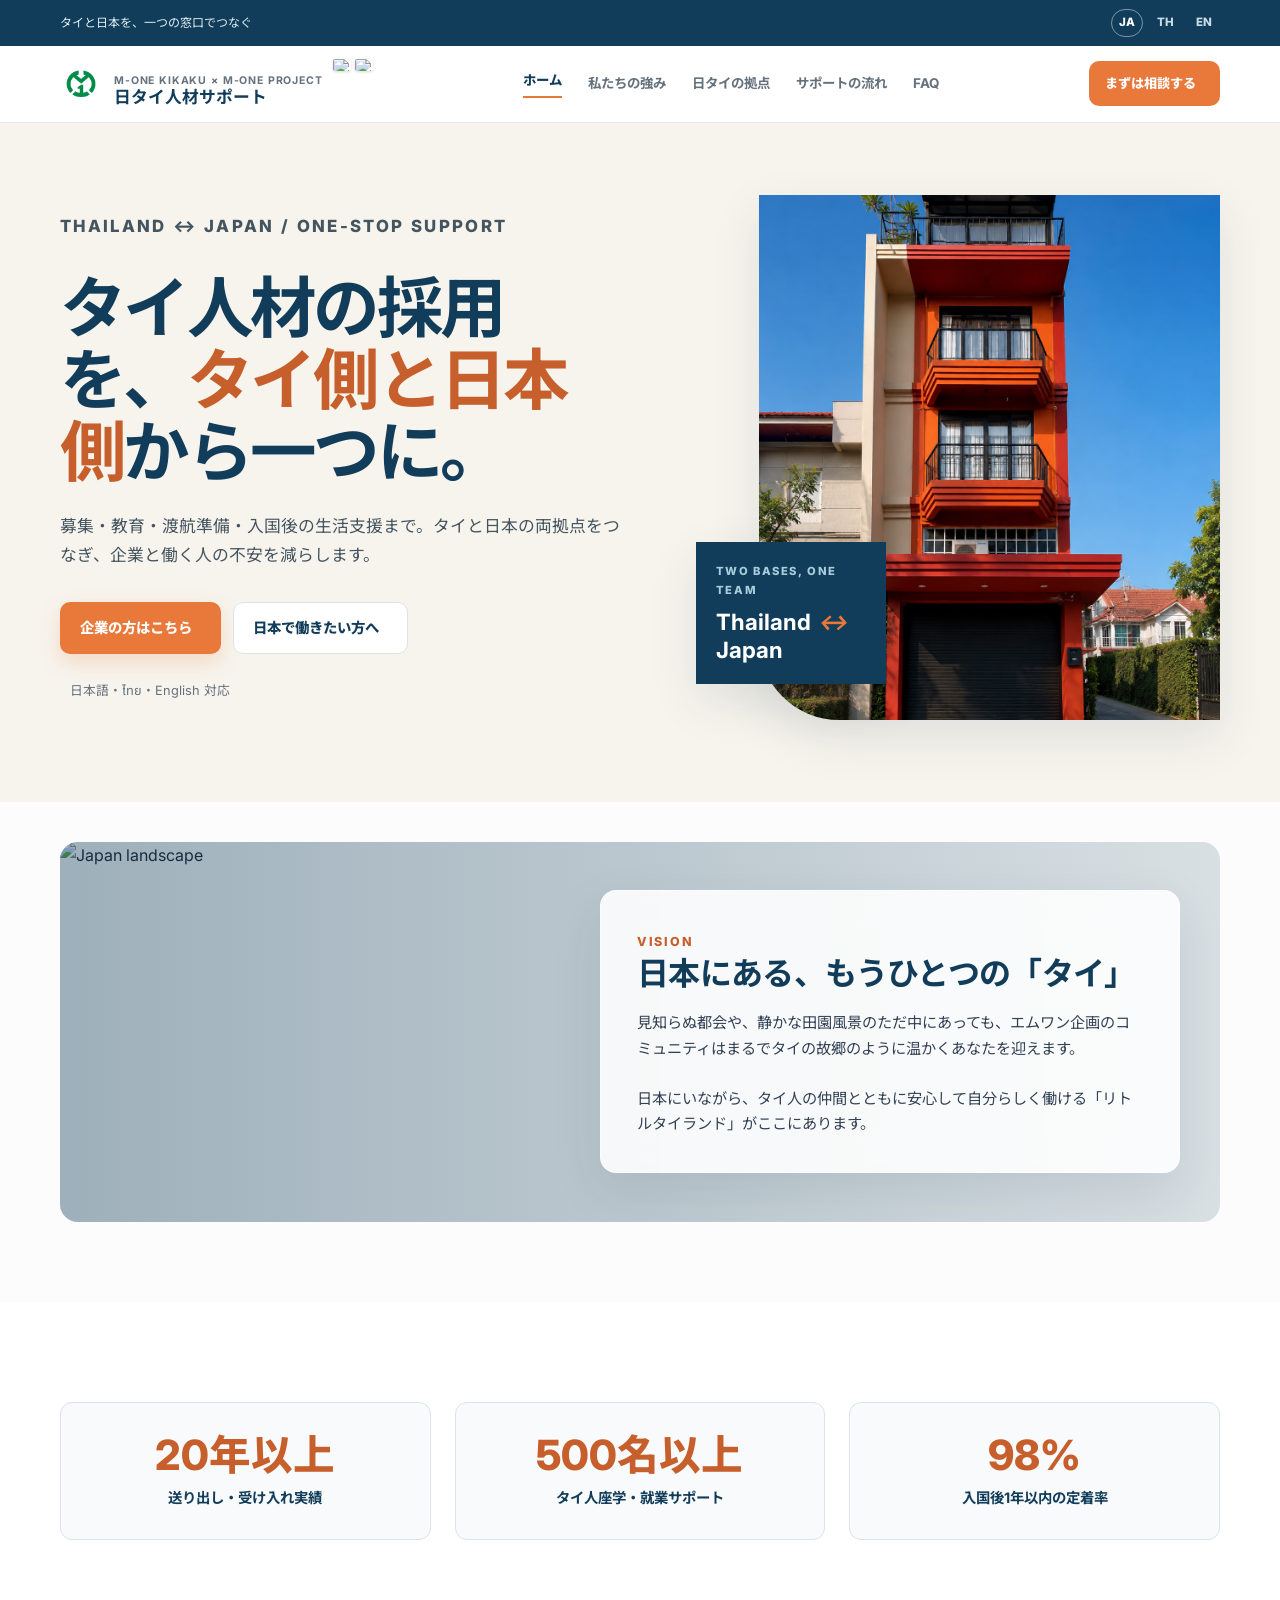
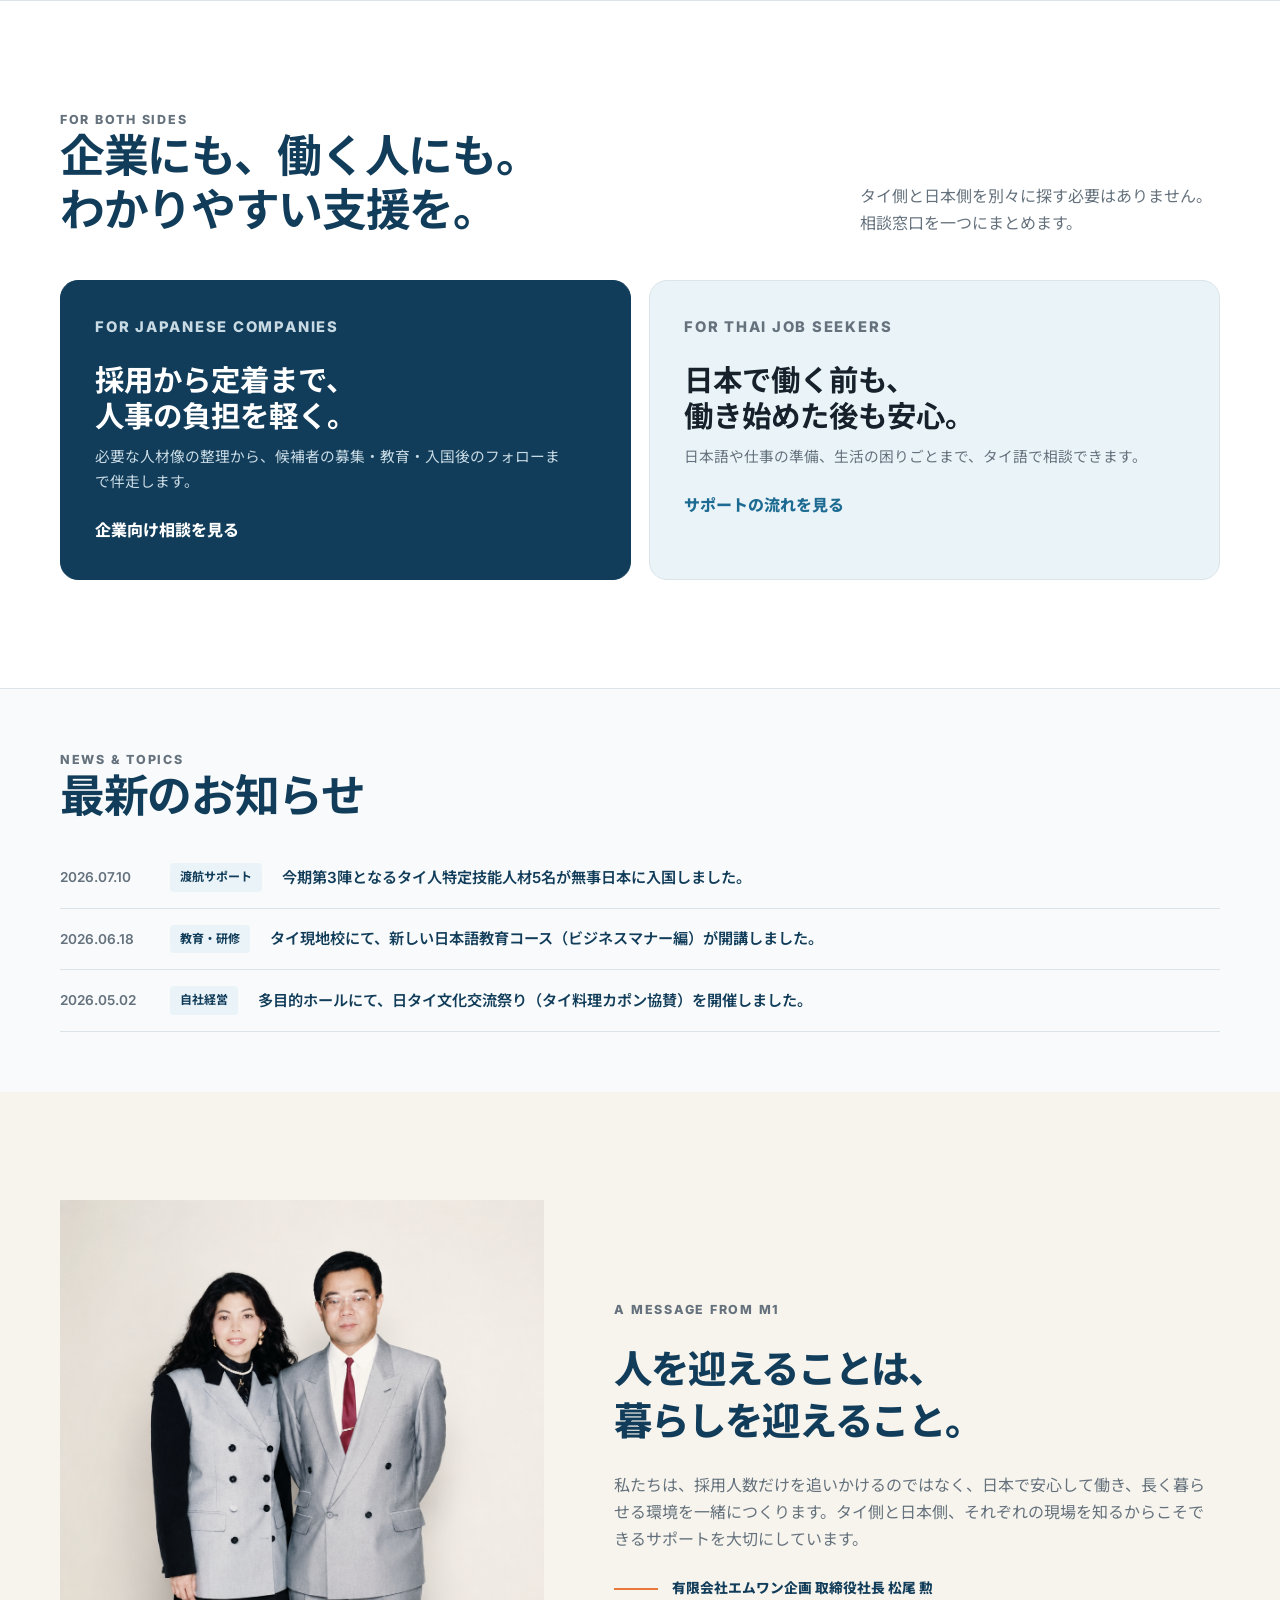
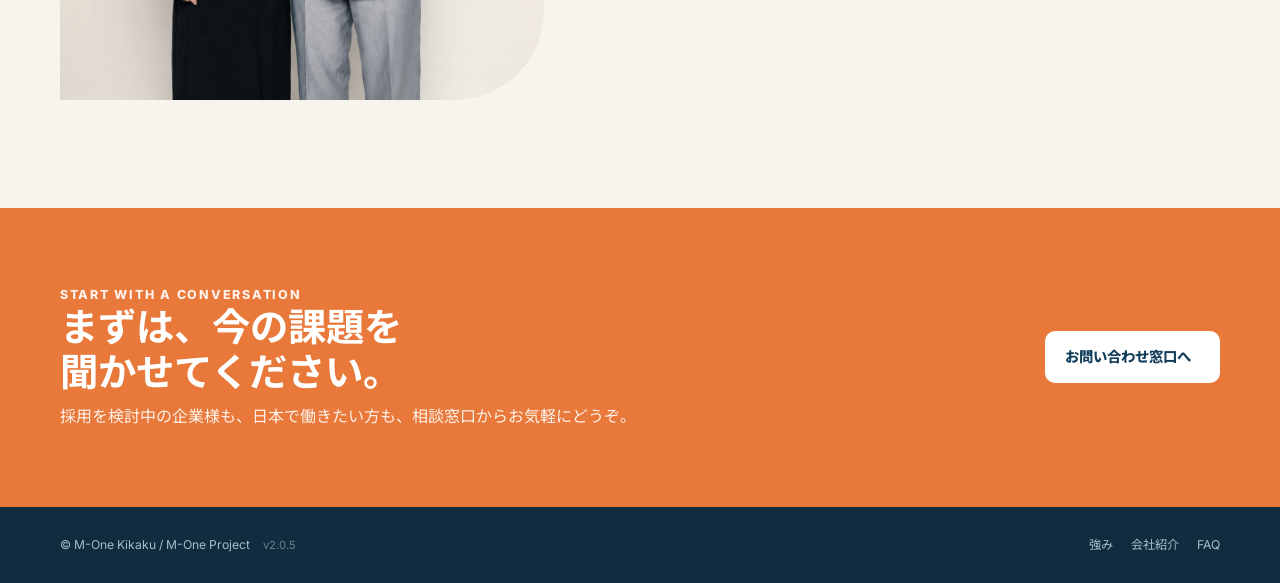
==== index.html @ 63e454c5 "Massive content expansion across all pages v2.0.5" ====
<!-- Version: v2.0.5 -->
<!doctype html>
<html lang="ja">
<head>
  <meta charset="utf-8">
  <meta name="viewport" content="width=device-width, initial-scale=1">
  <meta name="description" content="タイと日本を一つの窓口でつなぐ、外国人材の採用・渡航・定着サポート。">
  <title>タイと日本をつなぐ人材サポート | エムワン企画 × エムワンプロジェクト</title>
  <link rel="preconnect" href="https://fonts.googleapis.com">
  <link rel="preconnect" href="https://fonts.gstatic.com" crossorigin>
  <link href="https://fonts.googleapis.com/css2?family=Inter:wght@400;500;600;700;800&family=Noto+Sans+JP:wght@400;500;700;800&family=Noto+Sans+Thai:wght@400;500;700&display=swap" rel="stylesheet">
  <link rel="stylesheet" href="https://cdn.jsdelivr.net/npm/remixicon@4.6.0/fonts/remixicon.css">
  <link rel="stylesheet" href="style.css">
</head>
<body>
  <div class="topline">
    <div class="container topline-inner">
      <p><span data-lang-content="ja" class="is-active">タイと日本を、一つの窓口でつなぐ</span><span data-lang-content="en">One trusted window between Thailand and Japan</span><span data-lang-content="th">เชื่อมไทยและญี่ปุ่นด้วยช่องทางเดียว</span></p>
      <div class="lang-switch" aria-label="Language selector">
        <button type="button" data-lang="ja" aria-pressed="true">JA</button>
        <button type="button" data-lang="th" aria-pressed="false">TH</button>
        <button type="button" data-lang="en" aria-pressed="false">EN</button>
      </div>
    </div>
  </div>

  <header class="site-header" id="header">
    <div class="container header-inner">
      <a class="brand" href="index.html" aria-current="page" aria-current="page" aria-label="エムワン企画">
        <img src="images/m1-logo.png" alt="M1 logo">
        <span><small>M-ONE KIKAKU × M-ONE PROJECT <span class="brand-flags"><img src="https://flagcdn.com/jp.svg" alt="Japan"><img src="https://flagcdn.com/th.svg" alt="Thailand"></span></small><strong>日タイ人材サポート</strong></span>
      </a>
      <nav class="site-nav" id="site-nav" aria-label="Main navigation">
        <a href="index.html" aria-current="page" aria-current="page"><span data-lang-content="ja" class="is-active">ホーム</span><span data-lang-content="en">Home</span><span data-lang-content="th">หน้าแรก</span></a>
        <a href="about.html"><span data-lang-content="ja" class="is-active">私たちの強み</span><span data-lang-content="en">Why M1</span><span data-lang-content="th">จุดแข็งของเรา</span></a>
        <a href="network.html"><span data-lang-content="ja" class="is-active">日タイの拠点</span><span data-lang-content="en">Our network</span><span data-lang-content="th">เครือข่ายของเรา</span></a>
        <a href="process.html"><span data-lang-content="ja" class="is-active">サポートの流れ</span><span data-lang-content="en">How it works</span><span data-lang-content="th">ขั้นตอน</span></a>
        <a href="faq.html">FAQ</a>
      </nav>
      <a class="header-cta" href="index.html#contact"><span data-lang-content="ja" class="is-active">まずは相談する</span><span data-lang-content="en">Talk to us</span><span data-lang-content="th">ปรึกษาเรา</span><i class="ri-arrow-right-line"></i></a>
      <button class="menu-toggle" id="menu-toggle" type="button" aria-label="メニューを開く" aria-expanded="false"><i class="ri-menu-3-line"></i></button>
    </div>
  </header>

  <main id="top">
    <section class="hero">
      <div class="container hero-grid">
        <div class="hero-copy">
          <p class="eyebrow">Thailand <span aria-hidden="true">↔</span> Japan / One-stop support</p>
          <h1><span data-lang-content="ja" class="is-active">タイ人材の採用を、<em>タイ側と日本側</em>から一つに。</span><span data-lang-content="en">Connect Thai talent to Japan with <em>one trusted team.</em></span><span data-lang-content="th">เชื่อมบุคลากรไทยสู่ญี่ปุ่น ด้วย <em>ทีมเดียวที่ดูแลครบ</em></span></h1>
          <p><span data-lang-content="ja" class="is-active">募集・教育・渡航準備・入国後の生活支援まで。タイと日本の両拠点をつなぎ、企業と働く人の不安を減らします。</span><span data-lang-content="en">From recruitment and training to travel preparation and life in Japan, our two-country team supports both companies and people with one clear process.</span><span data-lang-content="th">ตั้งแต่การรับสมัคร การฝึกอบรม การเตรียมตัวเดินทาง ไปจนถึงการใช้ชีวิตในญี่ปุ่น ทีมงานทั้งไทยและญี่ปุ่นดูแลอย่างต่อเนื่อง</span></p>
          <div class="hero-actions">
            <a class="button button-primary" href="index.html#contact"><span data-lang-content="ja" class="is-active">企業の方はこちら</span><span data-lang-content="en">For companies</span><span data-lang-content="th">สำหรับบริษัท</span><i class="ri-arrow-right-line"></i></a>
            <a class="button button-secondary" href="index.html#support"><span data-lang-content="ja" class="is-active">日本で働きたい方へ</span><span data-lang-content="en">For job seekers</span><span data-lang-content="th">สำหรับผู้หางาน</span><i class="ri-arrow-down-line"></i></a>
          </div>
          <div class="hero-note"><i class="ri-checkbox-circle-fill"></i><span data-lang-content="ja" class="is-active">日本語・ไทย・English 対応</span><span data-lang-content="en">Support in Japanese, Thai and English</span><span data-lang-content="th">รองรับภาษาญี่ปุ่น ไทย และอังกฤษ</span></div>
        </div>
        <div class="hero-visual">
          <img class="hero-image" src="images/タイの事務所.png" alt="タイ側の拠点">
          <div class="hero-stamp"><span>Two bases, one team</span><strong>Thailand <i>↔</i><br>Japan</strong></div>
        </div>
      </div>
    </section>
<!-- Concept Section (Little Thailand in Japan) -->
    <section class="concept">
      <div class="container">
        <div class="concept-banner">
          <img class="concept-bg" src="https://images.unsplash.com/photo-1480796927426-f609979314bd?q=80&amp;w=2000&amp;auto=format&amp;fit=crop" alt="Japan landscape" loading="lazy">
          <div class="concept-overlay"></div>
          <div class="concept-card">
            <span class="eyebrow" style="color: var(--orange-dark);">Vision</span>
            <h3>
              <span data-lang-content="ja" class="is-active">日本にある、もうひとつの「タイ」</span>
              <span data-lang-content="en">A Little Thailand in Japan</span>
              <span data-lang-content="th">"ลิตเติ้ลไทยแลนด์" ในประเทศญี่ปุ่น</span>
            </h3>
            <p>
              <span data-lang-content="ja" class="is-active">見知らぬ都会や、静かな田園風景のただ中にあっても、エムワン企画のコミュニティはまるでタイの故郷のように温かくあなたを迎えます。<br><br>日本にいながら、タイ人の仲間とともに安心して自分らしく働ける「リトルタイランド」がここにあります。</span>
              <span data-lang-content="en">Whether amidst unfamiliar cityscapes or quiet rural scenery, the M-One community welcomes you warmly like your hometown in Thailand. A "Little Thailand" where you can work safely and be yourself in Japan with your Thai peers.</span>
              <span data-lang-content="th">ไม่ว่าจะอยู่ท่ามกลางทิวทัศน์เมืองที่ไม่คุ้นเคยหรือชนบทที่เงียบสงบ ชุมชนเอ็มวันพร้อมต้อนรับคุณอย่างอบอุ่นราวกับบ้านเกิดในประเทศไทย "ลิตเติ้ลไทยแลนด์" ที่ซึ่งคุณสามารถทำงานได้อย่างปลอดภัยและเป็นตัวของตัวเองในญี่ปุ่นร่วมกับเพื่อนชาวไทย</span>
            </p>
          </div>
        </div>
      </div>
    </section>

    <!-- Stats / Achievements Section -->
    <section class="stats" style="padding: 60px 0; background: var(--white); border-bottom: 1px solid var(--line);">
      <div class="container">
        <div class="stats-grid">
          <div class="stat-card">
            <div class="stat-number">
              <span data-lang-content="ja" class="is-active">20年以上</span>
              <span data-lang-content="en">20+ Years</span>
              <span data-lang-content="th">20+ ปี</span>
            </div>
            <div class="stat-label">
              <span data-lang-content="ja" class="is-active">送り出し・受け入れ実績</span>
              <span data-lang-content="en">Track Record of Service</span>
              <span data-lang-content="th">ประสบการณ์การดำเนินงาน</span>
            </div>
          </div>
          <div class="stat-card">
            <div class="stat-number">
              <span data-lang-content="ja" class="is-active">500名以上</span>
              <span data-lang-content="en">500+ Talents</span>
              <span data-lang-content="th">500+ คน</span>
            </div>
            <div class="stat-label">
              <span data-lang-content="ja" class="is-active">タイ人座学・就業サポート</span>
              <span data-lang-content="en">Thai Placements Supported</span>
              <span data-lang-content="th">ดูแลบุคลากรชาวไทย</span>
            </div>
          </div>
          <div class="stat-card">
            <div class="stat-number">
              <span data-lang-content="ja" class="is-active">98%</span>
              <span data-lang-content="en">98%</span>
              <span data-lang-content="th">98%</span>
            </div>
            <div class="stat-label">
              <span data-lang-content="ja" class="is-active">入国後1年以内の定着率</span>
              <span data-lang-content="en">1-Year Retention Rate</span>
              <span data-lang-content="th">อัตราการคงอยู่ทำงาน 1 ปี</span>
            </div>
          </div>
        </div>
      </div>
    </section>

<section class="audiences" id="support">
      <div class="container">
        <div class="section-head"><div><p class="eyebrow">For both sides</p><h2><span data-lang-content="ja" class="is-active">企業にも、働く人にも。<br>わかりやすい支援を。</span><span data-lang-content="en">Clear support for both companies and people.</span><span data-lang-content="th">ดูแลทั้งบริษัทและผู้ที่ต้องการทำงานในญี่ปุ่น</span></h2></div><p><span data-lang-content="ja" class="is-active">タイ側と日本側を別々に探す必要はありません。相談窓口を一つにまとめます。</span><span data-lang-content="en">You do not need to coordinate separate teams in Thailand and Japan.</span><span data-lang-content="th">ไม่ต้องประสานงานหลายทีมในไทยและญี่ปุ่น เรารวมเป็นช่องทางเดียว</span></p></div>
        <div class="audience-grid">
          <article class="audience-card"><i class="ri-building-4-line"></i><p class="audience-meta">For Japanese companies</p><h3><span data-lang-content="ja" class="is-active">採用から定着まで、<br>人事の負担を軽く。</span><span data-lang-content="en">A practical hiring partner from recruitment to retention.</span><span data-lang-content="th">ลดภาระฝ่ายบุคคล ตั้งแต่รับสมัครจนถึงการทำงานระยะยาว</span></h3><p><span data-lang-content="ja" class="is-active">必要な人材像の整理から、候補者の募集・教育・入国後のフォローまで伴走します。</span><span data-lang-content="en">We help clarify your needs, recruit and prepare candidates, and stay involved after arrival.</span><span data-lang-content="th">ช่วยจัดทำความต้องการ รับสมัคร ฝึกอบรม และดูแลต่อเนื่องหลังเข้าประเทศ</span></p><a class="text-link" href="index.html#contact"><span data-lang-content="ja" class="is-active">企業向け相談を見る</span><span data-lang-content="en">Company support</span><span data-lang-content="th">ดูบริการสำหรับบริษัท</span><i class="ri-arrow-right-line"></i></a></article>
          <article class="audience-card"><i class="ri-user-heart-line"></i><p class="audience-meta">For Thai job seekers</p><h3><span data-lang-content="ja" class="is-active">日本で働く前も、<br>働き始めた後も安心。</span><span data-lang-content="en">Support before and after your journey to Japan.</span><span data-lang-content="th">อุ่นใจก่อนเดินทางและหลังเริ่มงานในญี่ปุ่น</span></h3><p><span data-lang-content="ja" class="is-active">日本語や仕事の準備、生活の困りごとまで、タイ語で相談できます。</span><span data-lang-content="en">Get guidance in Thai for language, work preparation and everyday life.</span><span data-lang-content="th">ปรึกษาภาษาไทยได้ทั้งเรื่องภาษา การเตรียมงาน และชีวิตประจำวัน</span></p><a class="text-link" href="process.html"><span data-lang-content="ja" class="is-active">サポートの流れを見る</span><span data-lang-content="en">See the process</span><span data-lang-content="th">ดูขั้นตอนการดูแล</span><i class="ri-arrow-right-line"></i></a></article>
        </div>
      </div>
    </section>

    <!-- News / Topics Section -->
    <section class="news" style="padding: 60px 0; background: #f8fafb; border-top: 1px solid var(--line);">
      <div class="container">
        <div class="section-head" style="margin-bottom: 24px;">
          <div>
            <p class="eyebrow">News & Topics</p>
            <h2>
              <span data-lang-content="ja" class="is-active">最新のお知らせ</span>
              <span data-lang-content="en">Latest updates</span>
              <span data-lang-content="th">ข่าวสารล่าสุด</span>
            </h2>
          </div>
        </div>
        <div class="news-list">
          <div class="news-item">
            <span class="news-date">2026.07.10</span>
            <span class="news-tag">
              <span data-lang-content="ja" class="is-active">渡航サポート</span>
              <span data-lang-content="en">Travel</span>
              <span data-lang-content="th">การเดินทาง</span>
            </span>
            <a href="#" class="news-title">
              <span data-lang-content="ja" class="is-active">今期第3陣となるタイ人特定技能人材5名が無事日本に入国しました。</span>
              <span data-lang-content="en">5 newly recruited Thai technical workers arrived safely in Japan.</span>
              <span data-lang-content="th">แรงงานทักษะเฉพาะทางชาวไทย 5 คน เดินทางถึงญี่ปุ่นอย่างปลอดภัย</span>
            </a>
          </div>
          <div class="news-item">
            <span class="news-date">2026.06.18</span>
            <span class="news-tag">
              <span data-lang-content="ja" class="is-active">教育・研修</span>
              <span data-lang-content="en">Training</span>
              <span data-lang-content="th">การศึกษา</span>
            </span>
            <a href="#" class="news-title">
              <span data-lang-content="ja" class="is-active">タイ現地校にて、新しい日本語教育コース（ビジネスマナー編）が開講しました。</span>
              <span data-lang-content="en">New Japanese business etiquette training started at our Thai training center.</span>
              <span data-lang-content="th">เปิดหลักสูตรภาษาญี่ปุ่นเพื่อธุรกิจและมารยาทใหม่ ณ โรงเรียนในไทย</span>
            </a>
          </div>
          <div class="news-item">
            <span class="news-date">2026.05.02</span>
            <span class="news-tag">
              <span data-lang-content="ja" class="is-active">自社経営</span>
              <span data-lang-content="en">Internal</span>
              <span data-lang-content="th">กิจกรรม</span>
            </span>
            <a href="#" class="news-title">
              <span data-lang-content="ja" class="is-active">多目的ホールにて、日タイ文化交流祭り（タイ料理カポン協賛）を開催しました。</span>
              <span data-lang-content="en">Japan-Thai cultural exchange festival held at M-One multipurpose hall.</span>
              <span data-lang-content="th">จัดงานแลกเปลี่ยนวัฒนธรรมไทย-ญี่ปุ่น ณ หอประชุมอเนกประสงค์เอ็มวัน</span>
            </a>
          </div>
        </div>
      </div>
    </section>

<section class="message">
      <div class="container message-grid">
        <img class="founder-photo" src="images/創業者.png" alt="エムワン企画の創業者" loading="lazy">
        <div class="message-copy"><p class="eyebrow">A message from M1</p><blockquote><span data-lang-content="ja" class="is-active">人を迎えることは、<br>暮らしを迎えること。</span><span data-lang-content="en">Welcoming a person means welcoming their life, too.</span><span data-lang-content="th">การต้อนรับคนหนึ่งคน คือการต้อนรับชีวิตของเขาด้วย</span></blockquote><p><span data-lang-content="ja" class="is-active">私たちは、採用人数だけを追いかけるのではなく、日本で安心して働き、長く暮らせる環境を一緒につくります。タイ側と日本側、それぞれの現場を知るからこそできるサポートを大切にしています。</span><span data-lang-content="en">We do not focus only on filling positions. We work with both sides to create an environment where people can work and live in Japan with confidence.</span><span data-lang-content="th">เราไม่ได้มองแค่จำนวนคนที่รับเข้าทำงาน แต่ร่วมกันสร้างสภาพแวดล้อมให้ทุกคนทำงานและใช้ชีวิตในญี่ปุ่นได้อย่างมั่นใจ</span></p><div class="signature">
          <span data-lang-content="ja" class="is-active">有限会社エムワン企画 取締役社長 松尾 勲</span>
          <span data-lang-content="en">Isao Matsuo, President of M-One Kikaku</span>
          <span data-lang-content="th">อิซาโอะ มัตสึโอะ, กรรมการผู้จัดการ เอ็มวัน คิคาคุ</span>
        </div></div>
      </div>
    </section>
  <section class="contact" id="contact">
      <div class="container contact-inner"><div><p class="eyebrow" style="color:#fff1e9">Start with a conversation</p><h2><span data-lang-content="ja" class="is-active">まずは、今の課題を<br>聞かせてください。</span><span data-lang-content="en">Tell us what you need first.</span><span data-lang-content="th">เล่าความต้องการของคุณให้เราฟังก่อน</span></h2><p><span data-lang-content="ja" class="is-active">採用を検討中の企業様も、日本で働きたい方も、相談窓口からお気軽にどうぞ。</span><span data-lang-content="en">Companies considering hiring and people seeking work in Japan are welcome to start with a conversation.</span><span data-lang-content="th">ทั้งบริษัทที่กำลังพิจารณารับสมัครและผู้ที่ต้องการทำงานในญี่ปุ่น สามารถเริ่มต้นปรึกษาได้</span></p></div><a class="button" href="index.html" aria-current="page" aria-current="page"><span data-lang-content="ja" class="is-active">お問い合わせ窓口へ</span><span data-lang-content="en">Contact desk</span><span data-lang-content="th">ติดต่อเรา</span><i class="ri-arrow-up-right-line"></i></a></div>
    </section>
  </main>

  <footer class="site-footer">
    <div class="container footer-inner">
      <p>© M-One Kikaku / M-One Project <span id="staff-version-display" style="opacity: 0.6; margin-left: 10px; font-size: 0.7rem;">v2.0.5</span></p>
      <div class="footer-links">
        <a href="about.html"><span data-lang-content="ja" class="is-active">強み</span><span data-lang-content="en">About</span><span data-lang-content="th">จุดแข็ง</span></a>
        <a href="company.html"><span data-lang-content="ja" class="is-active">会社紹介</span><span data-lang-content="en">Profile</span><span data-lang-content="th">ข้อมูลบริษัท</span></a>
        <a href="faq.html">FAQ</a>
      </div>
    </div>
  </footer>
  <button class="to-top" id="to-top" type="button" aria-label="ページ上部へ"><i class="ri-arrow-up-line"></i></button>
  <script src="script.js"></script>
</body>
</html>
---- style.css ----
:root {
      --ink: #17212b;
      --muted: #65727d;
      --navy: #123d5a;
      --blue: #1d6b92;
      --sky: #eaf4f8;
      --orange: #e8793b;
      --orange-dark: #c65f2b;
      --green: #1c9b66;
      --cream: #f7f4ed;
      --line: #dbe4e8;
      --white: #fff;
      --shadow: 0 18px 50px rgba(22, 51, 67, .10);
      --radius: 18px;
    }

    * { box-sizing: border-box; }
    html { scroll-behavior: smooth; }
    body { margin: 0; color: var(--ink); background: #fbfcfb; font-family: Inter, "Noto Sans JP", "Noto Sans Thai", sans-serif; line-height: 1.7; }
    img { display: block; max-width: 100%; }
    a { color: inherit; text-decoration: none; }
    button { font: inherit; }
    .container { width: min(1160px, calc(100% - 40px)); margin: 0 auto; }
    .eyebrow { margin: 0 0 12px; color: var(--orange-dark); font-size: .78rem; font-weight: 800; letter-spacing: .14em; text-transform: uppercase; }
    .section-head { display: flex; justify-content: space-between; align-items: end; gap: 32px; margin-bottom: 42px; }
    .section-head h2 { max-width: 680px; margin: 0; color: var(--navy); font-size: clamp(1.9rem, 3.5vw, 3.25rem); line-height: 1.2; letter-spacing: -.03em; }
    .section-head p { max-width: 360px; margin: 0; color: var(--muted); }
    .text-link { display: inline-flex; align-items: center; gap: 8px; color: var(--blue); font-weight: 800; }
    .text-link i { transition: transform .2s ease; }
    .text-link:hover i { transform: translateX(4px); }

    .topline { padding: 9px 0; color: #dfeef4; background: var(--navy); font-size: .75rem; }
    .topline-inner { display: flex; justify-content: space-between; align-items: center; gap: 20px; }
    .topline p { margin: 0; }
    .lang-switch { display: flex; align-items: center; gap: 6px; }
    .lang-switch button { padding: 3px 7px; color: #c7dce5; background: transparent; border: 1px solid transparent; border-radius: 999px; cursor: pointer; font-size: .72rem; font-weight: 800; }
    .lang-switch button:hover, .lang-switch button[aria-pressed="true"] { color: var(--white); border-color: rgba(255,255,255,.45); }

    .site-header { position: sticky; top: 0; z-index: 20; background: rgba(255,255,255,.96); border-bottom: 1px solid rgba(219,228,232,.8); backdrop-filter: blur(14px); }
    .header-inner { display: flex; align-items: center; justify-content: space-between; min-height: 76px; gap: 28px; }
    .brand { display: inline-flex; align-items: center; gap: 12px; min-width: 210px; }
    .brand img { width: 42px; height: 42px; object-fit: contain; }
    .brand small { display: block; color: var(--muted); font-size: .66rem; font-weight: 700; letter-spacing: .08em; line-height: 1.2; }
    .brand strong { display: block; color: var(--navy); font-size: 1.05rem; line-height: 1.25; }
    .site-nav { display: flex; align-items: center; gap: 26px; color: var(--muted); font-size: .84rem; font-weight: 700; }
    .site-nav a:hover { color: var(--navy); }
    .header-cta { display: inline-flex; align-items: center; gap: 8px; padding: 11px 16px; color: var(--white); background: var(--orange); border-radius: 10px; font-size: .82rem; font-weight: 800; transition: background .2s ease, transform .2s ease; }
    .header-cta:hover { background: var(--orange-dark); transform: translateY(-1px); }
    .menu-toggle { display: none; padding: 9px; color: var(--navy); background: transparent; border: 0; cursor: pointer; font-size: 1.5rem; }

    .hero { padding: 72px 0 82px; background: var(--cream); overflow: hidden; }
    .hero-grid { display: grid; grid-template-columns: minmax(0, 1.04fr) minmax(380px, .96fr); align-items: center; gap: 68px; }
    .hero-copy h1 { max-width: 700px; margin: 0 0 24px; color: var(--navy); font-size: clamp(2.6rem, 5.2vw, 5.4rem); line-height: 1.08; letter-spacing: -.055em; }
    .hero-copy h1 em { color: var(--orange-dark); font-style: normal; }
    .hero-copy > p { max-width: 590px; margin: 0 0 32px; color: #455560; font-size: 1.05rem; }
    .hero-actions { display: flex; flex-wrap: wrap; gap: 12px; }
    .button { display: inline-flex; align-items: center; justify-content: center; gap: 9px; min-height: 50px; padding: 13px 19px; border: 1px solid transparent; border-radius: 10px; font-size: .9rem; font-weight: 800; transition: all .2s ease; }
    .button-primary { color: var(--white); background: var(--orange); box-shadow: 0 8px 20px rgba(232,121,59,.22); }
    .button-primary:hover { background: var(--orange-dark); transform: translateY(-2px); }
    .button-secondary { color: var(--navy); background: var(--white); border-color: var(--line); }
    .button-secondary:hover { border-color: var(--blue); transform: translateY(-2px); }
    .hero-note { display: flex; align-items: center; gap: 10px; margin-top: 26px; color: var(--muted); font-size: .8rem; }
    .hero-note i { color: var(--green); font-size: 1.1rem; }
    .hero-visual { position: relative; min-height: 525px; }
    .hero-image { width: 88%; height: 525px; margin-left: auto; object-fit: cover; object-position: center; border-radius: 0 0 0 80px; box-shadow: var(--shadow); }
    .hero-stamp { position: absolute; left: 0; bottom: 36px; width: 190px; padding: 20px; color: var(--white); background: var(--navy); box-shadow: var(--shadow); }
    .hero-stamp span { display: block; margin-bottom: 8px; color: #a8cedd; font-size: .7rem; font-weight: 800; letter-spacing: .14em; text-transform: uppercase; }
    .hero-stamp strong { display: block; font-size: 1.4rem; line-height: 1.25; }
    .hero-stamp i { margin-left: 3px; color: var(--orange); }

    section { padding: 108px 0; }
    .audiences { background: var(--white); }
    .audience-grid { display: grid; grid-template-columns: repeat(2, 1fr); gap: 18px; }
    .audience-card { position: relative; min-height: 270px; padding: 34px; overflow: hidden; border: 1px solid var(--line); border-radius: var(--radius); }
    .audience-card:first-child { color: var(--white); background: var(--navy); border-color: var(--navy); }
    .audience-card:first-child .audience-meta, .audience-card:first-child p { color: #c8dbe5; }
    .audience-card:last-child { background: var(--sky); }
    .audience-card > i { position: absolute; right: 24px; top: 20px; color: rgba(255,255,255,.20); font-size: 5.5rem; }
    .audience-card:last-child > i { color: rgba(29,107,146,.16); }
    .audience-meta { margin: 0 0 35px; color: var(--muted); font-size: .75rem; font-weight: 800; letter-spacing: .12em; text-transform: uppercase; }
    .audience-card h3 { position: relative; max-width: 430px; margin: 0 0 10px; font-size: clamp(1.4rem, 2.3vw, 2rem); line-height: 1.25; }
    .audience-card p { position: relative; max-width: 470px; margin: 0 0 22px; color: var(--muted); font-size: .92rem; }
    .audience-card .text-link { position: relative; }
    .audience-card:first-child .text-link { color: #fff; }

    .strengths { background: #f8fafb; }
    .strength-grid { display: grid; grid-template-columns: repeat(3, 1fr); gap: 18px; }
    .strength-card { padding: 30px; background: var(--white); border: 1px solid var(--line); border-radius: var(--radius); }
    .icon-box { display: grid; place-items: center; width: 46px; height: 46px; margin-bottom: 28px; color: var(--orange-dark); background: #fff0e9; border-radius: 12px; font-size: 1.4rem; }
    .strength-card h3 { margin: 0 0 10px; color: var(--navy); font-size: 1.2rem; line-height: 1.35; }
    .strength-card p { margin: 0; color: var(--muted); font-size: .9rem; }

    .network { background: var(--white); }
    .network-grid { display: grid; grid-template-columns: 1fr 1fr; gap: 18px; }
    .place-card { position: relative; min-height: 385px; overflow: hidden; border-radius: var(--radius); }
    .place-card img { width: 100%; height: 100%; min-height: 385px; object-fit: cover; transition: transform .6s ease; }
    .place-card:hover img { transform: scale(1.04); }
    .place-card::after { position: absolute; inset: 35% 0 0; content: ""; background: linear-gradient(transparent, rgba(8, 30, 45, .85)); }
    .place-content { position: absolute; right: 26px; bottom: 24px; left: 26px; z-index: 1; color: var(--white); }
    .place-content span { display: block; margin-bottom: 8px; color: #b8d9e4; font-size: .7rem; font-weight: 800; letter-spacing: .14em; text-transform: uppercase; }
    .place-content h3 { margin: 0 0 6px; font-size: 1.6rem; line-height: 1.2; }
    .place-content p { margin: 0; color: #e0edf0; font-size: .85rem; }
    .network-bridge { display: flex; align-items: center; justify-content: center; gap: 12px; margin: 28px auto 0; color: var(--blue); font-size: .8rem; font-weight: 800; }
    .network-bridge::before, .network-bridge::after { width: 58px; height: 1px; content: ""; background: var(--line); }

    .process { background: var(--navy); color: var(--white); }
    .process .section-head h2 { color: var(--white); }
    .process .section-head p { color: #bcd3dd; }
    .process-layout { display: grid; grid-template-columns: 250px 1fr; gap: 50px; }
    .step-list { display: grid; gap: 10px; align-content: start; }
    .step-button { display: flex; align-items: center; gap: 14px; padding: 15px 16px; color: #a9c3ce; background: transparent; border: 1px solid transparent; border-radius: 12px; text-align: left; cursor: pointer; }
    .step-button:hover { color: var(--white); }
    .step-button[aria-selected="true"] { color: var(--white); background: rgba(255,255,255,.10); border-color: rgba(255,255,255,.22); }
    .step-number { display: grid; place-items: center; width: 30px; height: 30px; flex: 0 0 30px; color: var(--navy); background: #bfe0e9; border-radius: 50%; font-size: .78rem; font-weight: 800; }
    .step-button[aria-selected="true"] .step-number { color: var(--white); background: var(--orange); }
    .step-detail { min-height: 300px; padding: 42px; background: #194e6b; border-radius: var(--radius); }
    .step-detail .step-kicker { color: #a9d3dc; font-size: .76rem; font-weight: 800; letter-spacing: .14em; text-transform: uppercase; }
    .step-detail h3 { max-width: 620px; margin: 18px 0 14px; font-size: clamp(1.7rem, 3vw, 2.7rem); line-height: 1.18; }
    .step-detail p { max-width: 680px; margin: 0 0 22px; color: #d8e8ed; }
    .step-tags { display: flex; flex-wrap: wrap; gap: 8px; padding: 0; margin: 0; list-style: none; }
    .step-tags li { padding: 6px 10px; color: #e6f3f5; background: rgba(255,255,255,.10); border-radius: 999px; font-size: .76rem; }

    .message { background: var(--cream); }
    .message-grid { display: grid; grid-template-columns: 1fr 1.25fr; align-items: center; gap: 70px; }
    .founder-photo { width: 100%; height: 500px; object-fit: cover; object-position: center top; border-radius: 0 0 90px 0; }
    .message-copy blockquote { margin: 0 0 24px; color: var(--navy); font-size: clamp(1.65rem, 3vw, 2.7rem); font-weight: 800; line-height: 1.35; letter-spacing: -.03em; }
    .message-copy p { max-width: 620px; margin: 0 0 24px; color: var(--muted); }
    .signature { display: flex; align-items: center; gap: 14px; color: var(--navy); font-size: .86rem; font-weight: 800; }
    .signature::before { width: 44px; height: 2px; content: ""; background: var(--orange); }

    .faq { background: var(--white); }
    .faq-layout { display: grid; grid-template-columns: .7fr 1.3fr; gap: 80px; }
    .faq-layout > div > p { max-width: 340px; color: var(--muted); }
    .faq-list { border-top: 1px solid var(--line); }
    .faq-item { border-bottom: 1px solid var(--line); }
    .faq-question { display: flex; align-items: center; justify-content: space-between; gap: 20px; width: 100%; padding: 20px 0; color: var(--navy); background: transparent; border: 0; text-align: left; cursor: pointer; font-size: .96rem; font-weight: 800; }
    .faq-question i { color: var(--orange-dark); font-size: 1.2rem; transition: transform .2s ease; }
    .faq-item.is-open .faq-question i { transform: rotate(45deg); }
    .faq-answer { display: none; padding: 0 35px 20px 0; color: var(--muted); font-size: .88rem; }
    .faq-item.is-open .faq-answer { display: block; }

    .faq-categories { display: grid; grid-template-columns: 1fr 1fr; gap: 48px; margin-top: 48px; }
    .faq-category { background: #f8fafb; padding: 32px; border-radius: 16px; border: 1px solid var(--line); }
    .category-title { display: flex; align-items: center; gap: 12px; color: var(--navy); font-size: 1.25rem; font-weight: 800; margin-bottom: 24px; border-bottom: 2px solid var(--orange); padding-bottom: 12px; }
    .category-title i { color: var(--orange-dark); font-size: 1.5rem; }

    .contact { padding-top: 76px; padding-bottom: 76px; background: var(--orange); color: var(--white); }
    .contact-inner { display: flex; align-items: center; justify-content: space-between; gap: 38px; }
    .contact h2 { max-width: 580px; margin: 0 0 8px; font-size: clamp(1.9rem, 3vw, 3.1rem); line-height: 1.18; }
    .contact p { max-width: 580px; margin: 0; color: #fff1e9; }
    .contact .button { color: var(--navy); background: var(--white); }
    .contact .button:hover { background: #fff7f2; }
    .site-footer { padding: 28px 0; color: #a7bbc4; background: #102d40; font-size: .76rem; }
    .footer-inner { display: flex; align-items: center; justify-content: space-between; gap: 20px; }
    .footer-inner p { margin: 0; }
    .footer-links { display: flex; gap: 18px; }
    .footer-links a:hover { color: var(--white); }
    .to-top { position: fixed; right: 22px; bottom: 22px; z-index: 10; display: grid; place-items: center; width: 42px; height: 42px; color: var(--navy); background: var(--white); border: 1px solid var(--line); border-radius: 50%; box-shadow: 0 8px 24px rgba(22,51,67,.14); cursor: pointer; opacity: 0; pointer-events: none; transform: translateY(10px); transition: all .2s ease; }
    .to-top.is-visible { opacity: 1; pointer-events: auto; transform: translateY(0); }

    [data-lang-content] { display: none; }
    [data-lang-content].is-active { display: inline; }
    @media (max-width: 880px) {
      .site-nav { position: absolute; top: 76px; right: 20px; left: 20px; display: none; flex-direction: column; align-items: stretch; gap: 0; padding: 10px; background: var(--white); border: 1px solid var(--line); border-radius: 12px; box-shadow: var(--shadow); }
      .site-nav.is-open { display: flex; }
      .site-nav a { padding: 12px; }
      .header-cta { display: none; }
      .menu-toggle { display: block; }
      .hero-grid, .message-grid, .faq-layout { grid-template-columns: 1fr; gap: 42px; }
      .hero-visual { min-height: 410px; }
      .hero-image { height: 410px; }
      .message-grid { gap: 34px; }
      .founder-photo { height: 430px; max-width: 540px; }
      .faq-layout { gap: 30px; }
      .faq-categories { grid-template-columns: 1fr; gap: 32px; }
    }
    @media (max-width: 680px) {
      .container { width: min(100% - 28px, 560px); }
      .topline-inner { align-items: flex-start; }
      .topline p { max-width: 180px; line-height: 1.4; }
      .header-inner { min-height: 68px; }
      .site-nav { top: 68px; right: 14px; left: 14px; }
      .brand small { font-size: .58rem; }
      .brand strong { font-size: .95rem; }
      .hero { padding: 52px 0 56px; }
      .hero-copy h1 { font-size: clamp(2.35rem, 12vw, 3.7rem); }
      .hero-copy > p { font-size: .94rem; }
      .hero-visual { min-height: 330px; }
      .hero-image { width: 92%; height: 330px; border-radius: 0 0 0 50px; }
      .hero-stamp { bottom: 18px; width: 155px; padding: 14px; }
      .hero-stamp strong { font-size: 1.1rem; }
      section { padding: 76px 0; }
      .section-head { display: block; margin-bottom: 28px; }
      .section-head p { margin-top: 14px; }
      .audience-grid, .strength-grid, .network-grid { grid-template-columns: 1fr; }
      .audience-card { min-height: 250px; padding: 26px; }
      .strength-card { padding: 25px; }
      .place-card, .place-card img { min-height: 300px; }
      .process-layout { grid-template-columns: 1fr; gap: 22px; }
      .step-list { grid-template-columns: repeat(5, 1fr); gap: 5px; }
      .step-button { display: grid; place-items: center; padding: 8px 4px; }
      .step-button span:last-child { display: none; }
      .step-number { width: 34px; height: 34px; }
      .step-detail { min-height: 0; padding: 28px 22px; }
      .message-copy blockquote { font-size: 1.75rem; }
      .founder-photo { height: 360px; }
      .contact-inner, .footer-inner { display: block; }
      .contact .button { margin-top: 24px; width: 100%; }
      .footer-links { margin-top: 12px; }
    }

    /* New Brand Flag Layout Style */
    .brand-flags { display: inline-flex; align-items: center; gap: 4px; margin-left: 6px; }
    .brand-flags img { width: 18px; height: 12px; border-radius: 2px; box-shadow: 0 1px 3px rgba(0,0,0,0.15); object-fit: cover; }

    /* Concept Section (Little Thailand in Japan) */
    .concept { padding: 40px 0 80px; }
    .concept-banner { position: relative; width: 100%; min-height: 380px; overflow: hidden; border-radius: var(--radius); display: flex; align-items: center; justify-content: flex-end; padding: 40px; }
    .concept-bg { position: absolute; inset: 0; width: 100%; height: 100%; object-fit: cover; z-index: 1; }
    .concept-overlay { position: absolute; inset: 0; background: linear-gradient(90deg, rgba(18, 61, 90, 0.4) 0%, rgba(18, 61, 90, 0.15) 100%); z-index: 2; }
    .concept-card { position: relative; z-index: 3; max-width: 580px; padding: 36px; background: rgba(255, 255, 255, 0.88); backdrop-filter: blur(16px); -webkit-backdrop-filter: blur(16px); border: 1px solid rgba(255, 255, 255, 0.6); border-radius: 16px; box-shadow: var(--shadow); }
    .concept-card h3 { margin: 0 0 16px; color: var(--navy); font-size: clamp(1.4rem, 2.5vw, 2.1rem); line-height: 1.25; letter-spacing: -.02em; }
    .concept-card p { margin: 0; color: #334155; font-size: .95rem; line-height: 1.65; }

    /* Base Details Style */
    .place-column { display: flex; flex-direction: column; gap: 16px; }
    .place-details { padding: 24px; background: var(--white); border: 1px solid var(--line); border-radius: var(--radius); box-shadow: 0 8px 24px rgba(22, 51, 67, 0.02); }
    .place-details h4 { margin: 0 0 14px; color: var(--navy); font-size: 1.05rem; font-weight: 700; border-bottom: 2px solid var(--sky); padding-bottom: 8px; }
    .place-details ul { margin: 0; padding: 0; list-style: none; display: grid; gap: 10px; }
    .place-details li { display: flex; align-items: flex-start; gap: 8px; font-size: .88rem; color: #4b5563; line-height: 1.45; }
    .place-details li i { color: var(--green); font-size: 1.05rem; flex-shrink: 0; margin-top: 1px; }

    /* Company Profile Table */
    .company-profile { background: #f8fafb; border-top: 1px solid var(--line); border-bottom: 1px solid var(--line); }
    .profile-card { max-width: 800px; margin: 0 auto; background: var(--white); border: 1px solid var(--line); border-radius: var(--radius); overflow: hidden; box-shadow: 0 12px 36px rgba(22, 51, 67, 0.04); }
    .profile-row { display: grid; grid-template-columns: 240px 1fr; border-bottom: 1px solid var(--line); }
    .profile-row:last-child { border-bottom: 0; }
    .profile-label { padding: 24px 32px; background: #fbfcfb; color: var(--navy); font-weight: 700; font-size: .9rem; border-right: 1px solid var(--line); }
    .profile-value { padding: 24px 32px; font-size: .92rem; color: var(--ink); }
    .profile-list { margin: 0; padding: 0; list-style: none; display: grid; gap: 10px; }
    .profile-list li { display: flex; align-items: center; gap: 8px; }
    .profile-list li i { color: var(--orange-dark); font-size: 1.1rem; }

    @media (max-width: 768px) {
      .concept-banner { padding: 20px; align-items: flex-end; justify-content: center; min-height: 480px; }
      .concept-card { padding: 24px; }
    }
    @media (max-width: 680px) {
      .profile-row { grid-template-columns: 1fr; }
      .profile-label { padding: 16px 20px; border-right: 0; border-bottom: 1px solid var(--line); }
      .profile-value { padding: 16px 20px; }
      .concept-banner { min-height: 440px; }
    }
  
/* Active Menu Tab Styling */
.site-nav a[aria-current="page"] {
  color: var(--navy);
  font-weight: 800;
  border-bottom: 2px solid var(--orange);
  padding-bottom: 4px;
}
.footer-links a[aria-current="page"] {
  color: var(--white);
  font-weight: 800;
}

/* Rich Expansion Styles */
.stats-grid { display: grid; grid-template-columns: repeat(3, 1fr); gap: 24px; margin-top: 40px; }
.stat-card { background: #f8fafb; border-radius: 12px; padding: 28px; text-align: center; border: 1px solid var(--line); }
.stat-number { font-size: 2.6rem; font-weight: 800; color: var(--orange-dark); line-height: 1.2; margin-bottom: 6px; }
.stat-label { font-size: 0.9rem; font-weight: 700; color: var(--navy); }

.news-list { display: flex; flex-direction: column; gap: 16px; margin-top: 40px; }
.news-item { display: flex; align-items: center; gap: 20px; padding-bottom: 16px; border-bottom: 1px solid var(--line); }
.news-date { font-size: 0.85rem; color: var(--muted); font-weight: 600; min-width: 90px; }
.news-tag { font-size: 0.75rem; background: var(--sky); color: var(--navy); padding: 4px 10px; border-radius: 4px; font-weight: 700; }
.news-title { font-size: 0.95rem; color: var(--navy); font-weight: 600; text-decoration: none; }
.news-title:hover { text-decoration: underline; color: var(--orange-dark); }

.staff-grid { display: grid; grid-template-columns: repeat(3, 1fr); gap: 32px; margin-top: 48px; }
.staff-card { background: #f8fafb; border-radius: var(--radius); padding: 32px; text-align: center; border: 1px solid var(--line); box-shadow: 0 8px 24px rgba(22, 51, 67, 0.02); transition: all 0.3s ease; }
.staff-card:hover { transform: translateY(-4px); box-shadow: 0 12px 30px rgba(22, 51, 67, 0.06); }
.staff-avatar { width: 80px; height: 80px; background: var(--sky); color: var(--navy); font-size: 2.2rem; border-radius: 50%; display: inline-flex; align-items: center; justify-content: center; margin-bottom: 20px; }
.staff-name { font-size: 1.1rem; font-weight: 800; color: var(--navy); margin-bottom: 4px; }
.staff-role { font-size: 0.82rem; font-weight: 700; color: var(--orange-dark); margin-bottom: 14px; }
.staff-bio { font-size: 0.88rem; color: var(--muted); line-height: 1.5; margin: 0; }

.history-timeline { position: relative; max-width: 800px; margin: 48px auto 0; padding-left: 32px; border-left: 2px solid var(--orange); }
.history-item { position: relative; margin-bottom: 40px; }
.history-item:last-child { margin-bottom: 0; }
.history-item::before { content: ""; position: absolute; left: -41px; top: 4px; width: 16px; height: 16px; border-radius: 50%; background: var(--white); border: 4px solid var(--orange); }
.history-date { font-size: 1.25rem; font-weight: 800; color: var(--orange-dark); margin-bottom: 8px; }
.history-title { font-size: 1rem; font-weight: 800; color: var(--navy); margin-bottom: 6px; }
.history-desc { font-size: 0.9rem; color: var(--muted); line-height: 1.5; margin: 0; }

.business-grid { display: grid; grid-template-columns: repeat(2, 1fr); gap: 32px; margin-top: 48px; }
.business-card { background: var(--white); padding: 32px; border-radius: var(--radius); border: 1px solid var(--line); box-shadow: 0 8px 24px rgba(22, 51, 67, 0.02); transition: all 0.3s ease; }
.business-card:hover { transform: translateY(-4px); box-shadow: 0 12px 30px rgba(22, 51, 67, 0.06); }
.business-icon { font-size: 2.2rem; color: var(--orange-dark); margin-bottom: 20px; display: inline-block; }
.business-card h4 { font-size: 1.15rem; font-weight: 800; color: var(--navy); margin-bottom: 12px; }
.business-card p { font-size: 0.9rem; color: var(--muted); line-height: 1.6; margin-bottom: 16px; }
.business-features { margin: 0; padding: 0 0 0 20px; color: #4b5563; font-size: 0.85rem; display: grid; gap: 8px; }

@media (max-width: 880px) {
  .stats-grid, .staff-grid, .business-grid { grid-template-columns: 1fr; gap: 24px; }
  .news-item { flex-direction: column; align-items: flex-start; gap: 8px; }
}
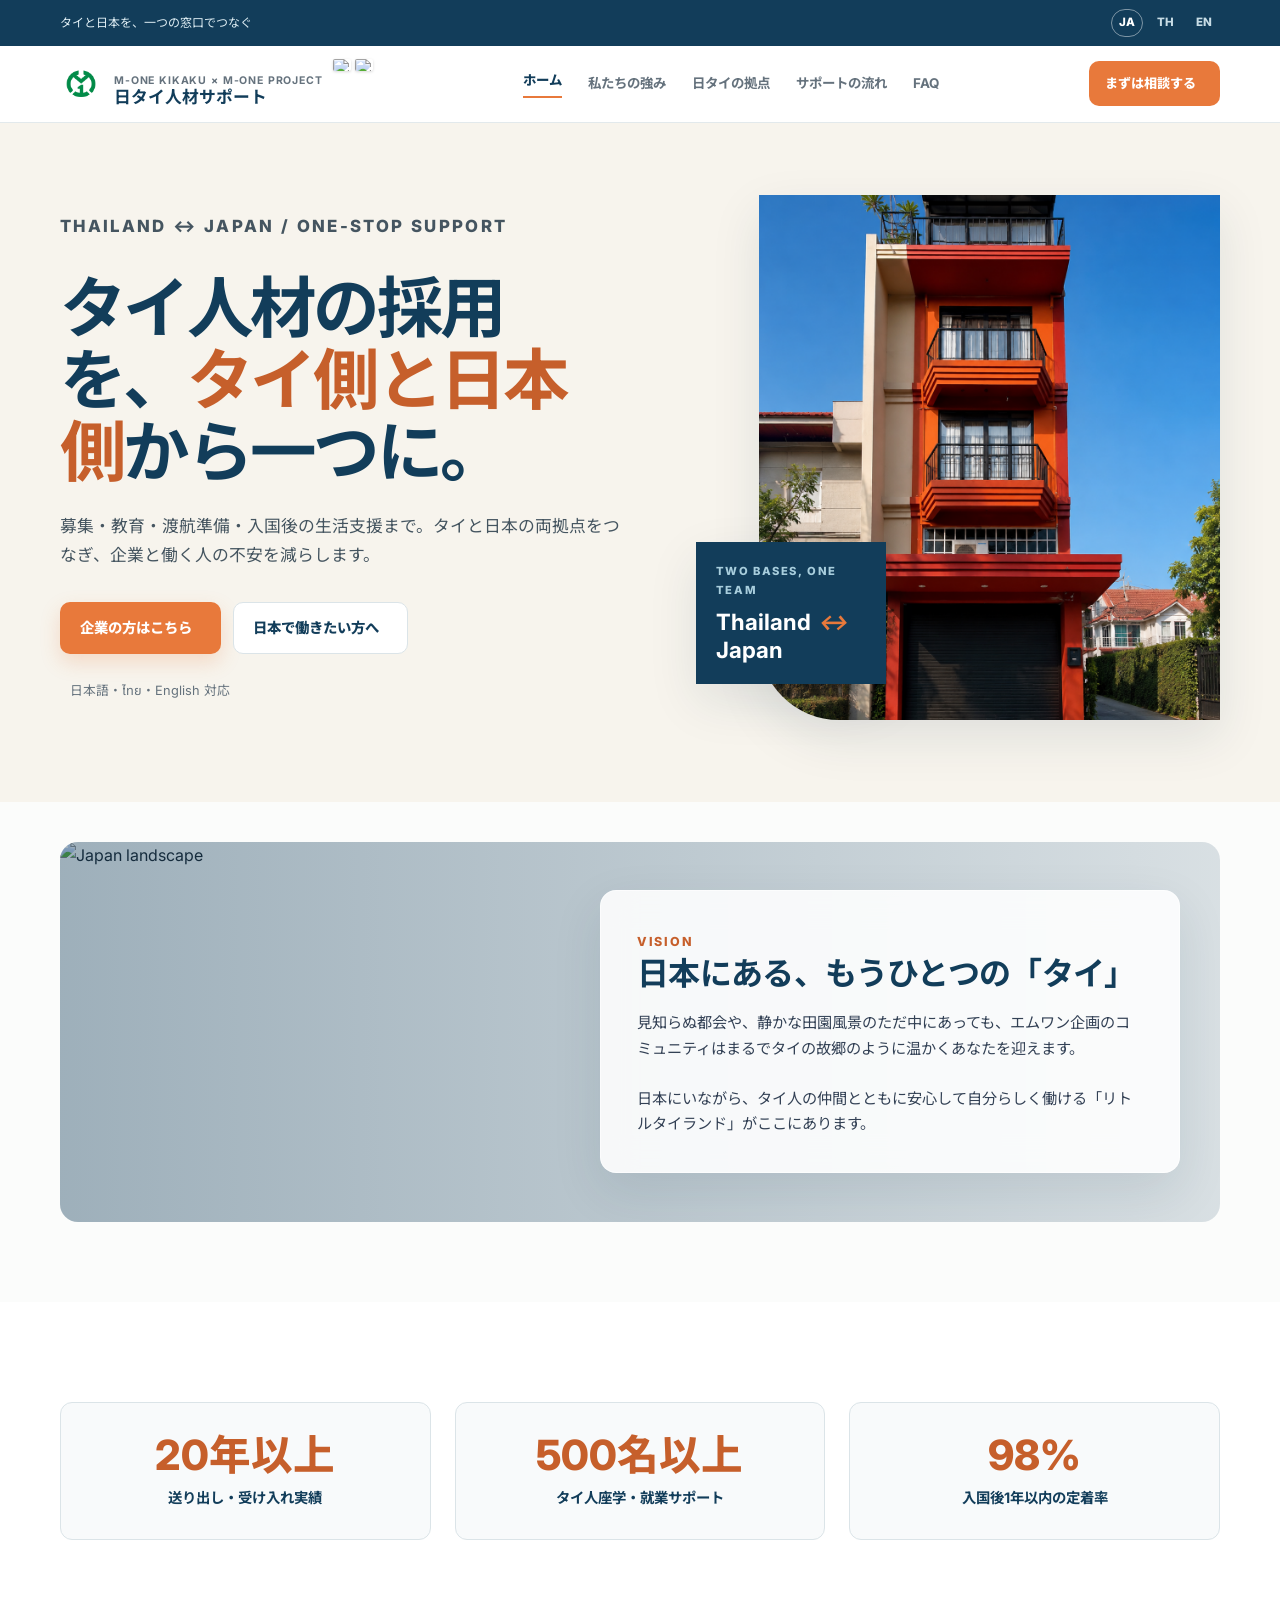
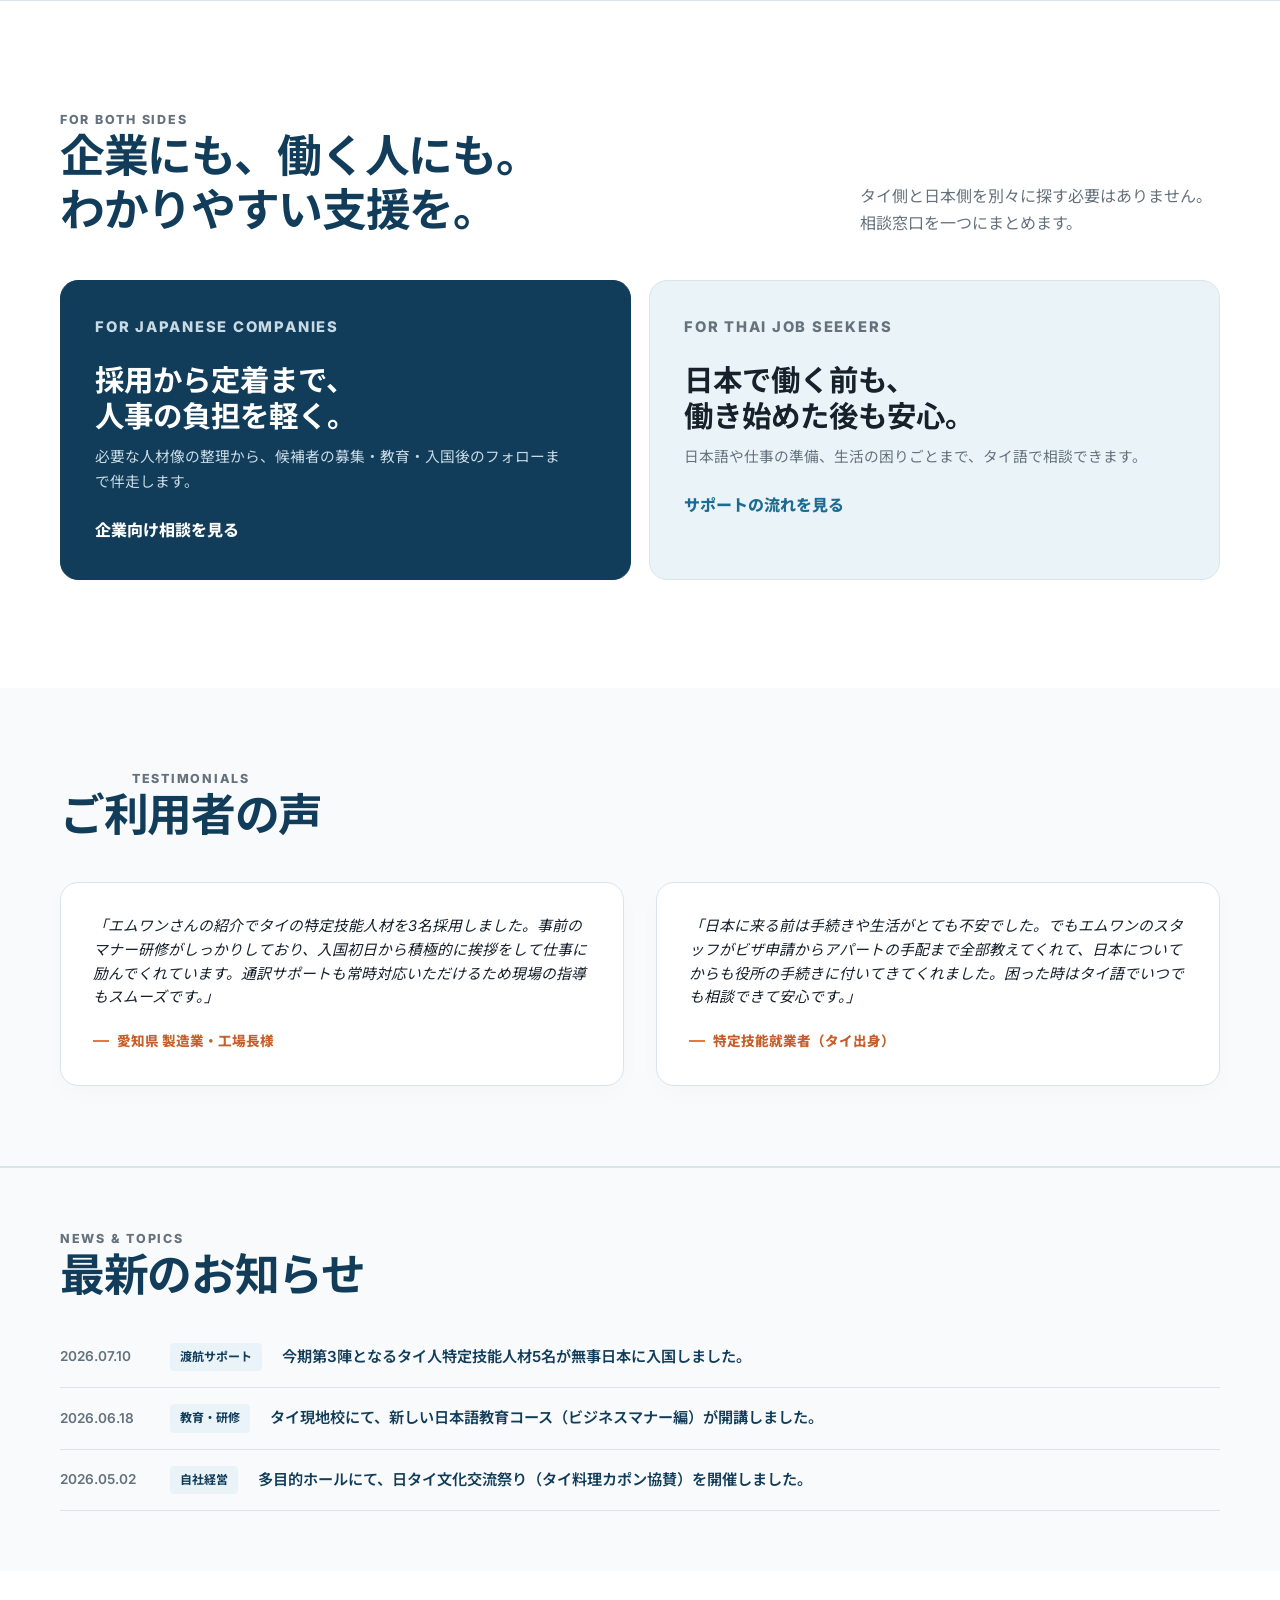
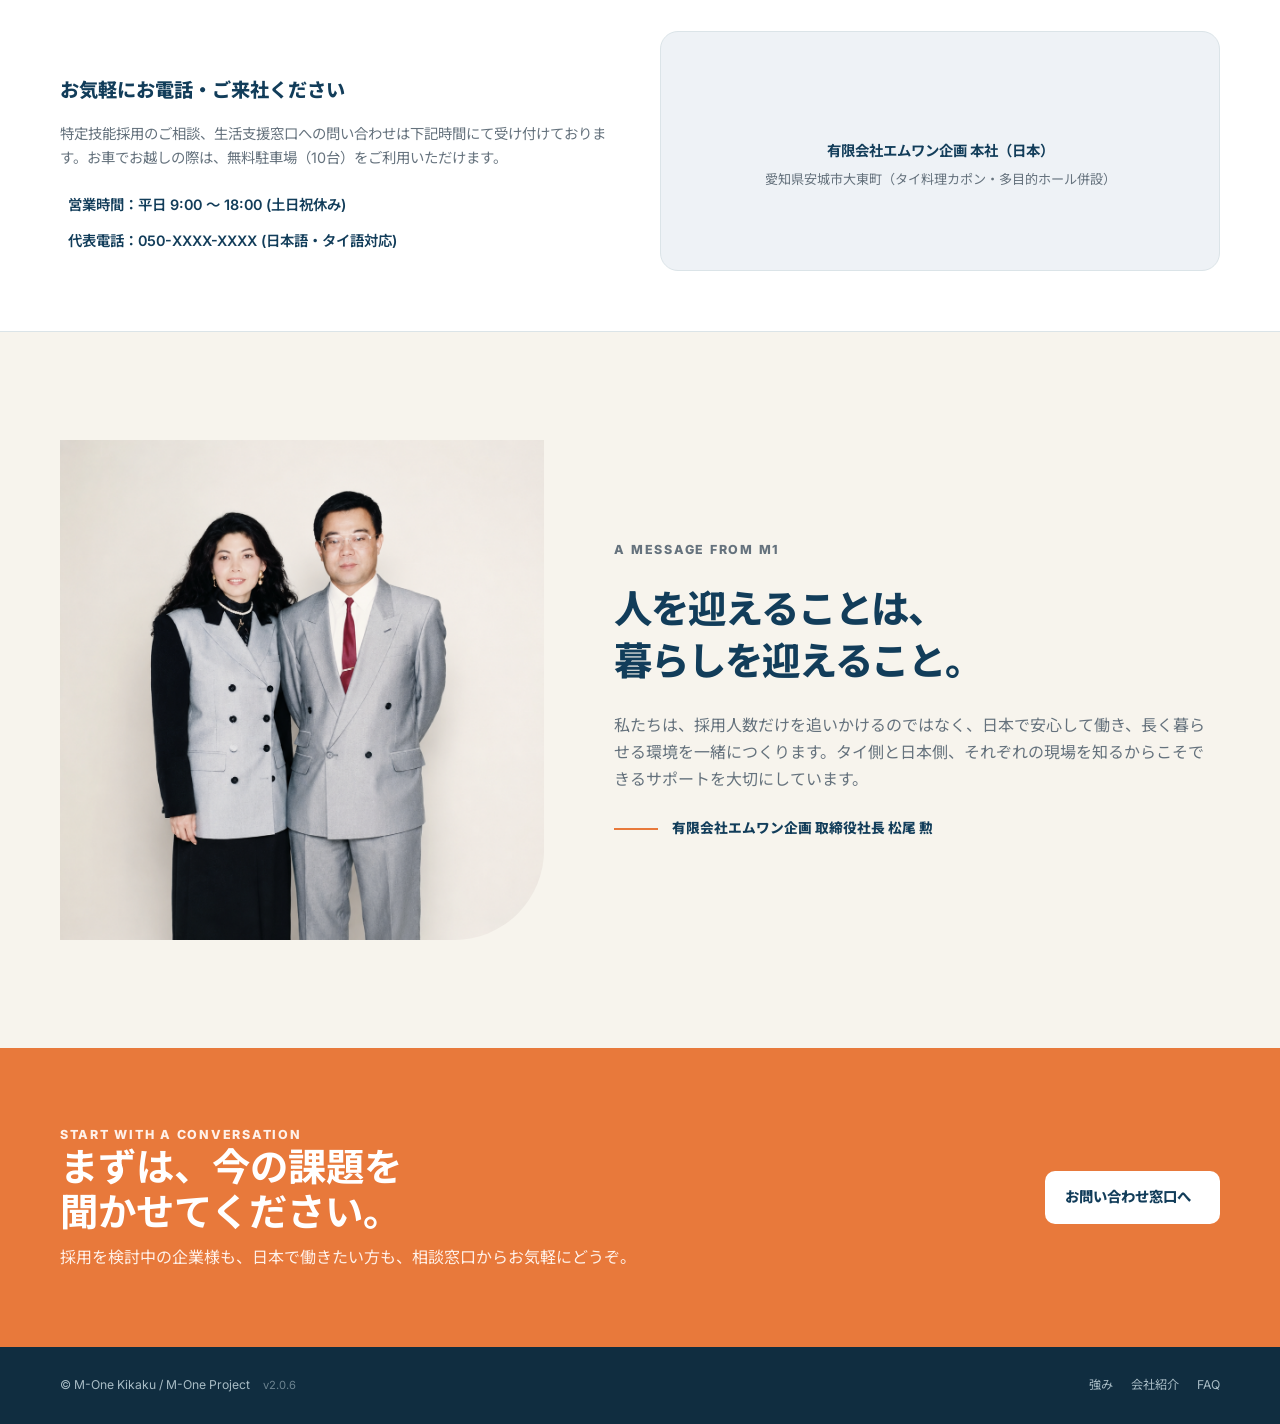
==== commit c87fc399: "Add 3 new content sections to each page v2.0.6" ====
--- a/index.html
+++ b/index.html
@@ -1,4 +1,4 @@
-<!-- Version: v2.0.5 -->
+<!-- Version: v2.0.6 -->
 <!doctype html>
 <html lang="ja">
 <head>
@@ -26,12 +26,12 @@
 
   <header class="site-header" id="header">
     <div class="container header-inner">
-      <a class="brand" href="index.html" aria-current="page" aria-current="page" aria-label="エムワン企画">
+      <a class="brand" href="index.html" aria-current="page" aria-label="エムワン企画">
         <img src="images/m1-logo.png" alt="M1 logo">
         <span><small>M-ONE KIKAKU × M-ONE PROJECT <span class="brand-flags"><img src="https://flagcdn.com/jp.svg" alt="Japan"><img src="https://flagcdn.com/th.svg" alt="Thailand"></span></small><strong>日タイ人材サポート</strong></span>
       </a>
       <nav class="site-nav" id="site-nav" aria-label="Main navigation">
-        <a href="index.html" aria-current="page" aria-current="page"><span data-lang-content="ja" class="is-active">ホーム</span><span data-lang-content="en">Home</span><span data-lang-content="th">หน้าแรก</span></a>
+        <a href="index.html" aria-current="page"><span data-lang-content="ja" class="is-active">ホーム</span><span data-lang-content="en">Home</span><span data-lang-content="th">หน้าแรก</span></a>
         <a href="about.html"><span data-lang-content="ja" class="is-active">私たちの強み</span><span data-lang-content="en">Why M1</span><span data-lang-content="th">จุดแข็งของเรา</span></a>
         <a href="network.html"><span data-lang-content="ja" class="is-active">日タイの拠点</span><span data-lang-content="en">Our network</span><span data-lang-content="th">เครือข่ายของเรา</span></a>
         <a href="process.html"><span data-lang-content="ja" class="is-active">サポートの流れ</span><span data-lang-content="en">How it works</span><span data-lang-content="th">ขั้นตอน</span></a>
@@ -83,8 +83,7 @@
         </div>
       </div>
     </section>
-
-    <!-- Stats / Achievements Section -->
+<!-- Stats / Achievements Section -->
     <section class="stats" style="padding: 60px 0; background: var(--white); border-bottom: 1px solid var(--line);">
       <div class="container">
         <div class="stats-grid">
@@ -127,7 +126,6 @@
         </div>
       </div>
     </section>
-
 <section class="audiences" id="support">
       <div class="container">
         <div class="section-head"><div><p class="eyebrow">For both sides</p><h2><span data-lang-content="ja" class="is-active">企業にも、働く人にも。<br>わかりやすい支援を。</span><span data-lang-content="en">Clear support for both companies and people.</span><span data-lang-content="th">ดูแลทั้งบริษัทและผู้ที่ต้องการทำงานในญี่ปุ่น</span></h2></div><p><span data-lang-content="ja" class="is-active">タイ側と日本側を別々に探す必要はありません。相談窓口を一つにまとめます。</span><span data-lang-content="en">You do not need to coordinate separate teams in Thailand and Japan.</span><span data-lang-content="th">ไม่ต้องประสานงานหลายทีมในไทยและญี่ปุ่น เรารวมเป็นช่องทางเดียว</span></p></div>
@@ -138,7 +136,49 @@
       </div>
     </section>
 
-    <!-- News / Topics Section -->
+    <!-- [ADD 2] Client & Talent Testimonial Snippets -->
+    <section class="testimonials" style="padding: 80px 0; background: #f8fafb; border-bottom: 1px solid var(--line);">
+      <div class="container">
+        <div class="section-head" style="margin-bottom: 40px; text-align: center;">
+          <div>
+            <p class="eyebrow">Testimonials</p>
+            <h2>
+              <span data-lang-content="ja" class="is-active">ご利用者の声</span>
+              <span data-lang-content="en">Voices of success</span>
+              <span data-lang-content="th">เสียงตอบรับจากผู้ใช้บริการ</span>
+            </h2>
+          </div>
+        </div>
+        <div class="testimonial-grid">
+          <div class="testimonial-card">
+            <p class="testimonial-text">
+              <span data-lang-content="ja" class="is-active">「エムワンさんの紹介でタイの特定技能人材を3名採用しました。事前のマナー研修がしっかりしており、入国初日から積極的に挨拶をして仕事に励んでくれています。通訳サポートも常時対応いただけるため現場の指導もスムーズです。」</span>
+              <span data-lang-content="en">"We hired 3 Thai workers through M-One. Their pre-departure training was excellent; they greeted everyone warmly from day one. Having constant translator support makes practical training on-site very smooth."</span>
+              <span data-lang-content="th">"เรารับแรงงานไทย 3 คนผ่านเอ็มวัน การฝึกอบรมก่อนเดินทางดีมาก พวกเขาทักทายทุกคนอย่างอบอุ่นตั้งแต่วันแรก การมีบริการล่ามช่วยให้การสอนงานเป็นไปอย่างราบรื่นมาก"</span>
+            </p>
+            <div class="testimonial-author">
+              <span data-lang-content="ja" class="is-active">愛知県 製造業・工場長様</span>
+              <span data-lang-content="en">Manufacturing Plant Manager, Aichi</span>
+              <span data-lang-content="th">ผู้จัดการโรงงานอุตสาหกรรม จังหวัดไอจิ</span>
+            </div>
+          </div>
+          <div class="testimonial-card">
+            <p class="testimonial-text">
+              <span data-lang-content="ja" class="is-active">「日本に来る前は手続きや生活がとても不安でした。でもエムワンのスタッフがビザ申請からアパートの手配まで全部教えてくれて、日本についてからも役所の手続きに付いてきてくれました。困った時はタイ語でいつでも相談できて安心です。」</span>
+              <span data-lang-content="en">"Before coming to Japan, I was worried about procedures and life. But M-One staff guided me through visas and housing, and even accompanied me to city offices. I feel safe knowing I can talk in Thai anytime."</span>
+              <span data-lang-content="th">"ก่อนมาญี่ปุ่น ฉันกังวลเรื่องเอกสารและการใช้ชีวิตมาก แต่ทีมงานเอ็มวันแนะนำเรื่องวีซ่าและที่พัก รวมถึงพาไปทำเรื่องที่อำเภอ รู้สึกอุ่นใจมากที่ปรึกษาเป็นภาษาไทยได้ตลอดเวลา"</span>
+            </p>
+            <div class="testimonial-author">
+              <span data-lang-content="ja" class="is-active">特定技能就業者（タイ出身）</span>
+              <span data-lang-content="en">Thai Technical Worker, Japan</span>
+              <span data-lang-content="th">แรงงานทักษะเฉพาะทางชาวไทยในญี่ปุ่น</span>
+            </div>
+          </div>
+        </div>
+      </div>
+    </section>
+
+<!-- News / Topics Section -->
     <section class="news" style="padding: 60px 0; background: #f8fafb; border-top: 1px solid var(--line);">
       <div class="container">
         <div class="section-head" style="margin-bottom: 24px;">
@@ -195,6 +235,51 @@
       </div>
     </section>
 
+    <!-- [ADD 3] Quick Map & Contact Hours -->
+    <section class="quick-contact" style="padding: 60px 0; background: var(--white); border-bottom: 1px solid var(--line);">
+      <div class="container" style="display: grid; grid-template-columns: 1fr 1fr; gap: 40px; align-items: center;">
+        <div>
+          <h4 style="color: var(--navy); font-weight: 800; font-size: 1.2rem; margin-bottom: 16px;">
+            <span data-lang-content="ja" class="is-active">お気軽にお電話・ご来社ください</span>
+            <span data-lang-content="en">Visit Us or Call Anytime</span>
+            <span data-lang-content="th">ติดต่อเราหรือเยี่ยมชมสำนักงาน</span>
+          </h4>
+          <p style="color: var(--muted); font-size: 0.9rem; line-height: 1.6; margin-bottom: 24px;">
+            <span data-lang-content="ja" class="is-active">特定技能採用のご相談、生活支援窓口への問い合わせは下記時間にて受け付けております。お車でお越しの際は、無料駐車場（10台）をご利用いただけます。</span>
+            <span data-lang-content="en">For consultations and support desk inquiries, please contact us during the hours below. Free parking (10 spaces) is available for visitors.</span>
+            <span data-lang-content="th">สำหรับการปรึกษาและติดต่อแผนกช่วยเหลือ โปรดติดต่อตามเวลาด้านล่าง มีที่จอดรถฟรี (10 คัน) สำหรับผู้มาติดต่อ</span>
+          </p>
+          <ul style="margin: 0; padding: 0; list-style: none; display: grid; gap: 12px; font-size: 0.9rem; color: var(--navy); font-weight: 600;">
+            <li><i class="ri-time-line" style="color: var(--orange-dark); margin-right: 8px;"></i>
+              <span data-lang-content="ja" class="is-active">営業時間：平日 9:00 〜 18:00 (土日祝休み)</span>
+              <span data-lang-content="en">Hours: Mon-Fri 9:00 - 18:00 (JST)</span>
+              <span data-lang-content="th">เวลาทำการ: จันทร์-ศุกร์ 9:00 - 18:00 น.</span>
+            </li>
+            <li><i class="ri-phone-line" style="color: var(--orange-dark); margin-right: 8px;"></i>
+              <span data-lang-content="ja" class="is-active">代表電話：050-XXXX-XXXX (日本語・タイ語対応)</span>
+              <span data-lang-content="en">Phone: +81-50-XXXX-XXXX</span>
+              <span data-lang-content="th">โทรศัพท์: 050-XXXX-XXXX (รองรับภาษาไทย)</span>
+            </li>
+          </ul>
+        </div>
+        <div style="background: #eef2f6; border-radius: var(--radius); height: 240px; display: flex; align-items: center; justify-content: center; border: 1px solid var(--line); text-align: center; padding: 20px;">
+          <div>
+            <i class="ri-map-pin-2-fill" style="font-size: 2.2rem; color: var(--orange-dark); margin-bottom: 12px; display: inline-block;"></i>
+            <p style="margin: 0; font-size: 0.9rem; font-weight: 700; color: var(--navy);">
+              <span data-lang-content="ja" class="is-active">有限会社エムワン企画 本社（日本）</span>
+              <span data-lang-content="en">M-One Kikaku Headquarters (Japan)</span>
+              <span data-lang-content="th">สำนักงานใหญ่ เอ็มวัน คิคาคุ (ญี่ปุ่น)</span>
+            </p>
+            <p style="margin: 4px 0 0; font-size: 0.82rem; color: var(--muted);">
+              <span data-lang-content="ja" class="is-active">愛知県安城市大東町（タイ料理カポン・多目的ホール併設）</span>
+              <span data-lang-content="en">Daito-cho, Anjo City, Aichi (Next to Capon & Hall)</span>
+              <span data-lang-content="th">เมืองอันโจ จังหวัดไอจิ (ติดกับร้านอาหารกะเพราและหอประชุม)</span>
+            </p>
+          </div>
+        </div>
+      </div>
+    </section>
+
 <section class="message">
       <div class="container message-grid">
         <img class="founder-photo" src="images/創業者.png" alt="エムワン企画の創業者" loading="lazy">
@@ -206,13 +291,13 @@
       </div>
     </section>
   <section class="contact" id="contact">
-      <div class="container contact-inner"><div><p class="eyebrow" style="color:#fff1e9">Start with a conversation</p><h2><span data-lang-content="ja" class="is-active">まずは、今の課題を<br>聞かせてください。</span><span data-lang-content="en">Tell us what you need first.</span><span data-lang-content="th">เล่าความต้องการของคุณให้เราฟังก่อน</span></h2><p><span data-lang-content="ja" class="is-active">採用を検討中の企業様も、日本で働きたい方も、相談窓口からお気軽にどうぞ。</span><span data-lang-content="en">Companies considering hiring and people seeking work in Japan are welcome to start with a conversation.</span><span data-lang-content="th">ทั้งบริษัทที่กำลังพิจารณารับสมัครและผู้ที่ต้องการทำงานในญี่ปุ่น สามารถเริ่มต้นปรึกษาได้</span></p></div><a class="button" href="index.html" aria-current="page" aria-current="page"><span data-lang-content="ja" class="is-active">お問い合わせ窓口へ</span><span data-lang-content="en">Contact desk</span><span data-lang-content="th">ติดต่อเรา</span><i class="ri-arrow-up-right-line"></i></a></div>
+      <div class="container contact-inner"><div><p class="eyebrow" style="color:#fff1e9">Start with a conversation</p><h2><span data-lang-content="ja" class="is-active">まずは、今の課題を<br>聞かせてください。</span><span data-lang-content="en">Tell us what you need first.</span><span data-lang-content="th">เล่าความต้องการของคุณให้เราฟังก่อน</span></h2><p><span data-lang-content="ja" class="is-active">採用を検討中の企業様も、日本で働きたい方も、相談窓口からお気軽にどうぞ。</span><span data-lang-content="en">Companies considering hiring and people seeking work in Japan are welcome to start with a conversation.</span><span data-lang-content="th">ทั้งบริษัทที่กำลังพิจารณารับสมัครและผู้ที่ต้องการทำงานในญี่ปุ่น สามารถเริ่มต้นปรึกษาได้</span></p></div><a class="button" href="index.html" aria-current="page"><span data-lang-content="ja" class="is-active">お問い合わせ窓口へ</span><span data-lang-content="en">Contact desk</span><span data-lang-content="th">ติดต่อเรา</span><i class="ri-arrow-up-right-line"></i></a></div>
     </section>
   </main>
 
   <footer class="site-footer">
     <div class="container footer-inner">
-      <p>© M-One Kikaku / M-One Project <span id="staff-version-display" style="opacity: 0.6; margin-left: 10px; font-size: 0.7rem;">v2.0.5</span></p>
+      <p>© M-One Kikaku / M-One Project <span id="staff-version-display" style="opacity: 0.6; margin-left: 10px; font-size: 0.7rem;">v2.0.6</span></p>
       <div class="footer-links">
         <a href="about.html"><span data-lang-content="ja" class="is-active">強み</span><span data-lang-content="en">About</span><span data-lang-content="th">จุดแข็ง</span></a>
         <a href="company.html"><span data-lang-content="ja" class="is-active">会社紹介</span><span data-lang-content="en">Profile</span><span data-lang-content="th">ข้อมูลบริษัท</span></a>
--- a/style.css
+++ b/style.css
@@ -302,6 +302,30 @@
 .business-features { margin: 0; padding: 0 0 0 20px; color: #4b5563; font-size: 0.85rem; display: grid; gap: 8px; }
 
 @media (max-width: 880px) {
-  .stats-grid, .staff-grid, .business-grid { grid-template-columns: 1fr; gap: 24px; }
+  .stats-grid, .staff-grid, .business-grid, .checklist-grid, .testimonial-grid, .emergency-grid { grid-template-columns: 1fr; gap: 24px; }
   .news-item { flex-direction: column; align-items: flex-start; gap: 8px; }
-}+}
+
+/* Additional Custom Layout Styles */
+.partner-logos { display: flex; gap: 20px; flex-wrap: wrap; justify-content: center; align-items: center; margin-top: 32px; }
+.partner-badge { padding: 12px 24px; background: #f8fafb; border: 1px solid var(--line); border-radius: 8px; color: var(--navy); font-weight: 700; font-size: 0.9rem; box-shadow: 0 4px 12px rgba(0,0,0,0.01); display: inline-flex; align-items: center; gap: 8px; }
+.partner-badge i { color: var(--orange-dark); font-size: 1.1rem; }
+
+.checklist-grid { display: grid; grid-template-columns: 1fr 1fr; gap: 32px; margin-top: 32px; }
+.checklist-box { background: var(--white); padding: 28px; border-radius: var(--radius); border: 1px solid var(--line); box-shadow: 0 8px 24px rgba(22, 51, 67, 0.02); }
+.checklist-box h4 { margin: 0 0 16px; color: var(--navy); font-size: 1.05rem; font-weight: 800; border-bottom: 2px solid var(--sky); padding-bottom: 8px; }
+.checklist-box ul { margin: 0; padding: 0; list-style: none; display: grid; gap: 10px; }
+.checklist-box li { display: flex; align-items: flex-start; gap: 8px; font-size: 0.88rem; color: #4b5563; line-height: 1.45; }
+.checklist-box li i { color: var(--green); font-size: 1.05rem; flex-shrink: 0; margin-top: 2px; }
+
+.testimonial-grid { display: grid; grid-template-columns: 1fr 1fr; gap: 32px; margin-top: 40px; }
+.testimonial-card { background: var(--white); padding: 32px; border-radius: var(--radius); border: 1px solid var(--line); box-shadow: 0 8px 24px rgba(22, 51, 67, 0.02); display: flex; flex-direction: column; justify-content: space-between; }
+.testimonial-text { font-size: 0.92rem; color: var(--ink); line-height: 1.6; margin: 0 0 20px; font-style: italic; }
+.testimonial-author { font-size: 0.85rem; font-weight: 800; color: var(--orange-dark); display: flex; align-items: center; gap: 8px; }
+.testimonial-author::before { content: ""; width: 16px; height: 2px; background: var(--orange); display: inline-block; }
+
+.emergency-grid { display: grid; grid-template-columns: repeat(3, 1fr); gap: 24px; margin-top: 32px; }
+.emergency-card { background: #fff5f0; border: 1px solid #ffe3d3; padding: 24px; border-radius: 12px; text-align: center; }
+.emergency-card h4 { margin: 0 0 8px; color: var(--navy); font-size: 1rem; font-weight: 800; }
+.emergency-phone { font-size: 1.3rem; font-weight: 800; color: var(--orange-dark); margin: 8px 0; }
+.emergency-desc { font-size: 0.82rem; color: var(--muted); margin: 0; }
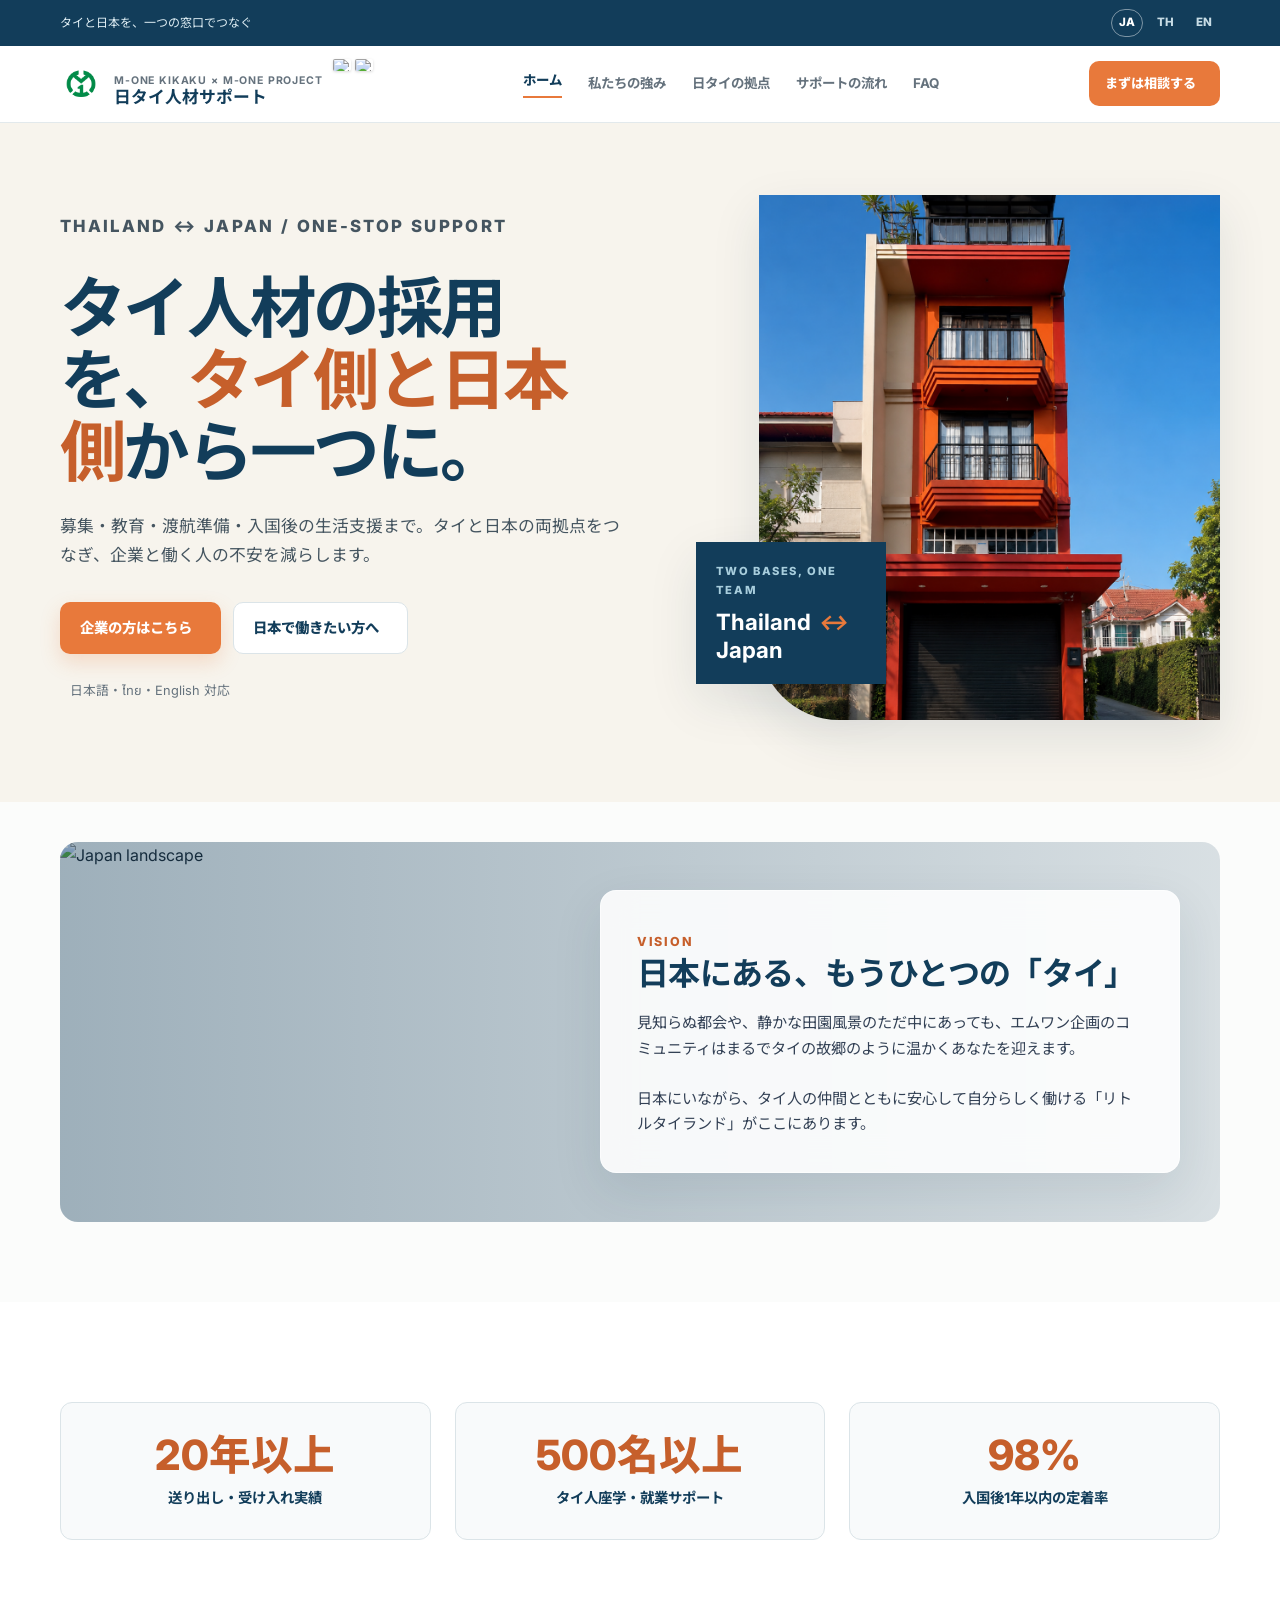
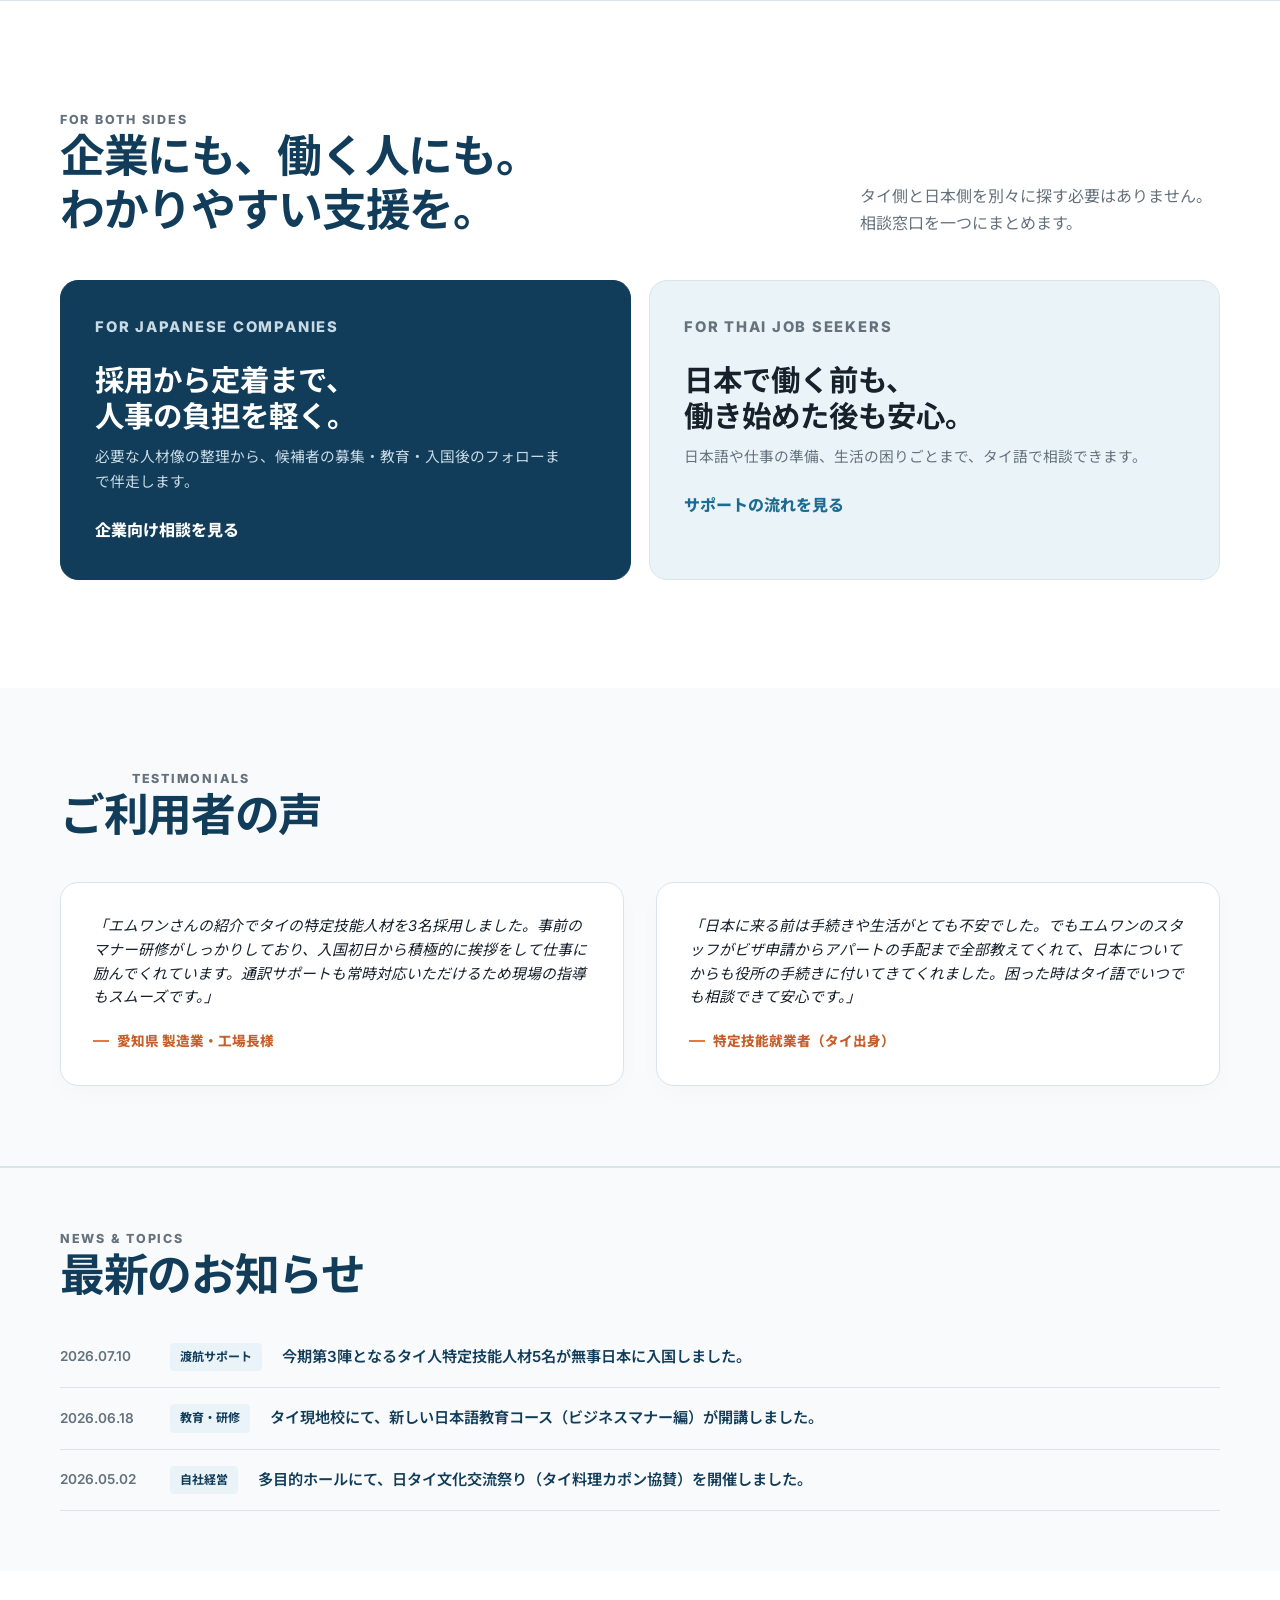
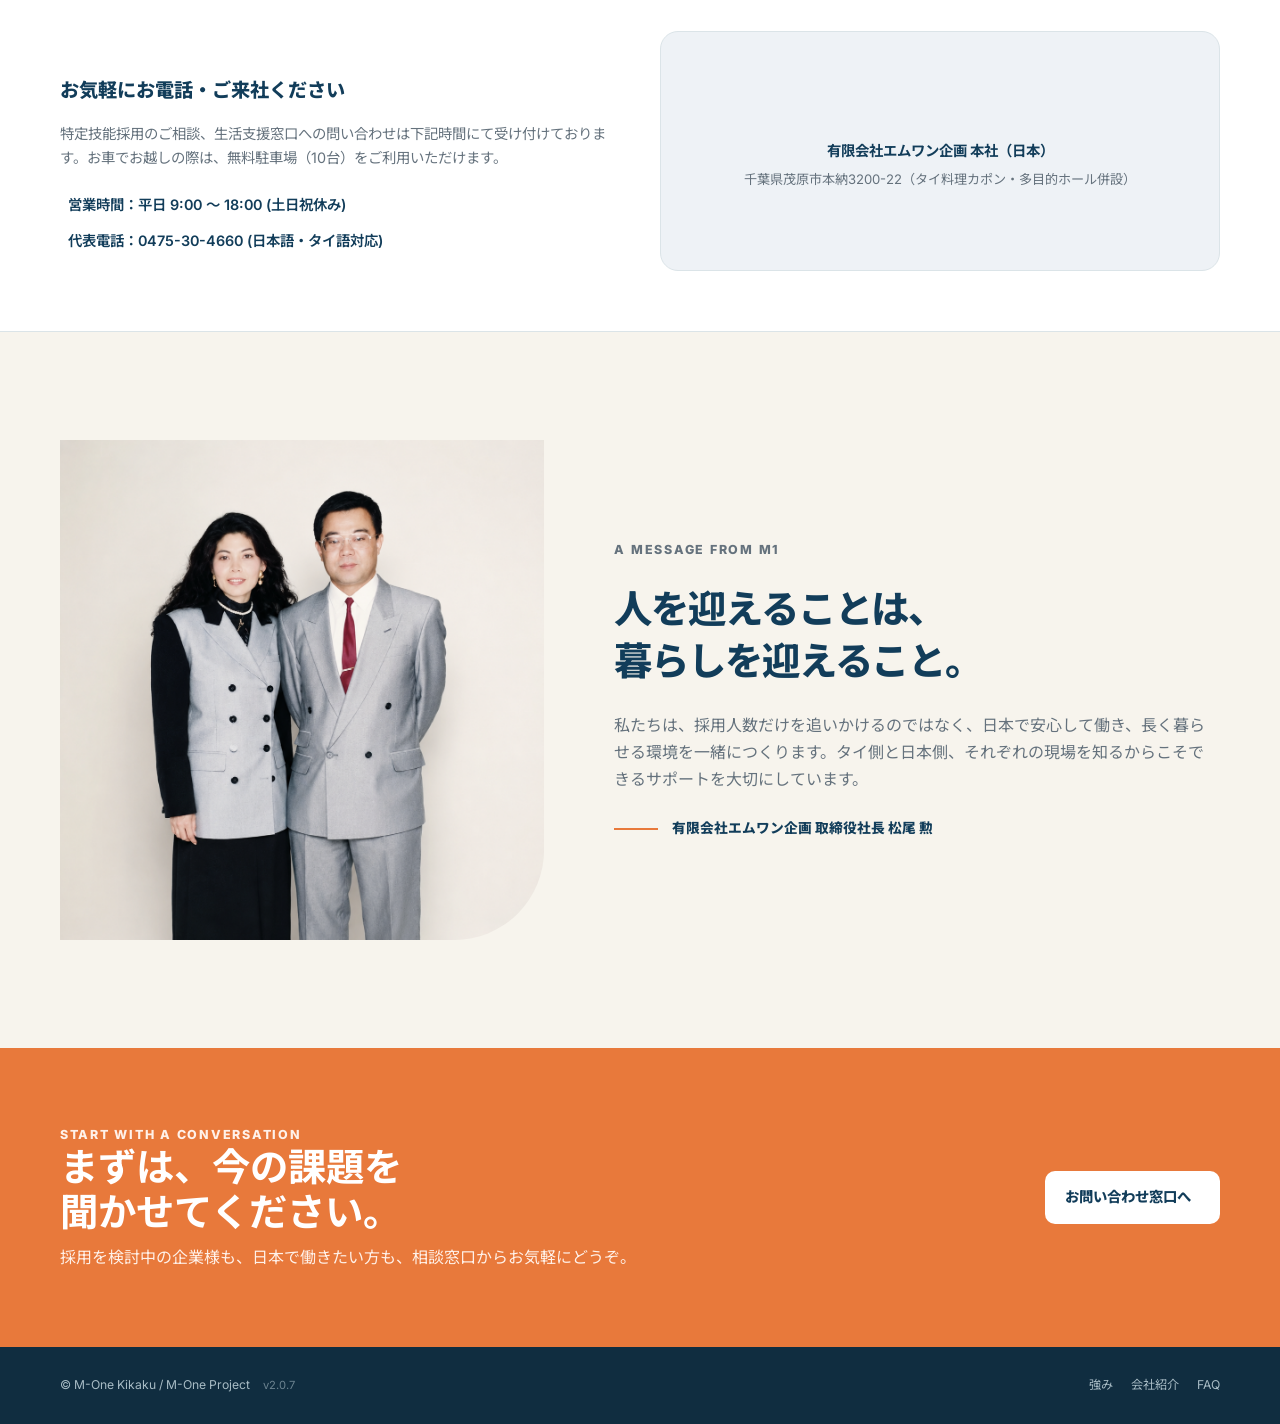
==== commit 065da438: "Update official company profile details and bump version to v2.0.7" ====
--- a/index.html
+++ b/index.html
@@ -1,4 +1,4 @@
-<!-- Version: v2.0.6 -->
+<!-- Version: v2.0.7 -->
 <!doctype html>
 <html lang="ja">
 <head>
@@ -256,9 +256,9 @@
               <span data-lang-content="th">เวลาทำการ: จันทร์-ศุกร์ 9:00 - 18:00 น.</span>
             </li>
             <li><i class="ri-phone-line" style="color: var(--orange-dark); margin-right: 8px;"></i>
-              <span data-lang-content="ja" class="is-active">代表電話：050-XXXX-XXXX (日本語・タイ語対応)</span>
-              <span data-lang-content="en">Phone: +81-50-XXXX-XXXX</span>
-              <span data-lang-content="th">โทรศัพท์: 050-XXXX-XXXX (รองรับภาษาไทย)</span>
+              <span data-lang-content="ja" class="is-active">代表電話：0475-30-4660 (日本語・タイ語対応)</span>
+              <span data-lang-content="en">Phone: +81-475-30-4660</span>
+              <span data-lang-content="th">โทรศัพท์: 0475-30-4660 (รองรับภาษาไทย)</span>
             </li>
           </ul>
         </div>
@@ -271,9 +271,9 @@
               <span data-lang-content="th">สำนักงานใหญ่ เอ็มวัน คิคาคุ (ญี่ปุ่น)</span>
             </p>
             <p style="margin: 4px 0 0; font-size: 0.82rem; color: var(--muted);">
-              <span data-lang-content="ja" class="is-active">愛知県安城市大東町（タイ料理カポン・多目的ホール併設）</span>
-              <span data-lang-content="en">Daito-cho, Anjo City, Aichi (Next to Capon & Hall)</span>
-              <span data-lang-content="th">เมืองอันโจ จังหวัดไอจิ (ติดกับร้านอาหารกะเพราและหอประชุม)</span>
+              <span data-lang-content="ja" class="is-active">千葉県茂原市本納3200-22（タイ料理カポン・多目的ホール併設）</span>
+              <span data-lang-content="en">3200-22 Honno, Mobara City, Chiba (Next to Capon & Hall)</span>
+              <span data-lang-content="th">3200-22 ฮอนโน, เมืองโมบาระ, จังหวัดชิบะ (ติดกับร้านอาหารกะเพราและหอประชุม)</span>
             </p>
           </div>
         </div>
@@ -297,7 +297,7 @@
 
   <footer class="site-footer">
     <div class="container footer-inner">
-      <p>© M-One Kikaku / M-One Project <span id="staff-version-display" style="opacity: 0.6; margin-left: 10px; font-size: 0.7rem;">v2.0.6</span></p>
+      <p>© M-One Kikaku / M-One Project <span id="staff-version-display" style="opacity: 0.6; margin-left: 10px; font-size: 0.7rem;">v2.0.7</span></p>
       <div class="footer-links">
         <a href="about.html"><span data-lang-content="ja" class="is-active">強み</span><span data-lang-content="en">About</span><span data-lang-content="th">จุดแข็ง</span></a>
         <a href="company.html"><span data-lang-content="ja" class="is-active">会社紹介</span><span data-lang-content="en">Profile</span><span data-lang-content="th">ข้อมูลบริษัท</span></a>
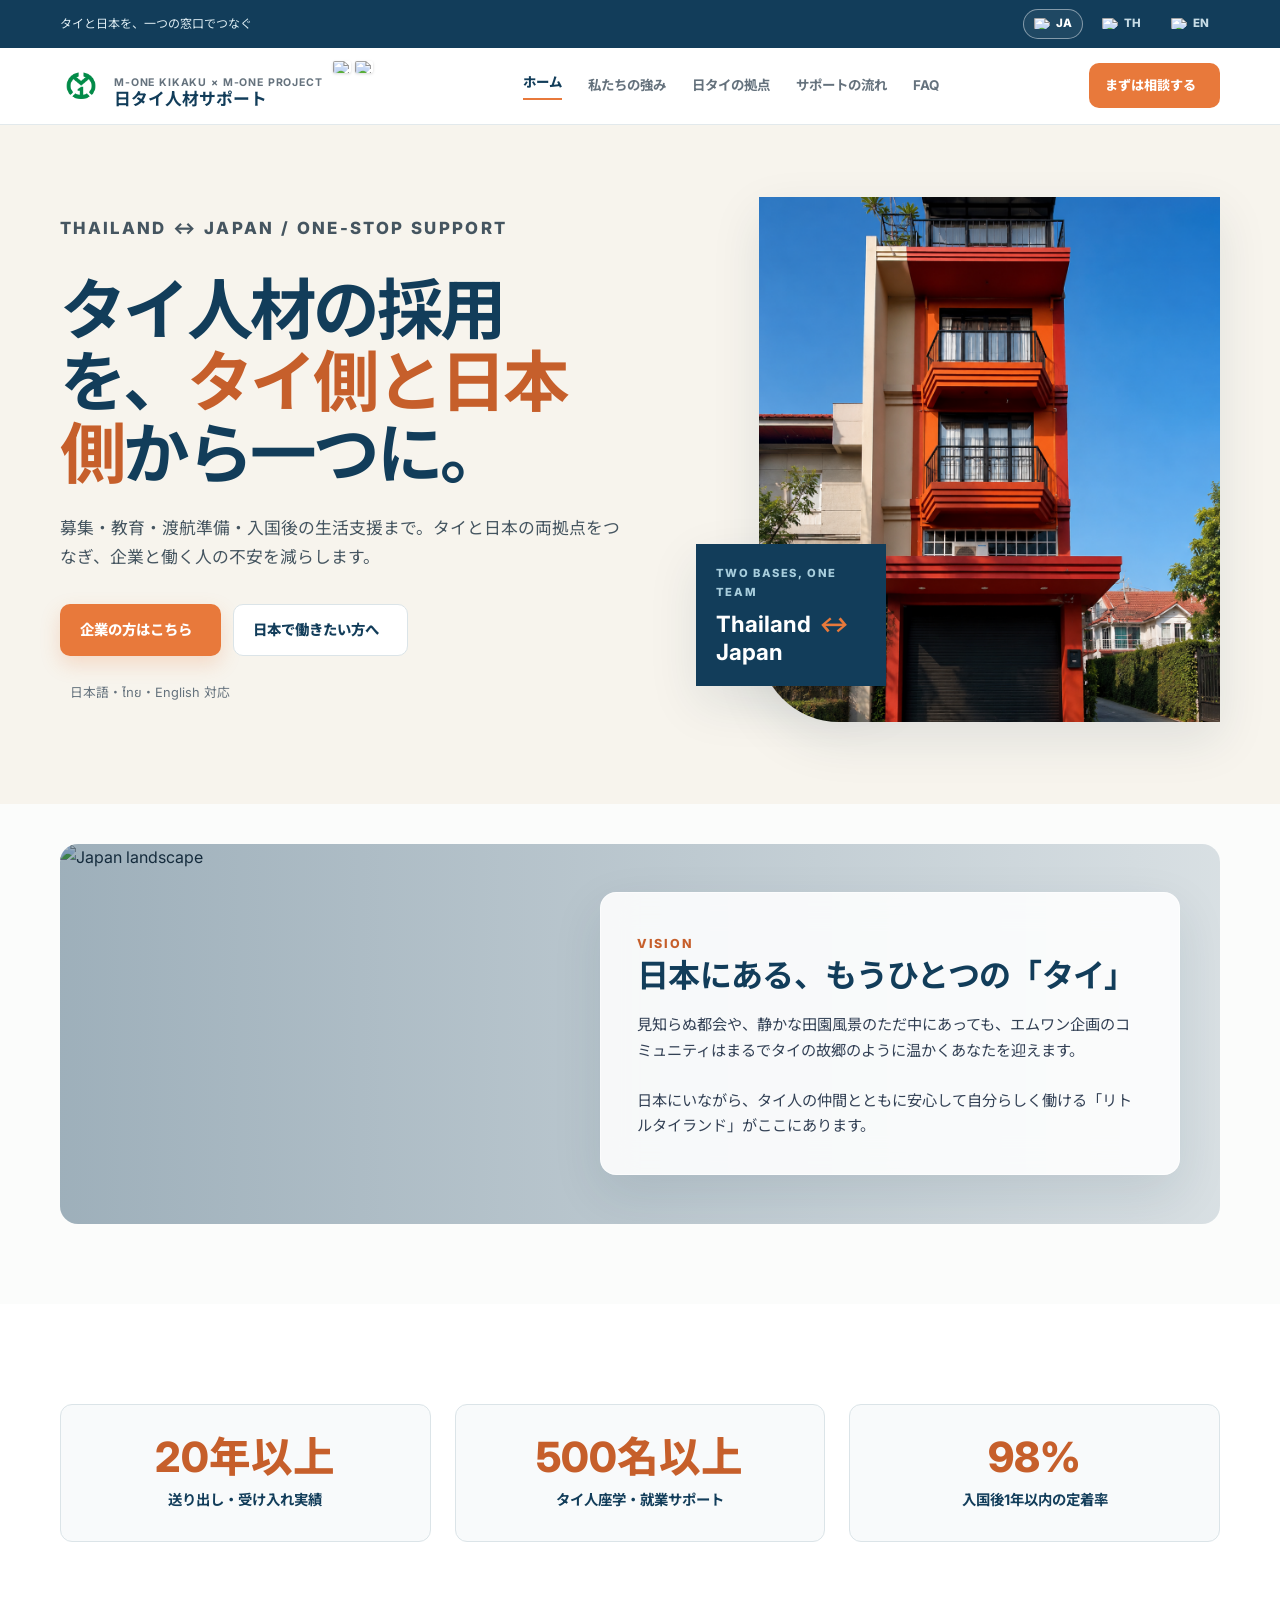
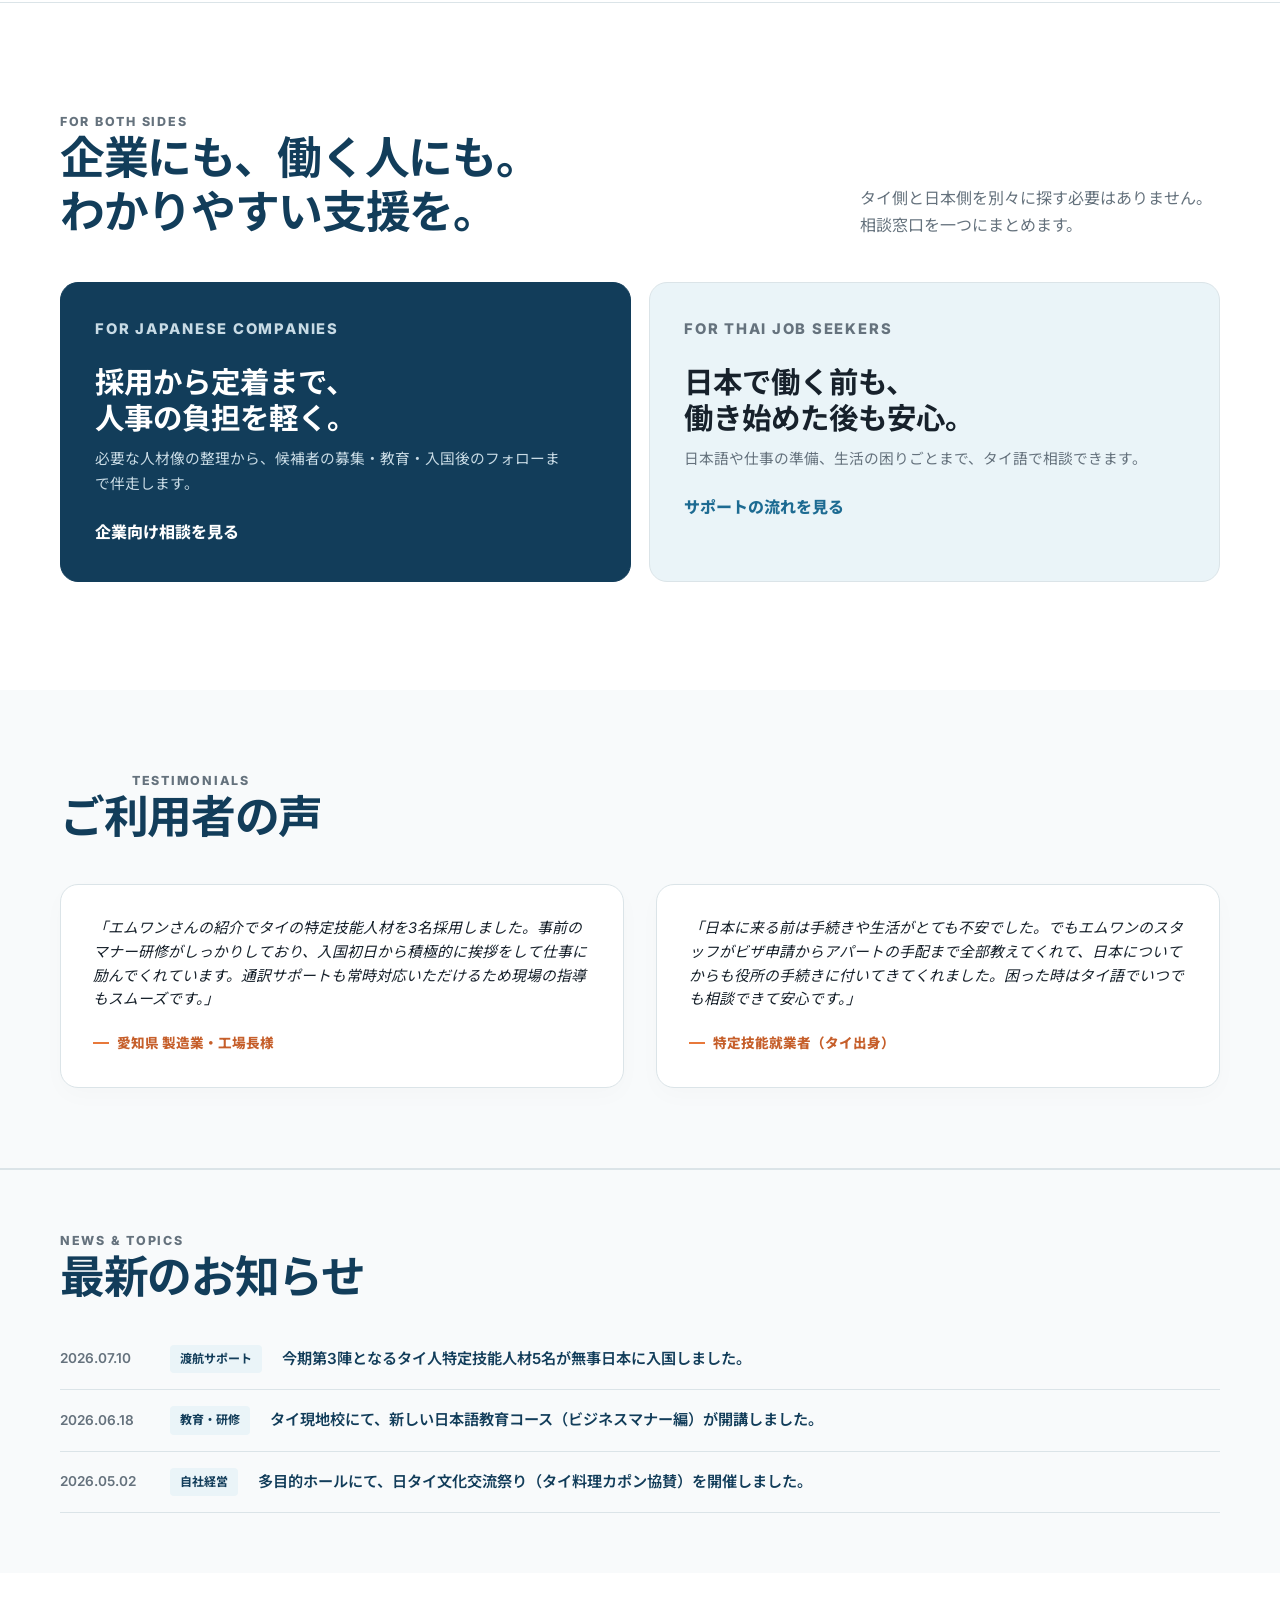
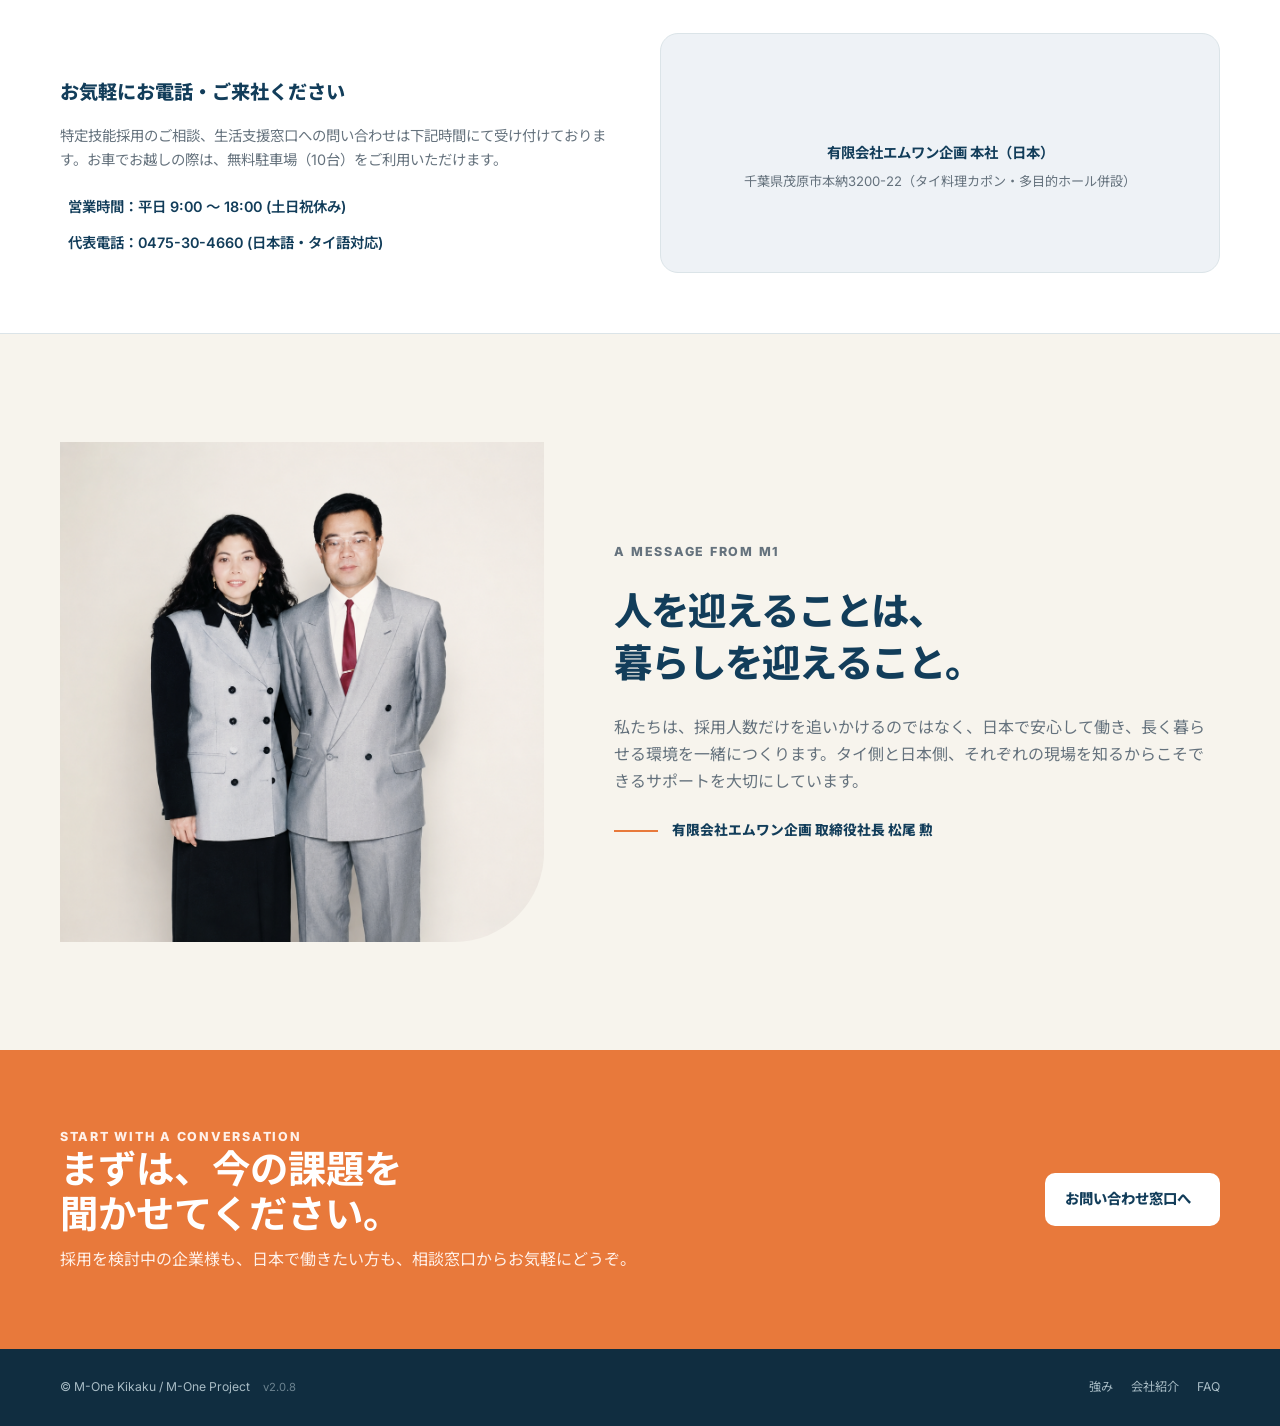
==== commit 32b96774: "Update language switch buttons to display flags (Japan, Thailand, US) v2.0.8" ====
--- a/index.html
+++ b/index.html
@@ -1,4 +1,4 @@
-<!-- Version: v2.0.7 -->
+<!-- Version: v2.0.8 -->
 <!doctype html>
 <html lang="ja">
 <head>
@@ -16,10 +16,10 @@
   <div class="topline">
     <div class="container topline-inner">
       <p><span data-lang-content="ja" class="is-active">タイと日本を、一つの窓口でつなぐ</span><span data-lang-content="en">One trusted window between Thailand and Japan</span><span data-lang-content="th">เชื่อมไทยและญี่ปุ่นด้วยช่องทางเดียว</span></p>
-      <div class="lang-switch" aria-label="Language selector">
-        <button type="button" data-lang="ja" aria-pressed="true">JA</button>
-        <button type="button" data-lang="th" aria-pressed="false">TH</button>
-        <button type="button" data-lang="en" aria-pressed="false">EN</button>
+            <div class="lang-switch" aria-label="Language selector">
+        <button type="button" data-lang="ja" aria-pressed="true"><img src="https://flagcdn.com/jp.svg" alt="日本語">JA</button>
+        <button type="button" data-lang="th" aria-pressed="false"><img src="https://flagcdn.com/th.svg" alt="ไทย">TH</button>
+        <button type="button" data-lang="en" aria-pressed="false"><img src="https://flagcdn.com/us.svg" alt="English">EN</button>
       </div>
     </div>
   </div>
@@ -297,7 +297,7 @@
 
   <footer class="site-footer">
     <div class="container footer-inner">
-      <p>© M-One Kikaku / M-One Project <span id="staff-version-display" style="opacity: 0.6; margin-left: 10px; font-size: 0.7rem;">v2.0.7</span></p>
+      <p>© M-One Kikaku / M-One Project <span id="staff-version-display" style="opacity: 0.6; margin-left: 10px; font-size: 0.7rem;">v2.0.8</span></p>
       <div class="footer-links">
         <a href="about.html"><span data-lang-content="ja" class="is-active">強み</span><span data-lang-content="en">About</span><span data-lang-content="th">จุดแข็ง</span></a>
         <a href="company.html"><span data-lang-content="ja" class="is-active">会社紹介</span><span data-lang-content="en">Profile</span><span data-lang-content="th">ข้อมูลบริษัท</span></a>
--- a/style.css
+++ b/style.css
@@ -32,9 +32,10 @@
     .topline { padding: 9px 0; color: #dfeef4; background: var(--navy); font-size: .75rem; }
     .topline-inner { display: flex; justify-content: space-between; align-items: center; gap: 20px; }
     .topline p { margin: 0; }
-    .lang-switch { display: flex; align-items: center; gap: 6px; }
-    .lang-switch button { padding: 3px 7px; color: #c7dce5; background: transparent; border: 1px solid transparent; border-radius: 999px; cursor: pointer; font-size: .72rem; font-weight: 800; }
-    .lang-switch button:hover, .lang-switch button[aria-pressed="true"] { color: var(--white); border-color: rgba(255,255,255,.45); }
+    .lang-switch { display: flex; align-items: center; gap: 8px; }
+    .lang-switch button { display: inline-flex; align-items: center; gap: 6px; padding: 4px 10px; color: #c7dce5; background: transparent; border: 1px solid transparent; border-radius: 999px; cursor: pointer; font-size: .72rem; font-weight: 800; }
+    .lang-switch button img { width: 16px; height: 11px; object-fit: cover; border-radius: 1px; }
+    .lang-switch button:hover, .lang-switch button[aria-pressed="true"] { color: var(--white); border-color: rgba(255,255,255,.45); background: rgba(255,255,255,0.06); }
 
     .site-header { position: sticky; top: 0; z-index: 20; background: rgba(255,255,255,.96); border-bottom: 1px solid rgba(219,228,232,.8); backdrop-filter: blur(14px); }
     .header-inner { display: flex; align-items: center; justify-content: space-between; min-height: 76px; gap: 28px; }
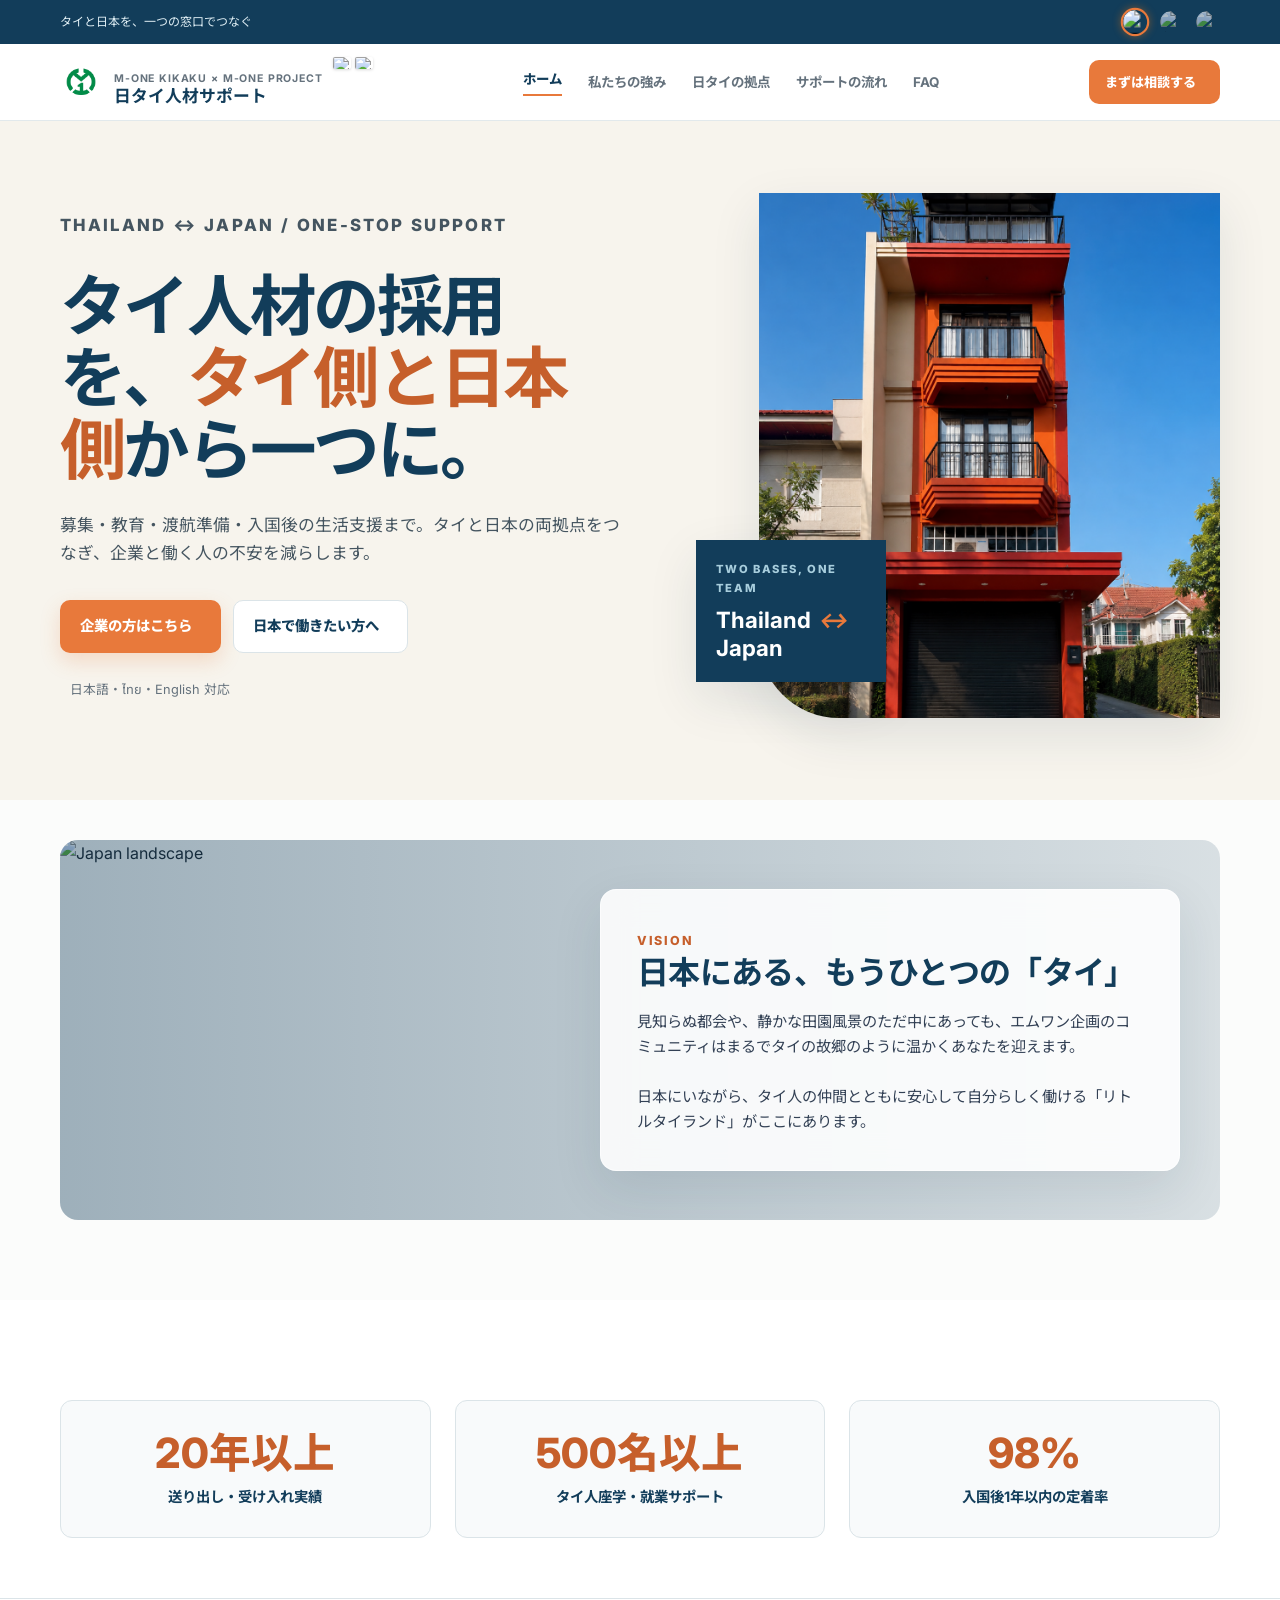
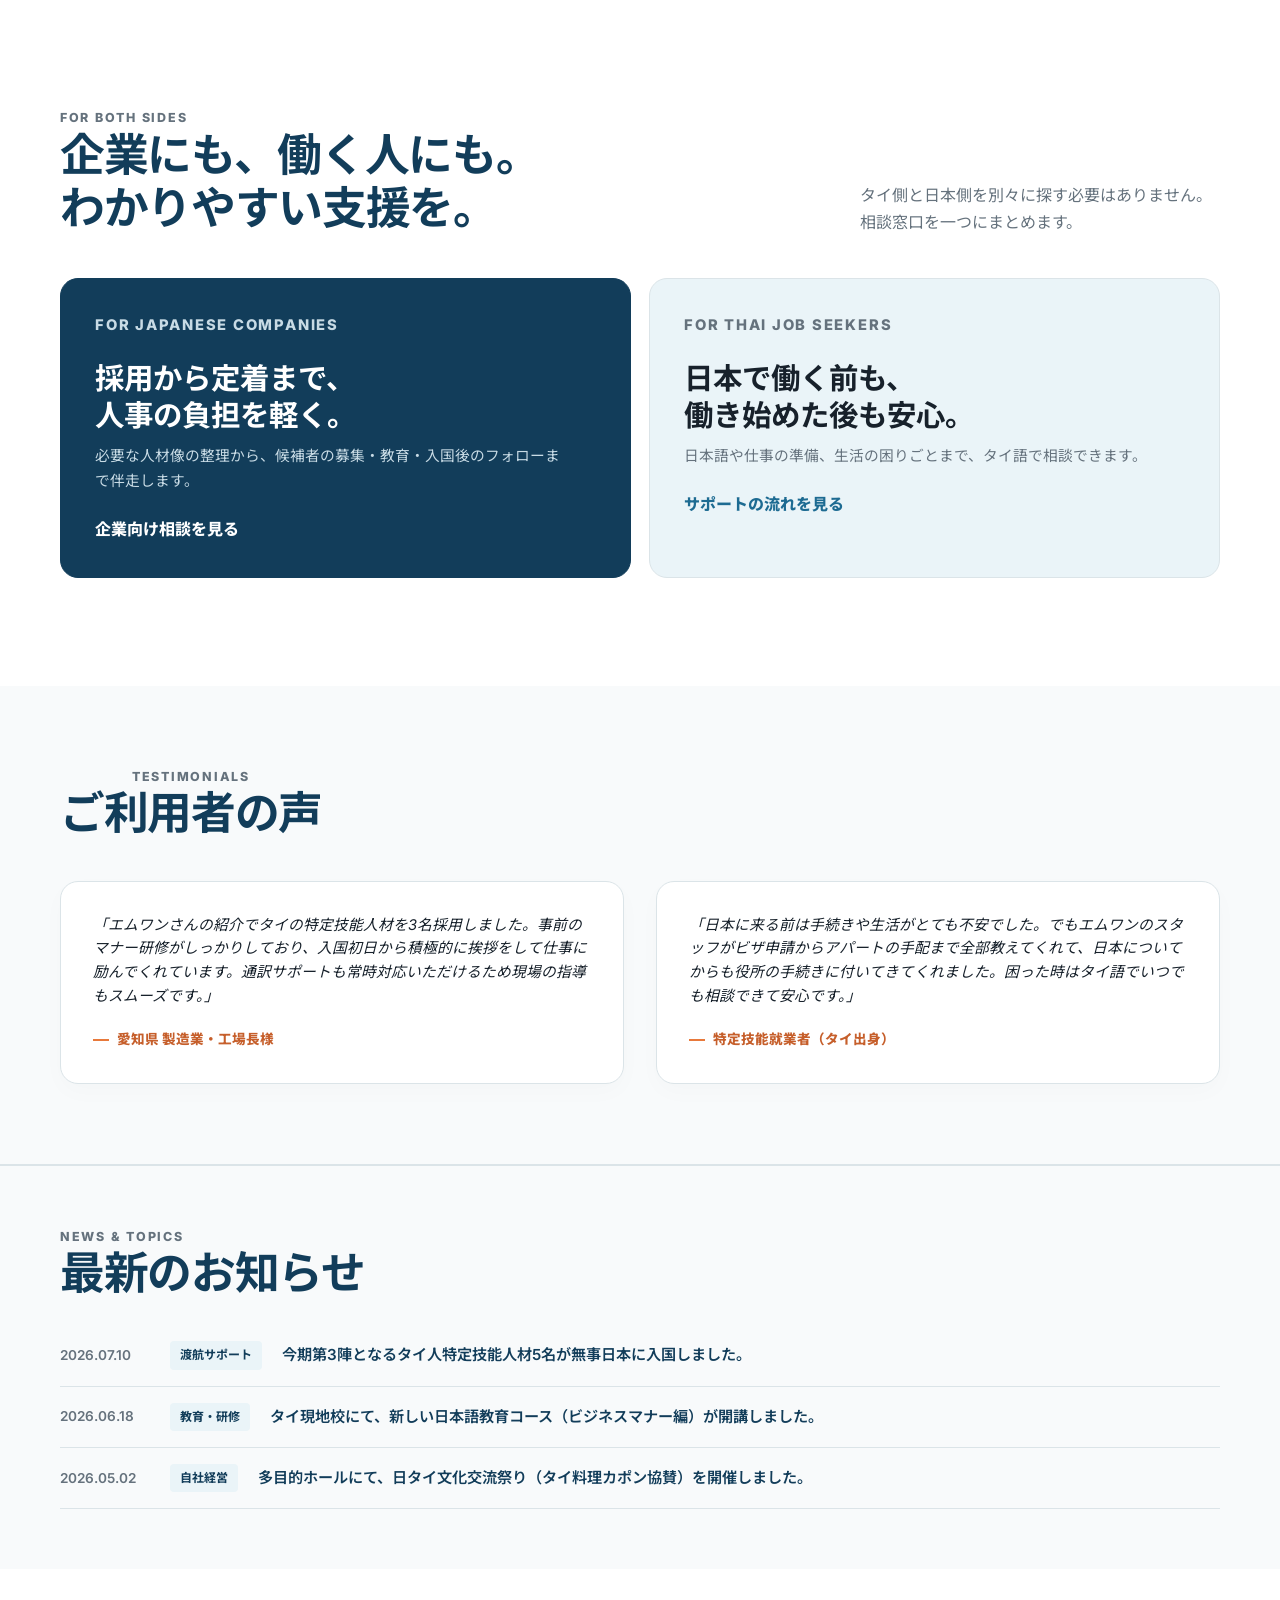
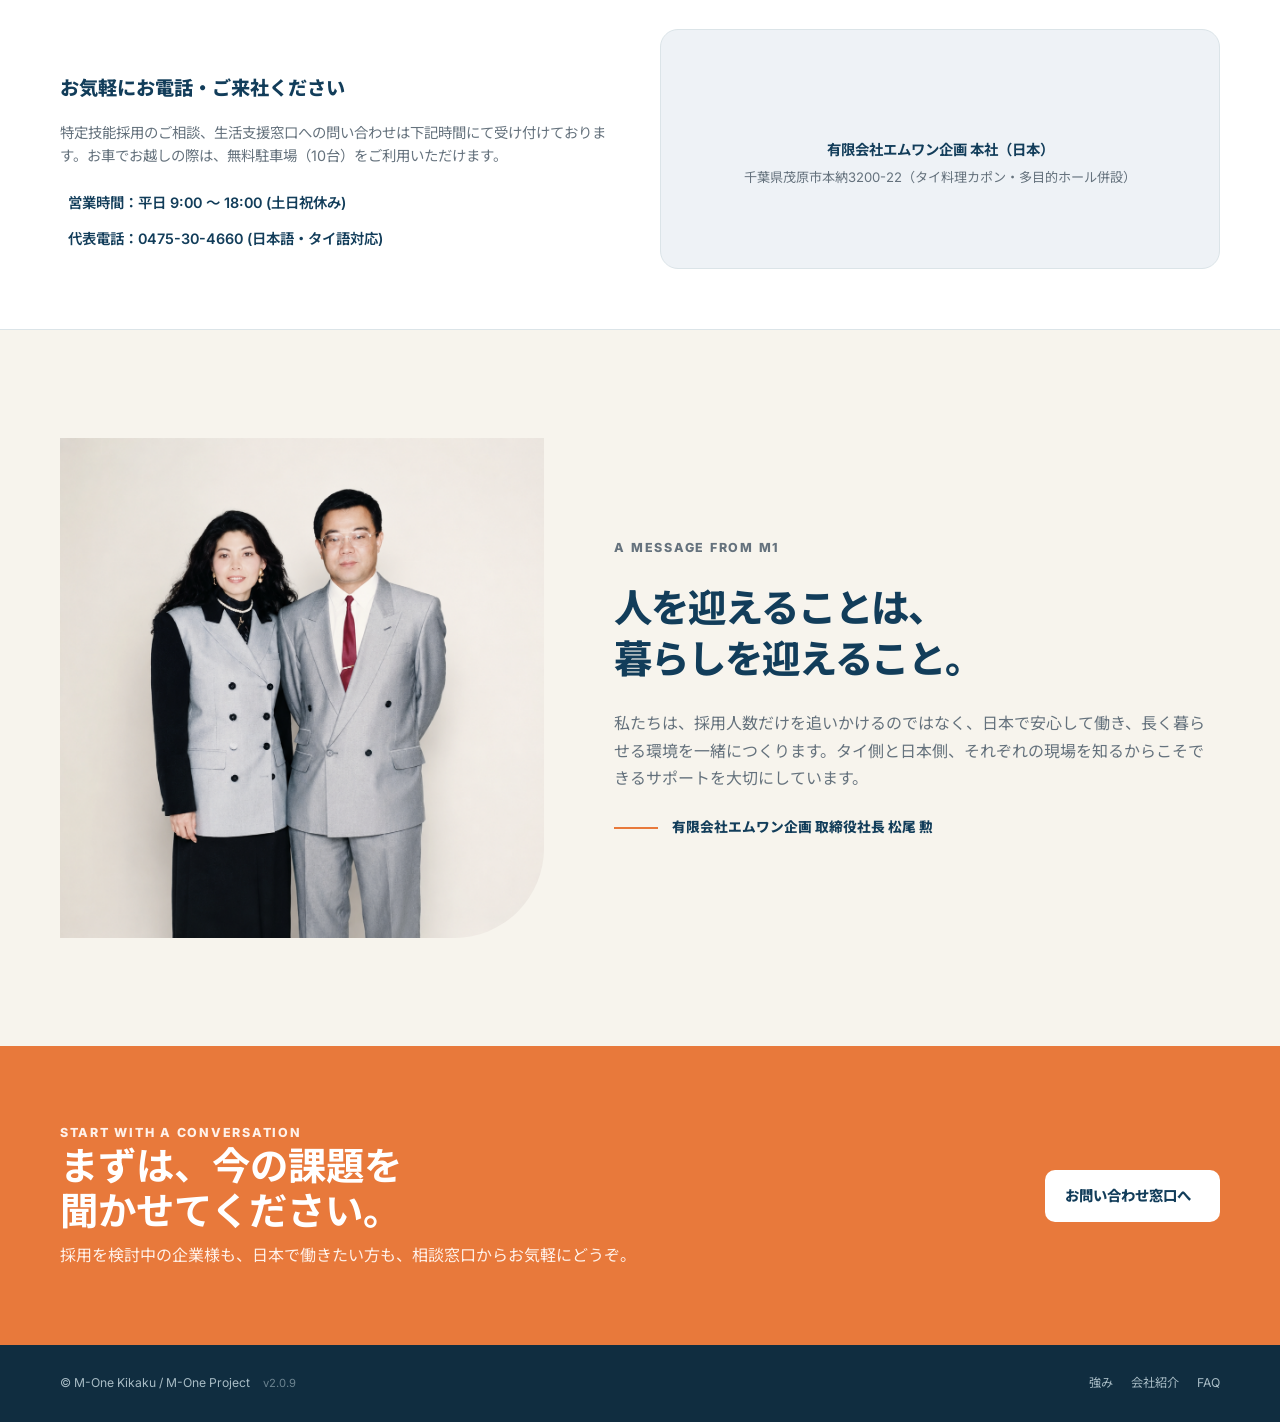
==== commit db52c8bc: "Change lang-switch to circular flag badges v2.0.9" ====
--- a/index.html
+++ b/index.html
@@ -1,4 +1,4 @@
-<!-- Version: v2.0.8 -->
+<!-- Version: v2.0.9 -->
 <!doctype html>
 <html lang="ja">
 <head>
@@ -16,10 +16,10 @@
   <div class="topline">
     <div class="container topline-inner">
       <p><span data-lang-content="ja" class="is-active">タイと日本を、一つの窓口でつなぐ</span><span data-lang-content="en">One trusted window between Thailand and Japan</span><span data-lang-content="th">เชื่อมไทยและญี่ปุ่นด้วยช่องทางเดียว</span></p>
-            <div class="lang-switch" aria-label="Language selector">
-        <button type="button" data-lang="ja" aria-pressed="true"><img src="https://flagcdn.com/jp.svg" alt="日本語">JA</button>
-        <button type="button" data-lang="th" aria-pressed="false"><img src="https://flagcdn.com/th.svg" alt="ไทย">TH</button>
-        <button type="button" data-lang="en" aria-pressed="false"><img src="https://flagcdn.com/us.svg" alt="English">EN</button>
+                  <div class="lang-switch" aria-label="Language selector">
+        <button type="button" data-lang="ja" aria-pressed="true" title="日本語"><img src="https://flagcdn.com/jp.svg" alt="日本語"></button>
+        <button type="button" data-lang="th" aria-pressed="false" title="ไทย"><img src="https://flagcdn.com/th.svg" alt="ไทย"></button>
+        <button type="button" data-lang="en" aria-pressed="false" title="English"><img src="https://flagcdn.com/us.svg" alt="English"></button>
       </div>
     </div>
   </div>
@@ -297,7 +297,7 @@
 
   <footer class="site-footer">
     <div class="container footer-inner">
-      <p>© M-One Kikaku / M-One Project <span id="staff-version-display" style="opacity: 0.6; margin-left: 10px; font-size: 0.7rem;">v2.0.8</span></p>
+      <p>© M-One Kikaku / M-One Project <span id="staff-version-display" style="opacity: 0.6; margin-left: 10px; font-size: 0.7rem;">v2.0.9</span></p>
       <div class="footer-links">
         <a href="about.html"><span data-lang-content="ja" class="is-active">強み</span><span data-lang-content="en">About</span><span data-lang-content="th">จุดแข็ง</span></a>
         <a href="company.html"><span data-lang-content="ja" class="is-active">会社紹介</span><span data-lang-content="en">Profile</span><span data-lang-content="th">ข้อมูลบริษัท</span></a>
--- a/style.css
+++ b/style.css
@@ -32,10 +32,11 @@
     .topline { padding: 9px 0; color: #dfeef4; background: var(--navy); font-size: .75rem; }
     .topline-inner { display: flex; justify-content: space-between; align-items: center; gap: 20px; }
     .topline p { margin: 0; }
-    .lang-switch { display: flex; align-items: center; gap: 8px; }
-    .lang-switch button { display: inline-flex; align-items: center; gap: 6px; padding: 4px 10px; color: #c7dce5; background: transparent; border: 1px solid transparent; border-radius: 999px; cursor: pointer; font-size: .72rem; font-weight: 800; }
-    .lang-switch button img { width: 16px; height: 11px; object-fit: cover; border-radius: 1px; }
-    .lang-switch button:hover, .lang-switch button[aria-pressed="true"] { color: var(--white); border-color: rgba(255,255,255,.45); background: rgba(255,255,255,0.06); }
+    .lang-switch { display: flex; align-items: center; gap: 10px; }
+    .lang-switch button { display: flex; align-items: center; justify-content: center; width: 26px; height: 26px; padding: 0; background: transparent; border: 2px solid transparent; border-radius: 50%; cursor: pointer; transition: all 0.2s ease; overflow: hidden; opacity: 0.65; }
+    .lang-switch button img { width: 100%; height: 100%; object-fit: cover; border-radius: 50%; }
+    .lang-switch button:hover { opacity: 1; transform: scale(1.1); }
+    .lang-switch button[aria-pressed="true"] { opacity: 1; border-color: var(--orange); transform: scale(1.1); box-shadow: 0 0 8px rgba(255, 122, 0, 0.4); }
 
     .site-header { position: sticky; top: 0; z-index: 20; background: rgba(255,255,255,.96); border-bottom: 1px solid rgba(219,228,232,.8); backdrop-filter: blur(14px); }
     .header-inner { display: flex; align-items: center; justify-content: space-between; min-height: 76px; gap: 28px; }
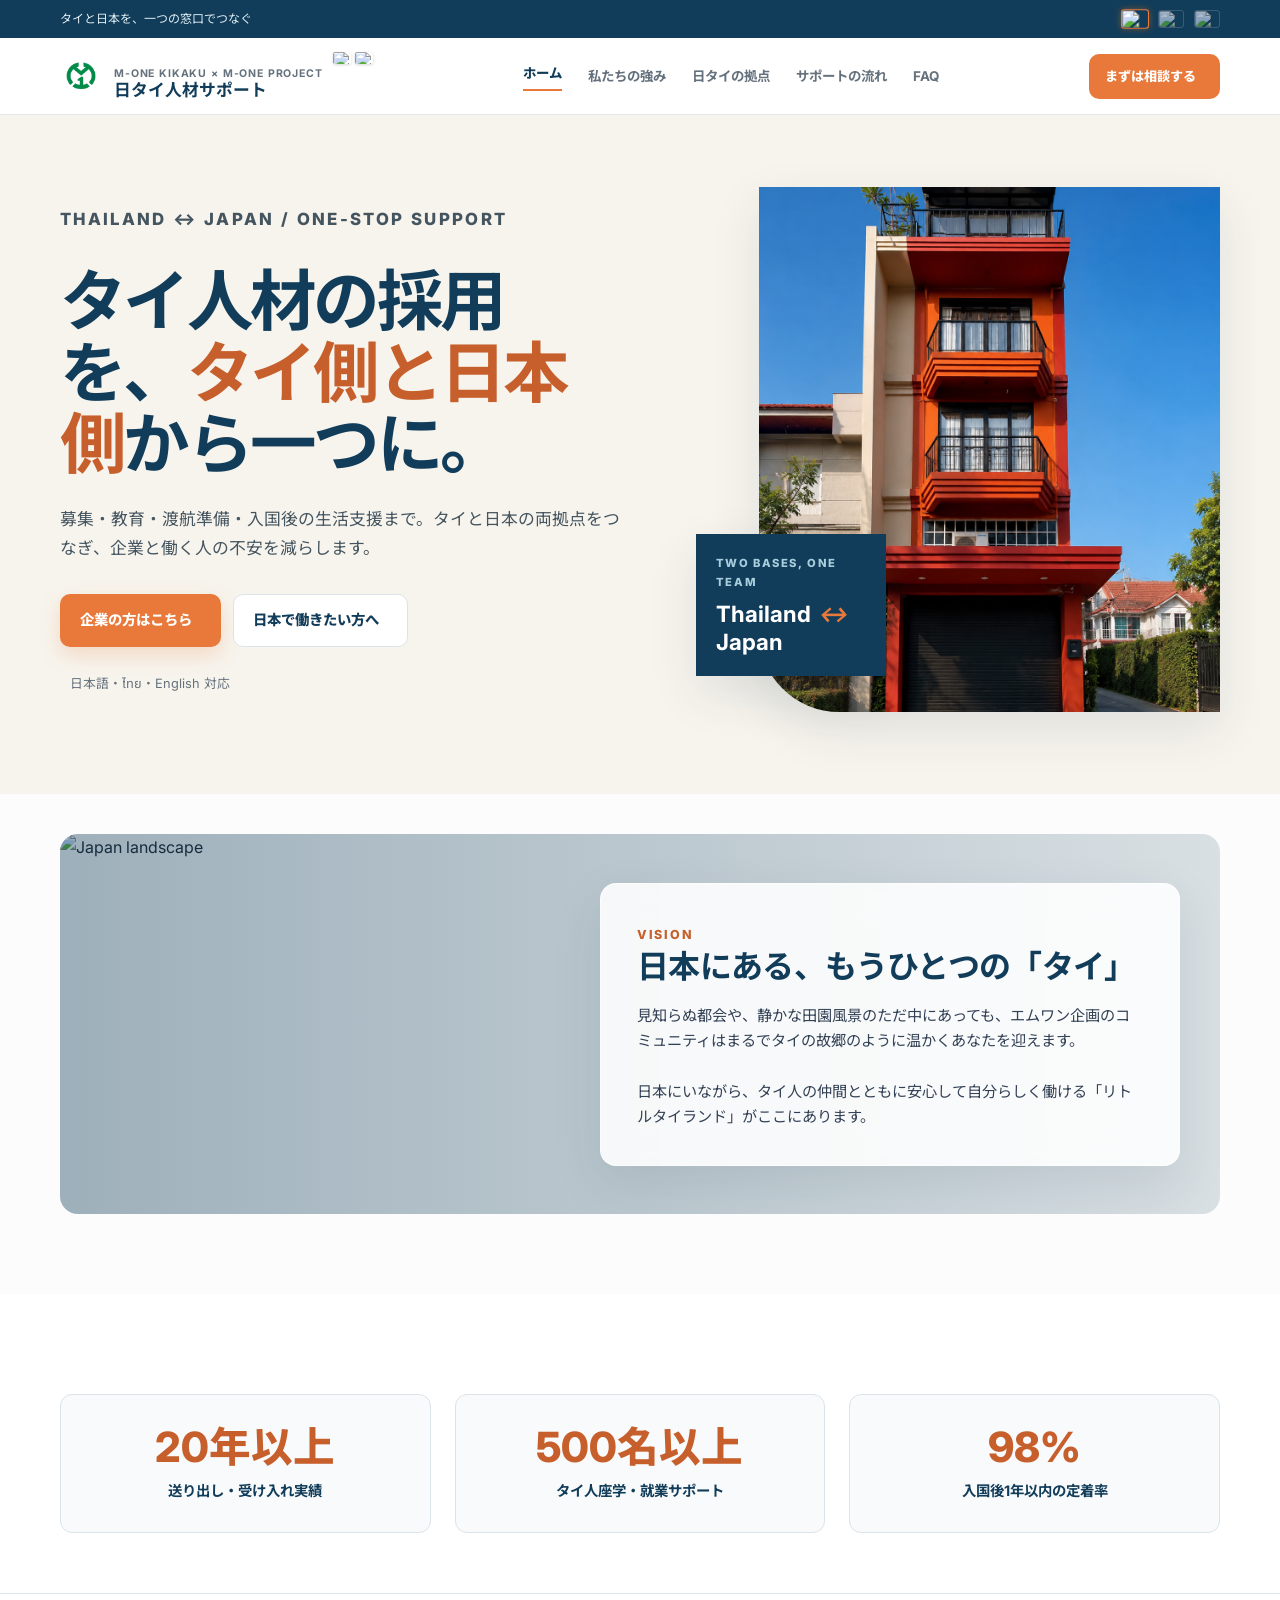
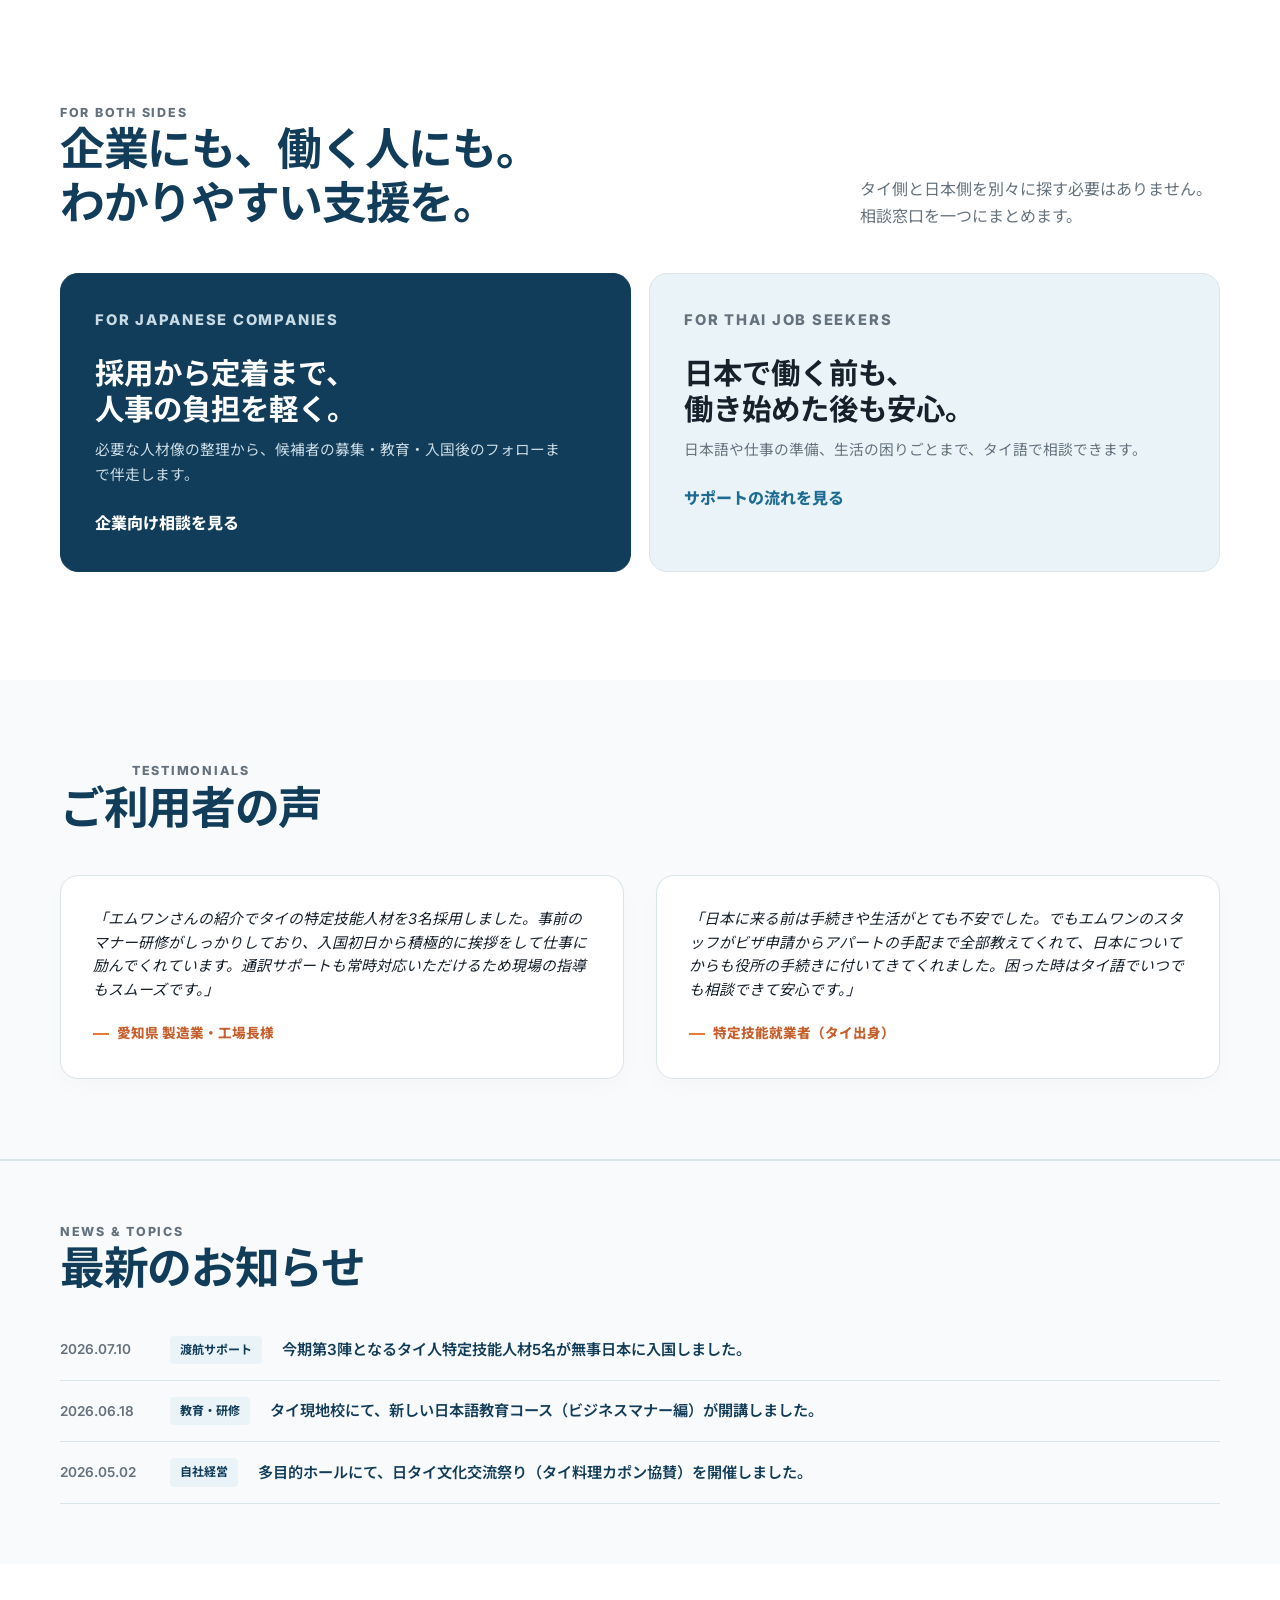
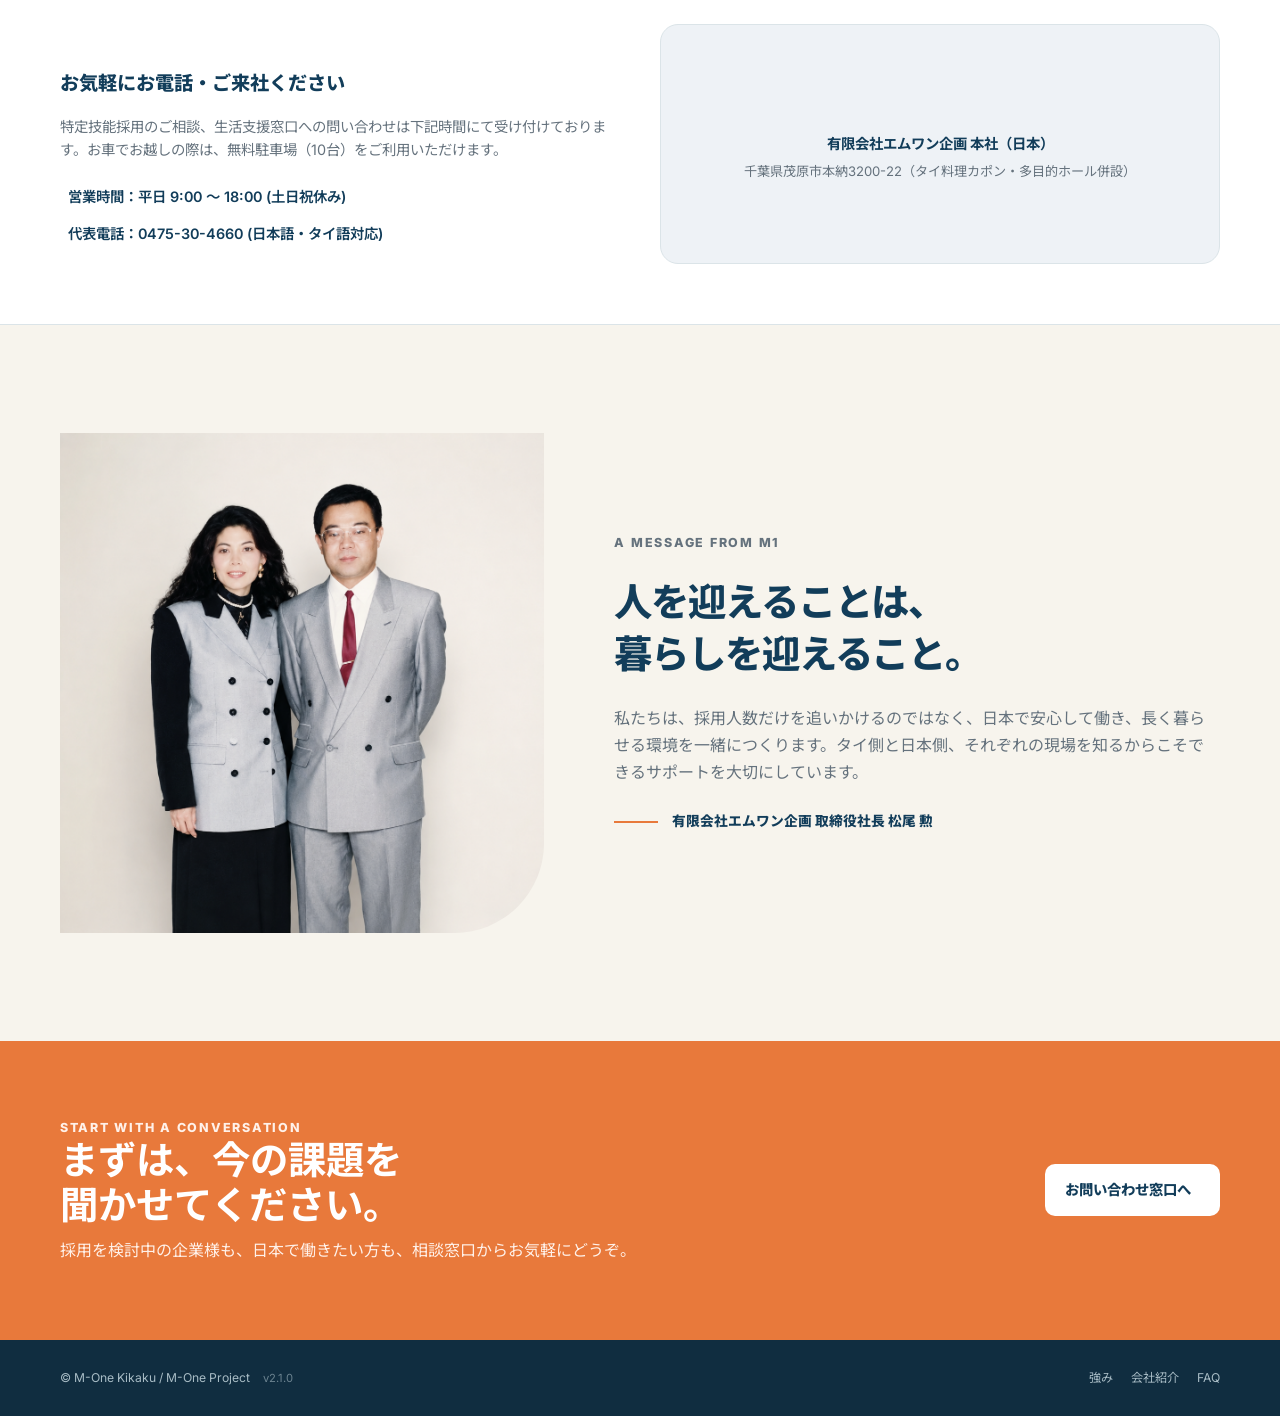
==== commit 06d4ea88: "Update language switch button style to standard rectangular flags v2.1.0" ====
--- a/index.html
+++ b/index.html
@@ -1,4 +1,4 @@
-<!-- Version: v2.0.9 -->
+<!-- Version: v2.1.0 -->
 <!doctype html>
 <html lang="ja">
 <head>
@@ -297,7 +297,7 @@
 
   <footer class="site-footer">
     <div class="container footer-inner">
-      <p>© M-One Kikaku / M-One Project <span id="staff-version-display" style="opacity: 0.6; margin-left: 10px; font-size: 0.7rem;">v2.0.9</span></p>
+      <p>© M-One Kikaku / M-One Project <span id="staff-version-display" style="opacity: 0.6; margin-left: 10px; font-size: 0.7rem;">v2.1.0</span></p>
       <div class="footer-links">
         <a href="about.html"><span data-lang-content="ja" class="is-active">強み</span><span data-lang-content="en">About</span><span data-lang-content="th">จุดแข็ง</span></a>
         <a href="company.html"><span data-lang-content="ja" class="is-active">会社紹介</span><span data-lang-content="en">Profile</span><span data-lang-content="th">ข้อมูลบริษัท</span></a>
--- a/style.css
+++ b/style.css
@@ -33,10 +33,10 @@
     .topline-inner { display: flex; justify-content: space-between; align-items: center; gap: 20px; }
     .topline p { margin: 0; }
     .lang-switch { display: flex; align-items: center; gap: 10px; }
-    .lang-switch button { display: flex; align-items: center; justify-content: center; width: 26px; height: 26px; padding: 0; background: transparent; border: 2px solid transparent; border-radius: 50%; cursor: pointer; transition: all 0.2s ease; overflow: hidden; opacity: 0.65; }
-    .lang-switch button img { width: 100%; height: 100%; object-fit: cover; border-radius: 50%; }
-    .lang-switch button:hover { opacity: 1; transform: scale(1.1); }
-    .lang-switch button[aria-pressed="true"] { opacity: 1; border-color: var(--orange); transform: scale(1.1); box-shadow: 0 0 8px rgba(255, 122, 0, 0.4); }
+    .lang-switch button { display: flex; align-items: center; justify-content: center; width: 26px; height: 18px; padding: 0; background: transparent; border: 1px solid rgba(255,255,255,0.25); border-radius: 3px; cursor: pointer; transition: all 0.2s ease; overflow: hidden; opacity: 0.65; }
+    .lang-switch button img { width: 100%; height: 100%; object-fit: cover; }
+    .lang-switch button:hover { opacity: 1; transform: scale(1.08); border-color: rgba(255,255,255,0.6); }
+    .lang-switch button[aria-pressed="true"] { opacity: 1; border-color: var(--orange); border-width: 1.5px; transform: scale(1.08); box-shadow: 0 0 6px rgba(255, 122, 0, 0.4); }
 
     .site-header { position: sticky; top: 0; z-index: 20; background: rgba(255,255,255,.96); border-bottom: 1px solid rgba(219,228,232,.8); backdrop-filter: blur(14px); }
     .header-inner { display: flex; align-items: center; justify-content: space-between; min-height: 76px; gap: 28px; }
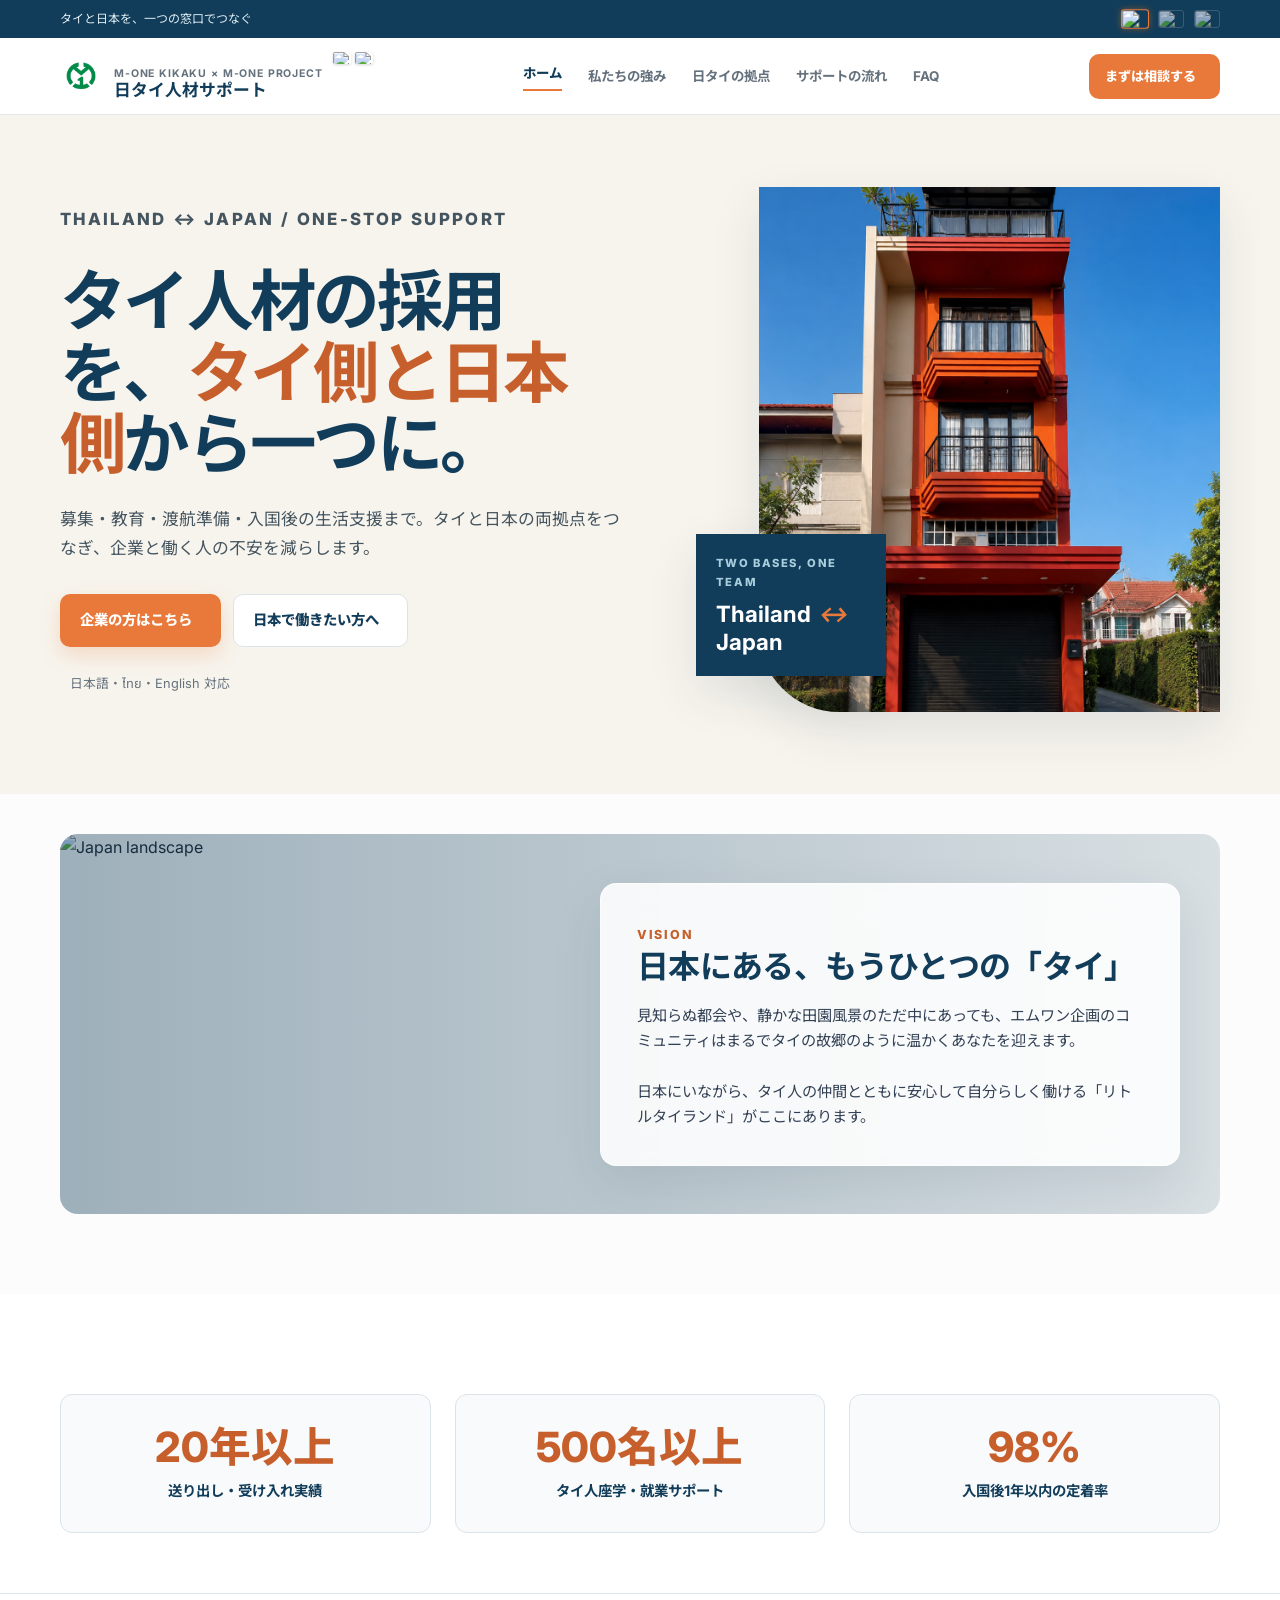
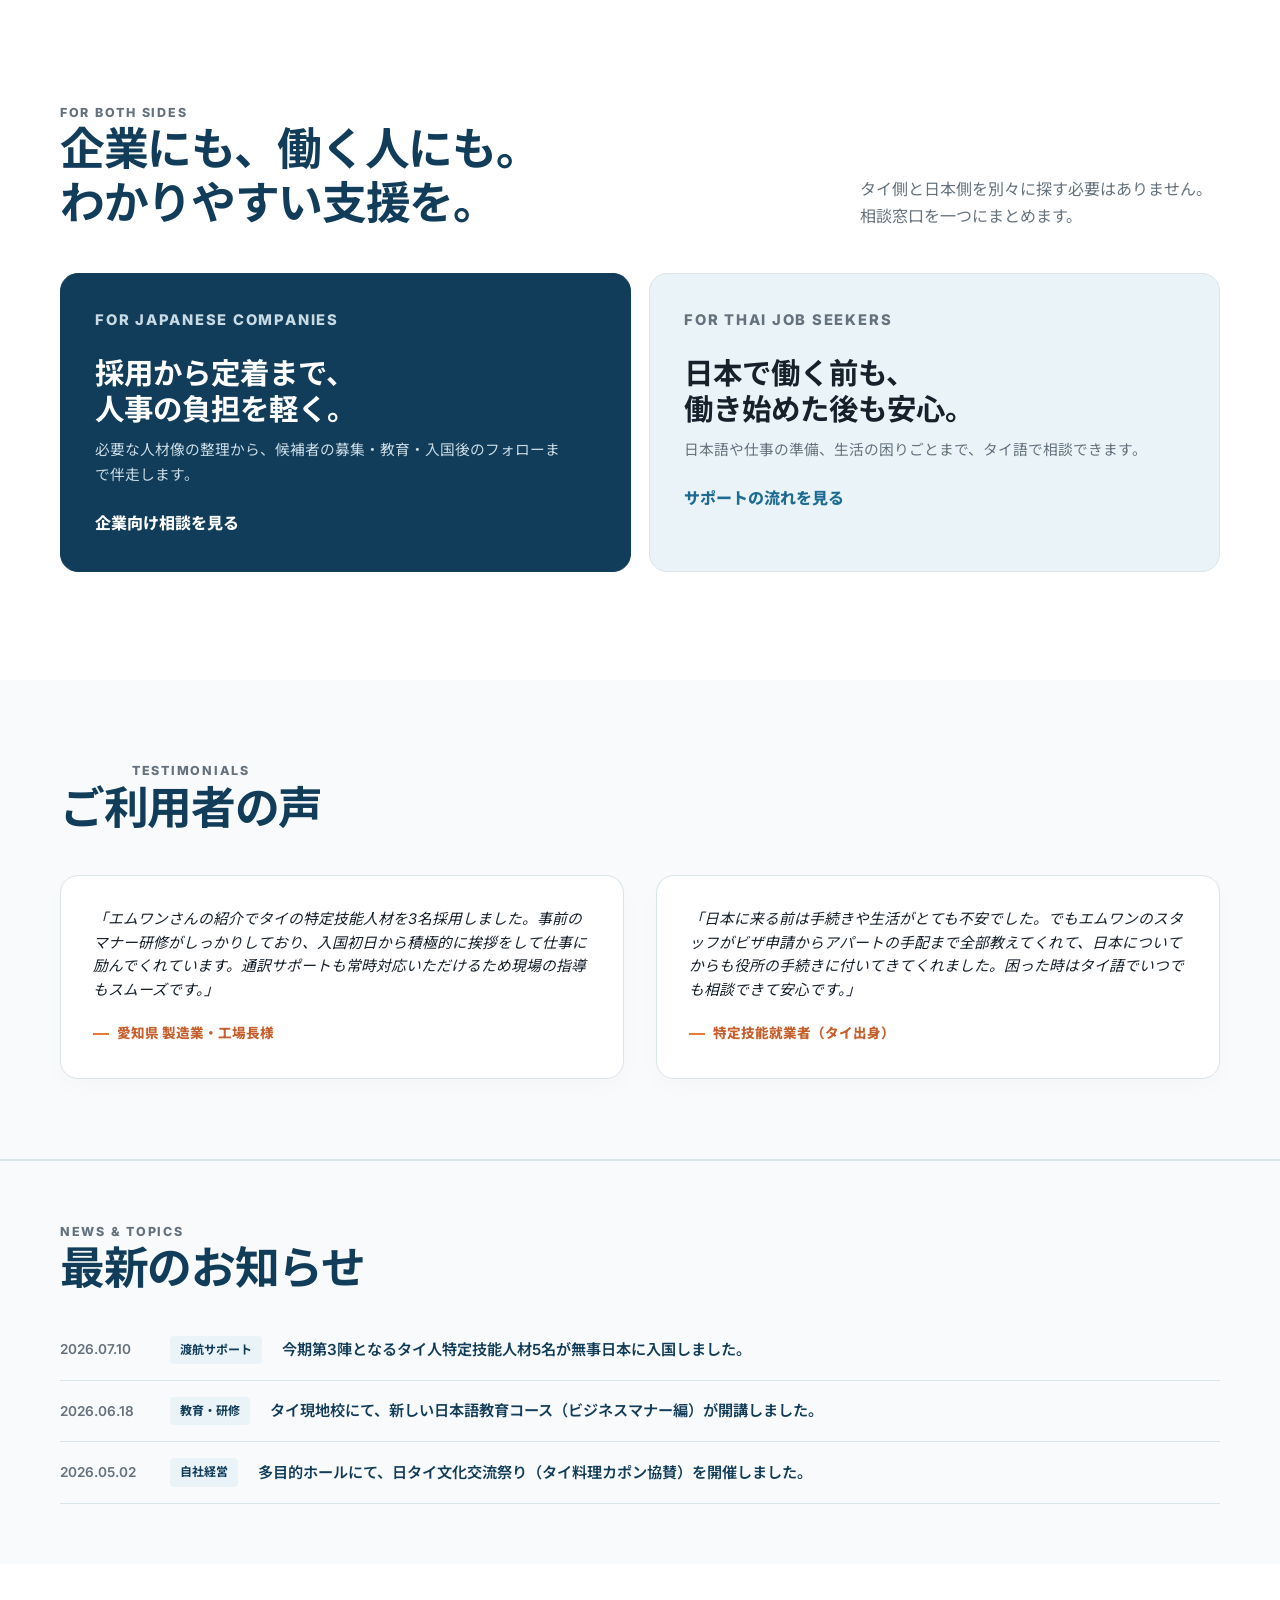
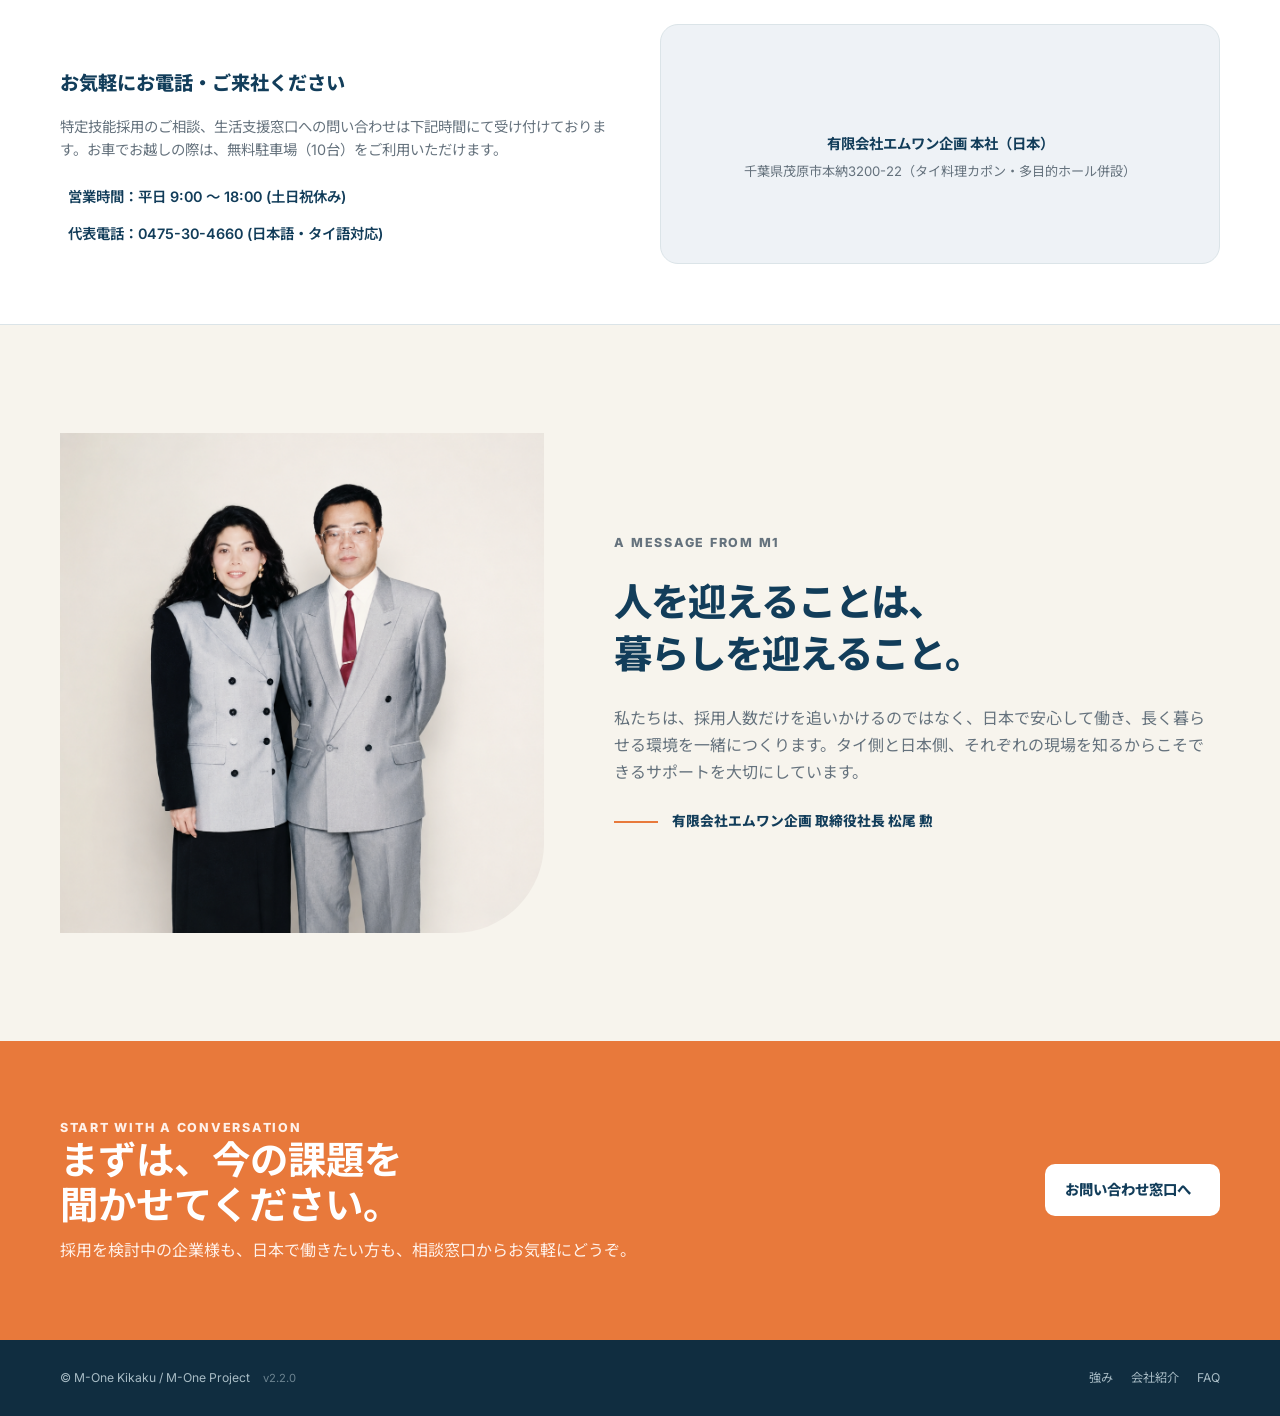
==== commit f89ee660: "Create contact.html with real forms, resolve query transition loops site-wide v2.2.0" ====
--- a/index.html
+++ b/index.html
@@ -1,4 +1,4 @@
-<!-- Version: v2.1.0 -->
+<!-- Version: v2.2.0 -->
 <!doctype html>
 <html lang="ja">
 <head>
@@ -26,18 +26,18 @@
 
   <header class="site-header" id="header">
     <div class="container header-inner">
-      <a class="brand" href="index.html" aria-current="page" aria-label="エムワン企画">
+      <a class="brand" href="contact.html" aria-current="page" aria-label="エムワン企画">
         <img src="images/m1-logo.png" alt="M1 logo">
         <span><small>M-ONE KIKAKU × M-ONE PROJECT <span class="brand-flags"><img src="https://flagcdn.com/jp.svg" alt="Japan"><img src="https://flagcdn.com/th.svg" alt="Thailand"></span></small><strong>日タイ人材サポート</strong></span>
       </a>
       <nav class="site-nav" id="site-nav" aria-label="Main navigation">
-        <a href="index.html" aria-current="page"><span data-lang-content="ja" class="is-active">ホーム</span><span data-lang-content="en">Home</span><span data-lang-content="th">หน้าแรก</span></a>
+        <a href="contact.html" aria-current="page"><span data-lang-content="ja" class="is-active">ホーム</span><span data-lang-content="en">Home</span><span data-lang-content="th">หน้าแรก</span></a>
         <a href="about.html"><span data-lang-content="ja" class="is-active">私たちの強み</span><span data-lang-content="en">Why M1</span><span data-lang-content="th">จุดแข็งของเรา</span></a>
         <a href="network.html"><span data-lang-content="ja" class="is-active">日タイの拠点</span><span data-lang-content="en">Our network</span><span data-lang-content="th">เครือข่ายของเรา</span></a>
         <a href="process.html"><span data-lang-content="ja" class="is-active">サポートの流れ</span><span data-lang-content="en">How it works</span><span data-lang-content="th">ขั้นตอน</span></a>
         <a href="faq.html">FAQ</a>
       </nav>
-      <a class="header-cta" href="index.html#contact"><span data-lang-content="ja" class="is-active">まずは相談する</span><span data-lang-content="en">Talk to us</span><span data-lang-content="th">ปรึกษาเรา</span><i class="ri-arrow-right-line"></i></a>
+      <a class="header-cta" href="contact.html"><span data-lang-content="ja" class="is-active">まずは相談する</span><span data-lang-content="en">Talk to us</span><span data-lang-content="th">ปรึกษาเรา</span><i class="ri-arrow-right-line"></i></a>
       <button class="menu-toggle" id="menu-toggle" type="button" aria-label="メニューを開く" aria-expanded="false"><i class="ri-menu-3-line"></i></button>
     </div>
   </header>
@@ -50,7 +50,7 @@
           <h1><span data-lang-content="ja" class="is-active">タイ人材の採用を、<em>タイ側と日本側</em>から一つに。</span><span data-lang-content="en">Connect Thai talent to Japan with <em>one trusted team.</em></span><span data-lang-content="th">เชื่อมบุคลากรไทยสู่ญี่ปุ่น ด้วย <em>ทีมเดียวที่ดูแลครบ</em></span></h1>
           <p><span data-lang-content="ja" class="is-active">募集・教育・渡航準備・入国後の生活支援まで。タイと日本の両拠点をつなぎ、企業と働く人の不安を減らします。</span><span data-lang-content="en">From recruitment and training to travel preparation and life in Japan, our two-country team supports both companies and people with one clear process.</span><span data-lang-content="th">ตั้งแต่การรับสมัคร การฝึกอบรม การเตรียมตัวเดินทาง ไปจนถึงการใช้ชีวิตในญี่ปุ่น ทีมงานทั้งไทยและญี่ปุ่นดูแลอย่างต่อเนื่อง</span></p>
           <div class="hero-actions">
-            <a class="button button-primary" href="index.html#contact"><span data-lang-content="ja" class="is-active">企業の方はこちら</span><span data-lang-content="en">For companies</span><span data-lang-content="th">สำหรับบริษัท</span><i class="ri-arrow-right-line"></i></a>
+            <a class="button button-primary" href="contact.html"><span data-lang-content="ja" class="is-active">企業の方はこちら</span><span data-lang-content="en">For companies</span><span data-lang-content="th">สำหรับบริษัท</span><i class="ri-arrow-right-line"></i></a>
             <a class="button button-secondary" href="index.html#support"><span data-lang-content="ja" class="is-active">日本で働きたい方へ</span><span data-lang-content="en">For job seekers</span><span data-lang-content="th">สำหรับผู้หางาน</span><i class="ri-arrow-down-line"></i></a>
           </div>
           <div class="hero-note"><i class="ri-checkbox-circle-fill"></i><span data-lang-content="ja" class="is-active">日本語・ไทย・English 対応</span><span data-lang-content="en">Support in Japanese, Thai and English</span><span data-lang-content="th">รองรับภาษาญี่ปุ่น ไทย และอังกฤษ</span></div>
@@ -130,7 +130,7 @@
       <div class="container">
         <div class="section-head"><div><p class="eyebrow">For both sides</p><h2><span data-lang-content="ja" class="is-active">企業にも、働く人にも。<br>わかりやすい支援を。</span><span data-lang-content="en">Clear support for both companies and people.</span><span data-lang-content="th">ดูแลทั้งบริษัทและผู้ที่ต้องการทำงานในญี่ปุ่น</span></h2></div><p><span data-lang-content="ja" class="is-active">タイ側と日本側を別々に探す必要はありません。相談窓口を一つにまとめます。</span><span data-lang-content="en">You do not need to coordinate separate teams in Thailand and Japan.</span><span data-lang-content="th">ไม่ต้องประสานงานหลายทีมในไทยและญี่ปุ่น เรารวมเป็นช่องทางเดียว</span></p></div>
         <div class="audience-grid">
-          <article class="audience-card"><i class="ri-building-4-line"></i><p class="audience-meta">For Japanese companies</p><h3><span data-lang-content="ja" class="is-active">採用から定着まで、<br>人事の負担を軽く。</span><span data-lang-content="en">A practical hiring partner from recruitment to retention.</span><span data-lang-content="th">ลดภาระฝ่ายบุคคล ตั้งแต่รับสมัครจนถึงการทำงานระยะยาว</span></h3><p><span data-lang-content="ja" class="is-active">必要な人材像の整理から、候補者の募集・教育・入国後のフォローまで伴走します。</span><span data-lang-content="en">We help clarify your needs, recruit and prepare candidates, and stay involved after arrival.</span><span data-lang-content="th">ช่วยจัดทำความต้องการ รับสมัคร ฝึกอบรม และดูแลต่อเนื่องหลังเข้าประเทศ</span></p><a class="text-link" href="index.html#contact"><span data-lang-content="ja" class="is-active">企業向け相談を見る</span><span data-lang-content="en">Company support</span><span data-lang-content="th">ดูบริการสำหรับบริษัท</span><i class="ri-arrow-right-line"></i></a></article>
+          <article class="audience-card"><i class="ri-building-4-line"></i><p class="audience-meta">For Japanese companies</p><h3><span data-lang-content="ja" class="is-active">採用から定着まで、<br>人事の負担を軽く。</span><span data-lang-content="en">A practical hiring partner from recruitment to retention.</span><span data-lang-content="th">ลดภาระฝ่ายบุคคล ตั้งแต่รับสมัครจนถึงการทำงานระยะยาว</span></h3><p><span data-lang-content="ja" class="is-active">必要な人材像の整理から、候補者の募集・教育・入国後のフォローまで伴走します。</span><span data-lang-content="en">We help clarify your needs, recruit and prepare candidates, and stay involved after arrival.</span><span data-lang-content="th">ช่วยจัดทำความต้องการ รับสมัคร ฝึกอบรม และดูแลต่อเนื่องหลังเข้าประเทศ</span></p><a class="text-link" href="contact.html"><span data-lang-content="ja" class="is-active">企業向け相談を見る</span><span data-lang-content="en">Company support</span><span data-lang-content="th">ดูบริการสำหรับบริษัท</span><i class="ri-arrow-right-line"></i></a></article>
           <article class="audience-card"><i class="ri-user-heart-line"></i><p class="audience-meta">For Thai job seekers</p><h3><span data-lang-content="ja" class="is-active">日本で働く前も、<br>働き始めた後も安心。</span><span data-lang-content="en">Support before and after your journey to Japan.</span><span data-lang-content="th">อุ่นใจก่อนเดินทางและหลังเริ่มงานในญี่ปุ่น</span></h3><p><span data-lang-content="ja" class="is-active">日本語や仕事の準備、生活の困りごとまで、タイ語で相談できます。</span><span data-lang-content="en">Get guidance in Thai for language, work preparation and everyday life.</span><span data-lang-content="th">ปรึกษาภาษาไทยได้ทั้งเรื่องภาษา การเตรียมงาน และชีวิตประจำวัน</span></p><a class="text-link" href="process.html"><span data-lang-content="ja" class="is-active">サポートの流れを見る</span><span data-lang-content="en">See the process</span><span data-lang-content="th">ดูขั้นตอนการดูแล</span><i class="ri-arrow-right-line"></i></a></article>
         </div>
       </div>
@@ -291,13 +291,13 @@
       </div>
     </section>
   <section class="contact" id="contact">
-      <div class="container contact-inner"><div><p class="eyebrow" style="color:#fff1e9">Start with a conversation</p><h2><span data-lang-content="ja" class="is-active">まずは、今の課題を<br>聞かせてください。</span><span data-lang-content="en">Tell us what you need first.</span><span data-lang-content="th">เล่าความต้องการของคุณให้เราฟังก่อน</span></h2><p><span data-lang-content="ja" class="is-active">採用を検討中の企業様も、日本で働きたい方も、相談窓口からお気軽にどうぞ。</span><span data-lang-content="en">Companies considering hiring and people seeking work in Japan are welcome to start with a conversation.</span><span data-lang-content="th">ทั้งบริษัทที่กำลังพิจารณารับสมัครและผู้ที่ต้องการทำงานในญี่ปุ่น สามารถเริ่มต้นปรึกษาได้</span></p></div><a class="button" href="index.html" aria-current="page"><span data-lang-content="ja" class="is-active">お問い合わせ窓口へ</span><span data-lang-content="en">Contact desk</span><span data-lang-content="th">ติดต่อเรา</span><i class="ri-arrow-up-right-line"></i></a></div>
+      <div class="container contact-inner"><div><p class="eyebrow" style="color:#fff1e9">Start with a conversation</p><h2><span data-lang-content="ja" class="is-active">まずは、今の課題を<br>聞かせてください。</span><span data-lang-content="en">Tell us what you need first.</span><span data-lang-content="th">เล่าความต้องการของคุณให้เราฟังก่อน</span></h2><p><span data-lang-content="ja" class="is-active">採用を検討中の企業様も、日本で働きたい方も、相談窓口からお気軽にどうぞ。</span><span data-lang-content="en">Companies considering hiring and people seeking work in Japan are welcome to start with a conversation.</span><span data-lang-content="th">ทั้งบริษัทที่กำลังพิจารณารับสมัครและผู้ที่ต้องการทำงานในญี่ปุ่น สามารถเริ่มต้นปรึกษาได้</span></p></div><a class="button" href="contact.html" aria-current="page"><span data-lang-content="ja" class="is-active">お問い合わせ窓口へ</span><span data-lang-content="en">Contact desk</span><span data-lang-content="th">ติดต่อเรา</span><i class="ri-arrow-up-right-line"></i></a></div>
     </section>
   </main>
 
   <footer class="site-footer">
     <div class="container footer-inner">
-      <p>© M-One Kikaku / M-One Project <span id="staff-version-display" style="opacity: 0.6; margin-left: 10px; font-size: 0.7rem;">v2.1.0</span></p>
+      <p>© M-One Kikaku / M-One Project <span id="staff-version-display" style="opacity: 0.6; margin-left: 10px; font-size: 0.7rem;">v2.2.0</span></p>
       <div class="footer-links">
         <a href="about.html"><span data-lang-content="ja" class="is-active">強み</span><span data-lang-content="en">About</span><span data-lang-content="th">จุดแข็ง</span></a>
         <a href="company.html"><span data-lang-content="ja" class="is-active">会社紹介</span><span data-lang-content="en">Profile</span><span data-lang-content="th">ข้อมูลบริษัท</span></a>
--- a/style.css
+++ b/style.css
@@ -304,9 +304,28 @@
 .business-features { margin: 0; padding: 0 0 0 20px; color: #4b5563; font-size: 0.85rem; display: grid; gap: 8px; }
 
 @media (max-width: 880px) {
-  .stats-grid, .staff-grid, .business-grid, .checklist-grid, .testimonial-grid, .emergency-grid { grid-template-columns: 1fr; gap: 24px; }
+  .stats-grid, .staff-grid, .business-grid, .checklist-grid, .testimonial-grid, .emergency-grid, .contact-grid { grid-template-columns: 1fr; gap: 24px; }
   .news-item { flex-direction: column; align-items: flex-start; gap: 8px; }
+  .form-box { padding: 24px; }
 }
+
+/* Contact Form Styles */
+.contact-grid { display: grid; grid-template-columns: 1fr 1fr; gap: 40px; margin-top: 48px; }
+.form-box { background: var(--white); border: 1px solid var(--line); border-radius: var(--radius); padding: 40px; box-shadow: 0 8px 24px rgba(22, 51, 67, 0.02); }
+.form-box h3 { margin: 0 0 20px; font-size: 1.25rem; font-weight: 800; color: var(--navy); display: flex; align-items: center; gap: 10px; border-bottom: 2px solid var(--sky); padding-bottom: 12px; }
+.form-box h3 i { color: var(--orange-dark); }
+.form-group { margin-bottom: 20px; }
+.form-group label { display: block; font-size: 0.85rem; font-weight: 700; color: var(--navy); margin-bottom: 8px; }
+.form-control { width: 100%; padding: 12px 16px; font-size: 0.9rem; border: 1px solid var(--line); border-radius: 8px; background: #f8fafb; color: var(--navy); transition: all 0.2s ease; outline: none; }
+.form-control:focus { background: var(--white); border-color: var(--orange); box-shadow: 0 0 8px rgba(255, 122, 0, 0.2); }
+textarea.form-control { resize: vertical; min-height: 120px; }
+.form-submit-btn { width: 100%; padding: 14px; font-weight: 800; border-radius: 8px; border: none; background: var(--orange-dark); color: var(--white); cursor: pointer; transition: all 0.2s ease; display: inline-flex; align-items: center; justify-content: center; gap: 8px; font-size: 0.95rem; }
+.form-submit-btn:hover { background: var(--orange); transform: translateY(-2px); box-shadow: 0 4px 12px rgba(255, 122, 0, 0.25); }
+
+/* Success Toast */
+.toast { position: fixed; bottom: 32px; right: 32px; background: var(--navy); color: var(--white); padding: 16px 24px; border-radius: var(--radius); box-shadow: 0 12px 32px rgba(0,0,0,0.15); display: flex; align-items: center; gap: 12px; z-index: 100; transform: translateY(100px); opacity: 0; transition: all 0.3s cubic-bezier(0.175, 0.885, 0.32, 1.275); pointer-events: none; }
+.toast.show { transform: translateY(0); opacity: 1; }
+.toast i { color: var(--green); font-size: 1.3rem; }
 
 /* Additional Custom Layout Styles */
 .partner-logos { display: flex; gap: 20px; flex-wrap: wrap; justify-content: center; align-items: center; margin-top: 32px; }
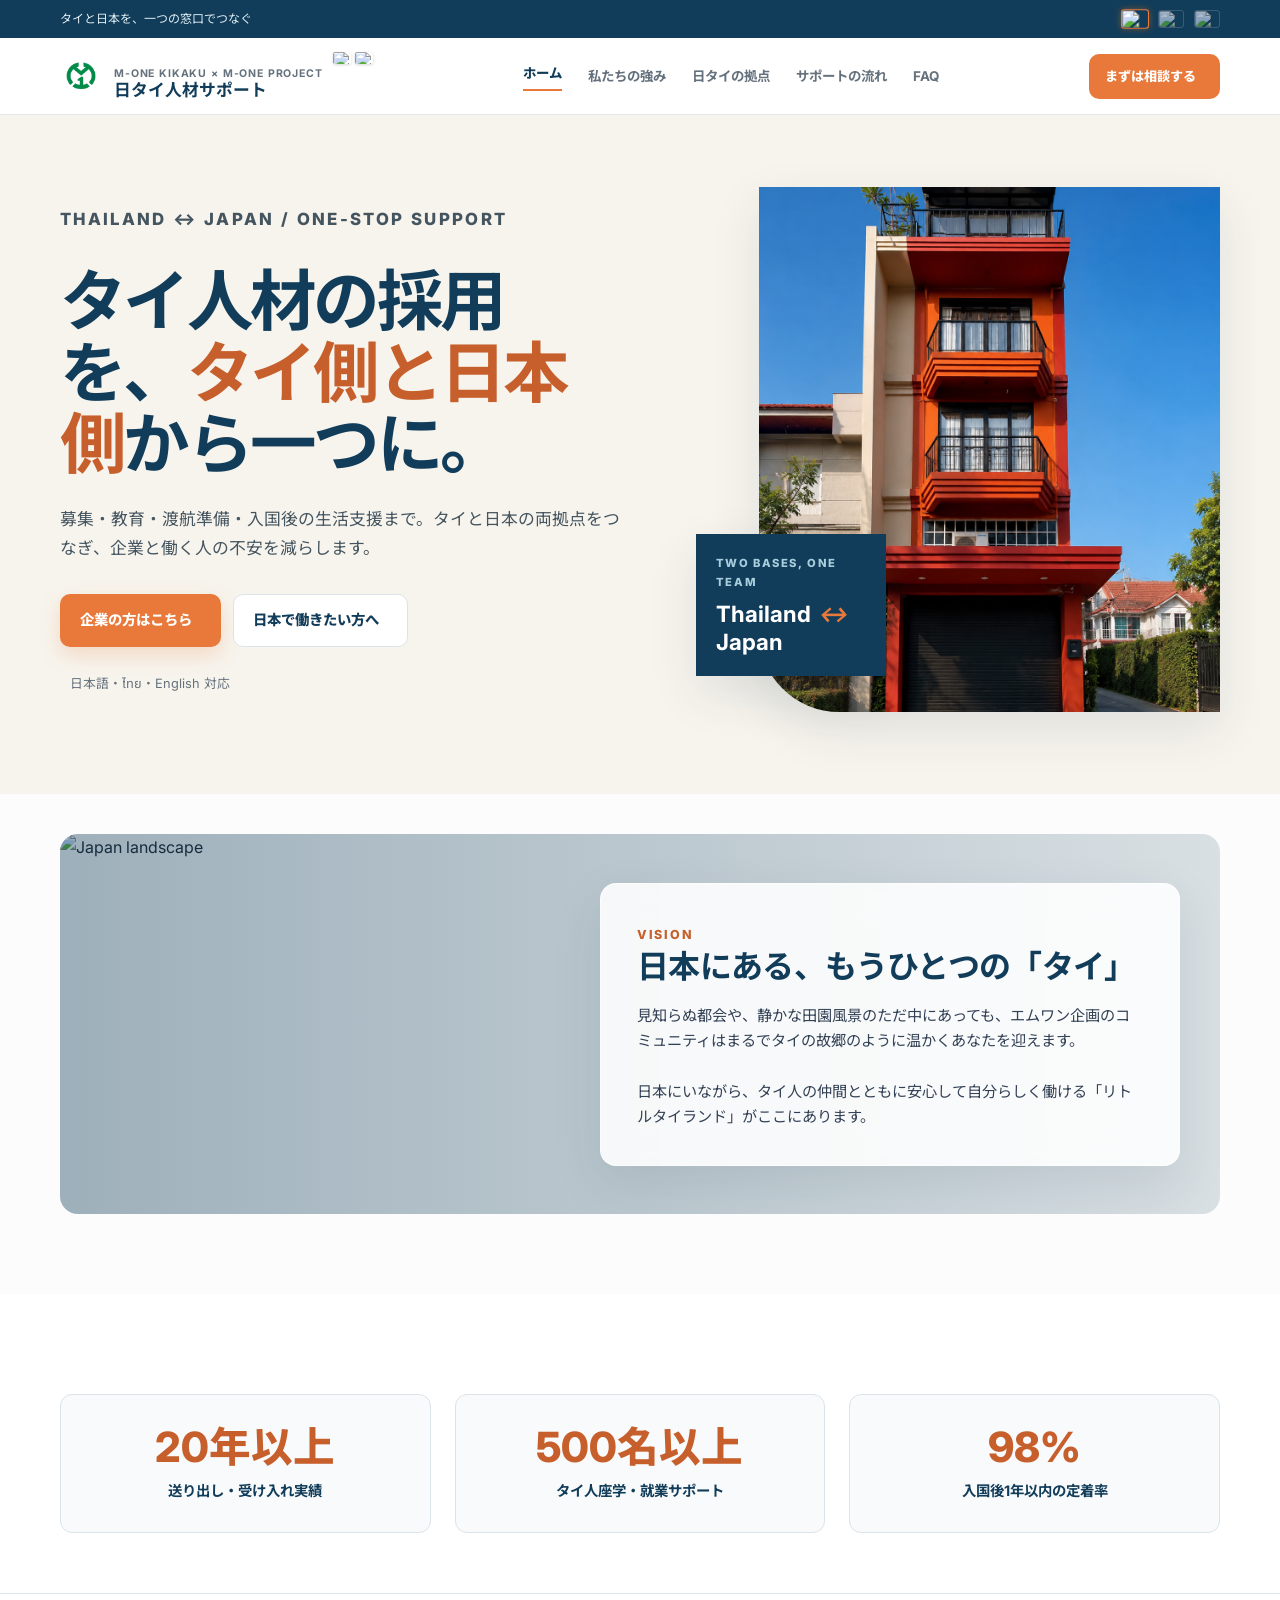
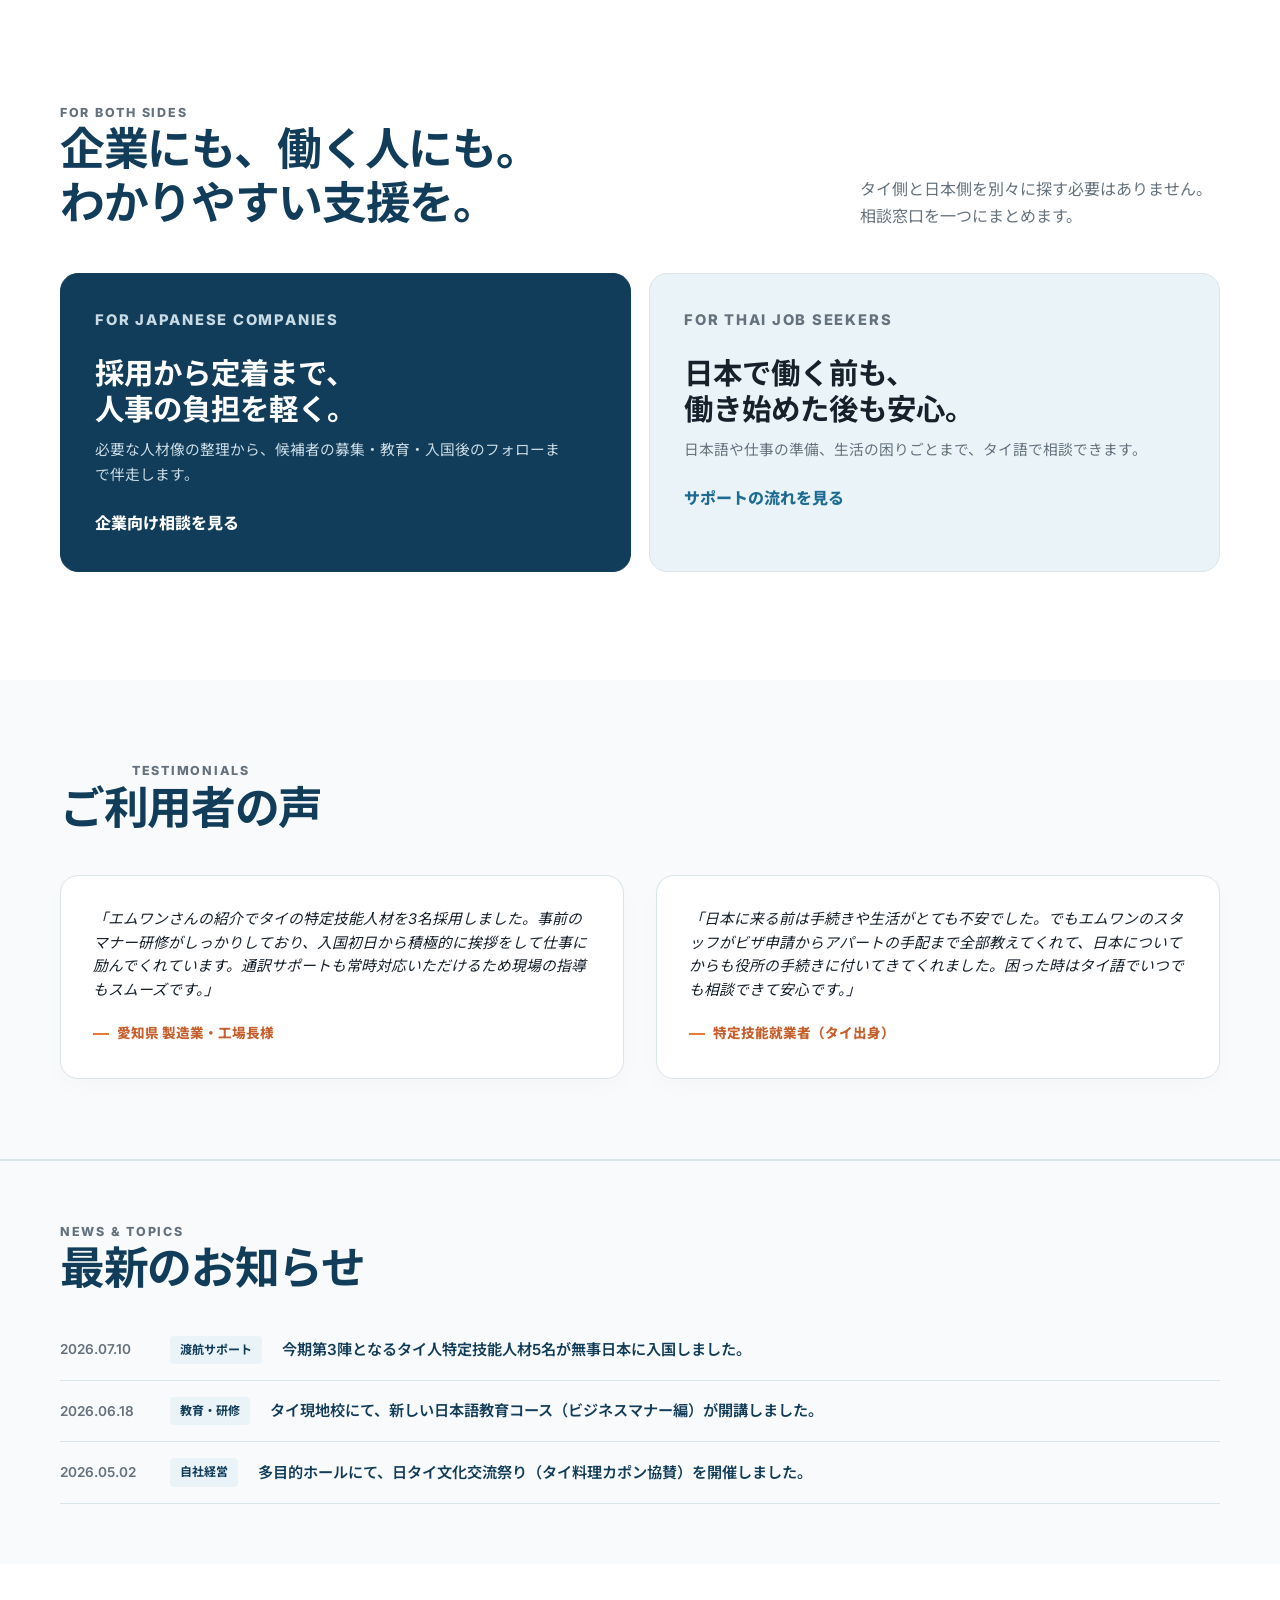
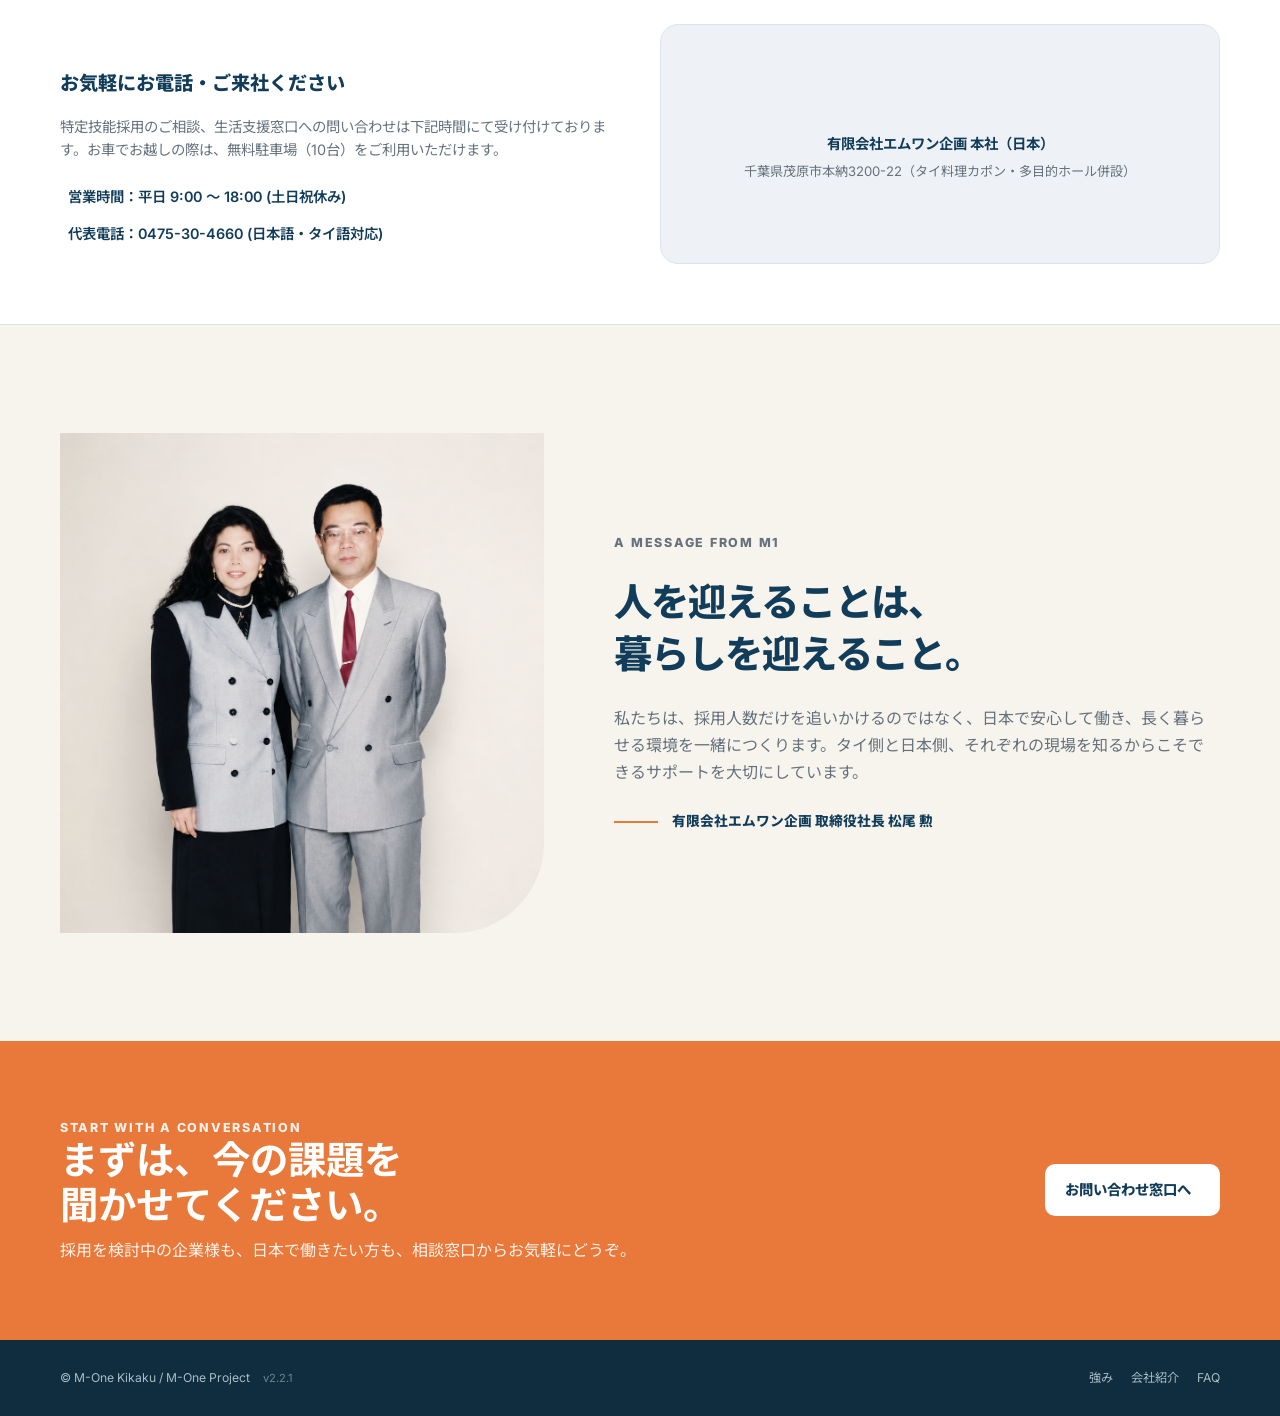
==== commit 6ab8d406: "Introduce stylesheet version parameter for cache-busting, clean up button sub-classes and bump to v2" ====
--- a/index.html
+++ b/index.html
@@ -1,4 +1,4 @@
-<!-- Version: v2.2.0 -->
+<!-- Version: v2.2.1 -->
 <!doctype html>
 <html lang="ja">
 <head>
@@ -10,7 +10,7 @@
   <link rel="preconnect" href="https://fonts.gstatic.com" crossorigin>
   <link href="https://fonts.googleapis.com/css2?family=Inter:wght@400;500;600;700;800&family=Noto+Sans+JP:wght@400;500;700;800&family=Noto+Sans+Thai:wght@400;500;700&display=swap" rel="stylesheet">
   <link rel="stylesheet" href="https://cdn.jsdelivr.net/npm/remixicon@4.6.0/fonts/remixicon.css">
-  <link rel="stylesheet" href="style.css">
+  <link rel="stylesheet" href="style.css?v=2.2.1">
 </head>
 <body>
   <div class="topline">
@@ -297,7 +297,7 @@
 
   <footer class="site-footer">
     <div class="container footer-inner">
-      <p>© M-One Kikaku / M-One Project <span id="staff-version-display" style="opacity: 0.6; margin-left: 10px; font-size: 0.7rem;">v2.2.0</span></p>
+      <p>© M-One Kikaku / M-One Project <span id="staff-version-display" style="opacity: 0.6; margin-left: 10px; font-size: 0.7rem;">v2.2.1</span></p>
       <div class="footer-links">
         <a href="about.html"><span data-lang-content="ja" class="is-active">強み</span><span data-lang-content="en">About</span><span data-lang-content="th">จุดแข็ง</span></a>
         <a href="company.html"><span data-lang-content="ja" class="is-active">会社紹介</span><span data-lang-content="en">Profile</span><span data-lang-content="th">ข้อมูลบริษัท</span></a>
--- a/style.css
+++ b/style.css
@@ -319,8 +319,12 @@
 .form-control { width: 100%; padding: 12px 16px; font-size: 0.9rem; border: 1px solid var(--line); border-radius: 8px; background: #f8fafb; color: var(--navy); transition: all 0.2s ease; outline: none; }
 .form-control:focus { background: var(--white); border-color: var(--orange); box-shadow: 0 0 8px rgba(255, 122, 0, 0.2); }
 textarea.form-control { resize: vertical; min-height: 120px; }
-.form-submit-btn { width: 100%; padding: 14px; font-weight: 800; border-radius: 8px; border: none; background: var(--orange-dark); color: var(--white); cursor: pointer; transition: all 0.2s ease; display: inline-flex; align-items: center; justify-content: center; gap: 8px; font-size: 0.95rem; }
-.form-submit-btn:hover { background: var(--orange); transform: translateY(-2px); box-shadow: 0 4px 12px rgba(255, 122, 0, 0.25); }
+.form-submit-btn { width: 100%; padding: 14px; font-weight: 800; border-radius: 8px; border: none; color: var(--white); cursor: pointer; transition: all 0.2s ease; display: inline-flex; align-items: center; justify-content: center; gap: 8px; font-size: 0.95rem; }
+.form-submit-btn:hover { transform: translateY(-2px); }
+.form-submit-btn.btn-b2b { background: var(--blue); }
+.form-submit-btn.btn-b2b:hover { background: var(--navy); box-shadow: 0 6px 16px rgba(29, 107, 146, 0.25); }
+.form-submit-btn.btn-b2c { background: var(--orange-dark); }
+.form-submit-btn.btn-b2c:hover { background: var(--orange); box-shadow: 0 6px 16px rgba(198, 95, 43, 0.25); }
 
 /* Success Toast */
 .toast { position: fixed; bottom: 32px; right: 32px; background: var(--navy); color: var(--white); padding: 16px 24px; border-radius: var(--radius); box-shadow: 0 12px 32px rgba(0,0,0,0.15); display: flex; align-items: center; gap: 12px; z-index: 100; transform: translateY(100px); opacity: 0; transition: all 0.3s cubic-bezier(0.175, 0.885, 0.32, 1.275); pointer-events: none; }
